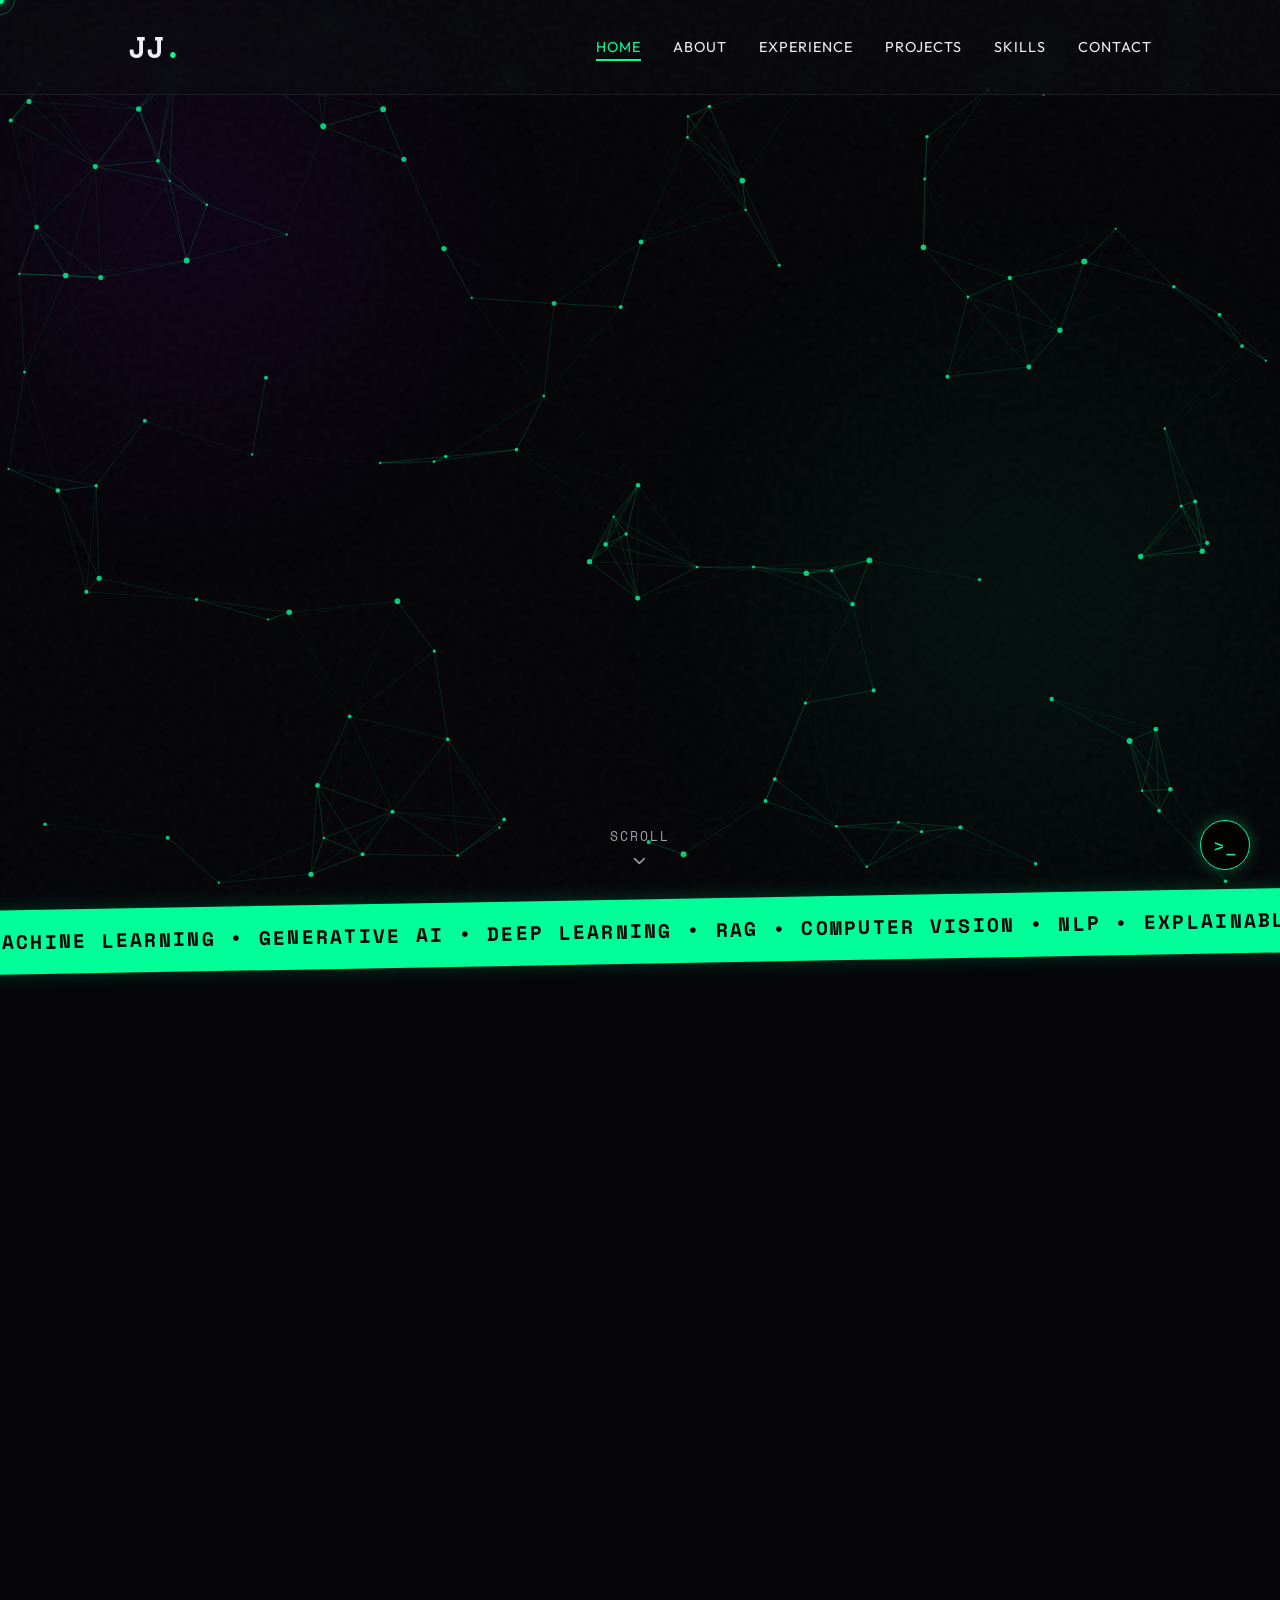
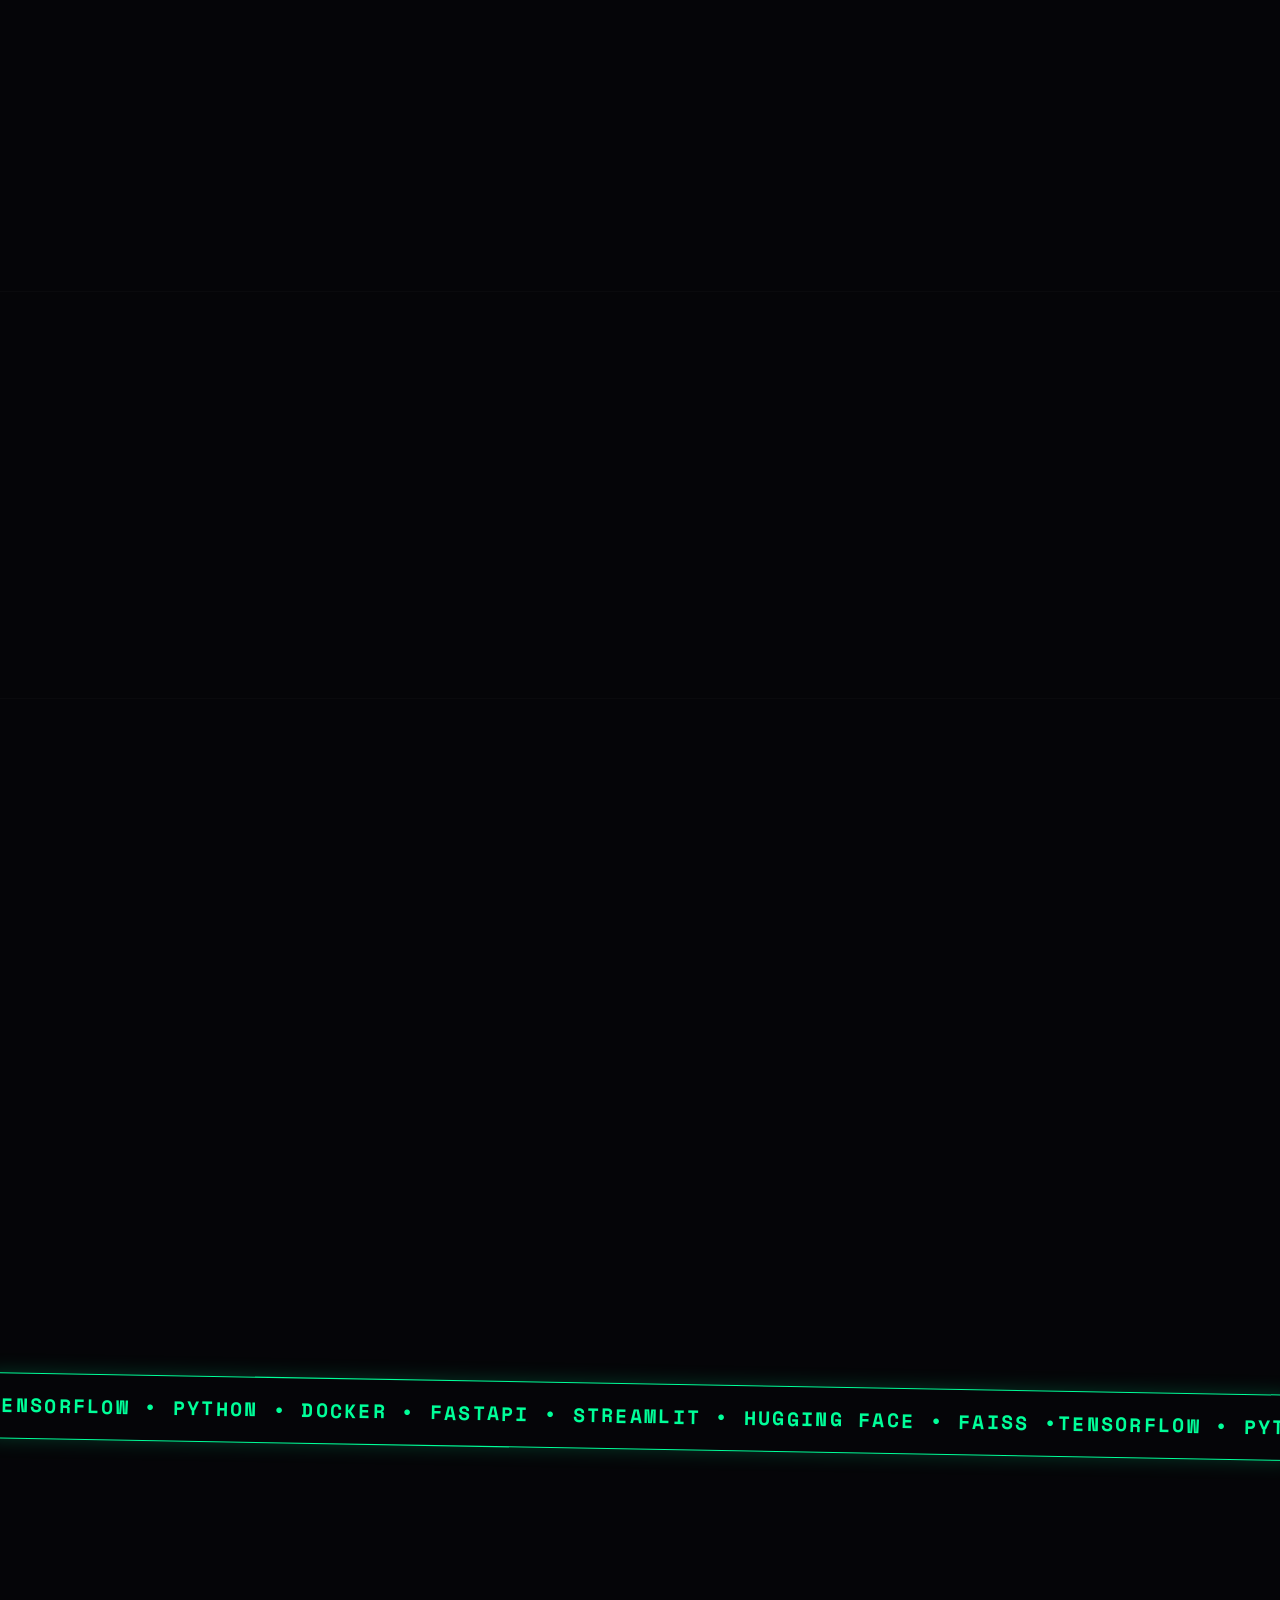
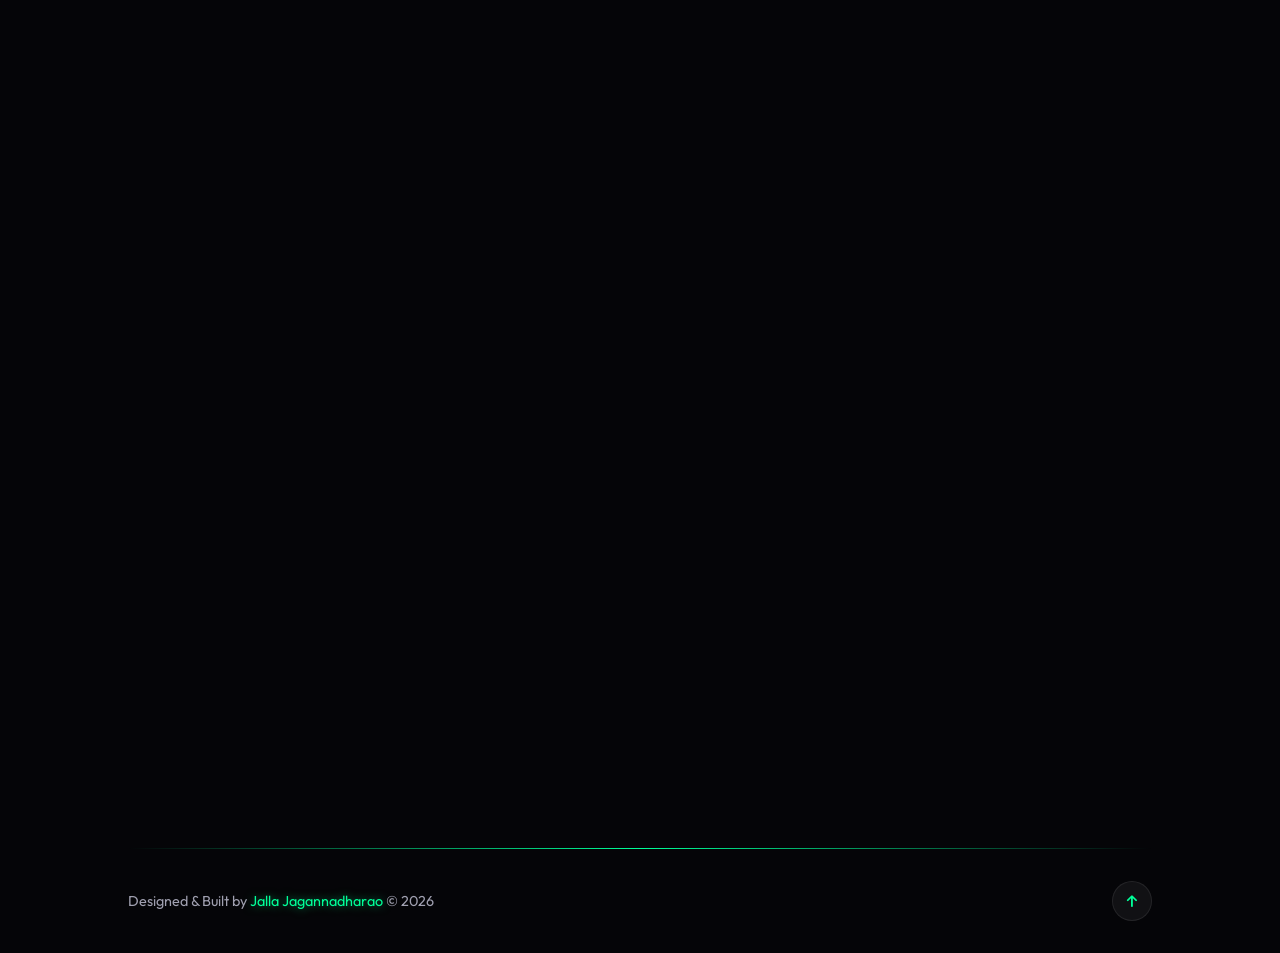
==== index.html @ 06ca3972 "Content: Removed Java, updated CGPA, added live demo buttons to portfolio and resume" ====
<!DOCTYPE html>
<html lang="en" class="dark-theme">
<head>
    <meta charset="UTF-8">
    <meta name="viewport" content="width=device-width, initial-scale=1.0">
    <meta name="description" content="Jalla Jagannadharao - AI & ML Engineer specializing in Generative AI, Computer Vision, and Deep Learning.">
    <meta name="keywords" content="AI, Machine Learning, Python, Generative AI, RAG, Computer Vision, Jalla Jagannadharao">
    
    <!-- Open Graph / Social -->
    <meta property="og:type" content="website">
    <meta property="og:url" content="https://jagannadharao8.github.io/">
    <meta property="og:title" content="Jalla Jagannadharao | AI & ML Engineer">
    <meta property="og:description" content="AI & ML Engineer specializing in Generative AI, Computer Vision, and Deep Learning.">
    <!-- Twitter -->
    <meta property="twitter:card" content="summary_large_image">
    <meta property="twitter:url" content="https://jagannadharao8.github.io/">
    <meta property="twitter:title" content="Jalla Jagannadharao | AI & ML Engineer">
    <meta property="twitter:description" content="AI & ML Engineer specializing in Generative AI, Computer Vision, and Deep Learning.">
    <meta property="og:image" content="https://jagannadharao8.github.io/og-image.jpg">
    <meta property="twitter:image" content="https://jagannadharao8.github.io/og-image.jpg">
    
    <title>Jalla Jagannadharao | AI & ML Engineer</title>
    <link rel="icon" href="data:image/svg+xml,<svg xmlns=%22http://www.w3.org/2000/svg%22 viewBox=%220 0 100 100%22><text y=%22.9em%22 font-size=%2290%22>🧠</text></svg>">
    
    <!-- Fonts -->
    <link rel="preconnect" href="https://fonts.googleapis.com">
    <link rel="preconnect" href="https://fonts.gstatic.com" crossorigin>
    <link href="https://fonts.googleapis.com/css2?family=Outfit:wght@300;400;600;800&family=Space+Mono:ital,wght@0,400;0,700;1,400&display=swap" rel="stylesheet">
    
    <!-- FontAwesome for Icons -->
    <link rel="stylesheet" href="https://cdnjs.cloudflare.com/ajax/libs/font-awesome/6.4.0/css/all.min.css">
    
    <!-- Styles -->
    <link rel="stylesheet" href="css/styles.css">
</head>
<body>

    <!-- Cinematic Preloader -->
    <div id="preloader" class="preloader">
        <div class="loader-content">
            <i class="fa-solid fa-network-wired glowing-brain"></i>
            <h2 class="neon-text">Initializing Portfolio...</h2>
            <div class="progress-bar-container">
                <div class="progress-bar" id="loader-progress"></div>
            </div>
        </div>
    </div>

    <!-- Custom Cursor -->
    <div class="custom-cursor" id="custom-cursor"></div>
    <div class="cursor-trail" id="cursor-trail"></div>

    <!-- Scroll Progress Bar -->
    <div class="scroll-progress" id="scroll-progress"></div>

    <!-- Film Grain Overlay -->
    <div class="film-grain"></div>

    <!-- Background Animated Gradient Mesh -->
    <div class="gradient-mesh">
        <div class="blob blob-1"></div>
        <div class="blob blob-2"></div>
    </div>

    <!-- Navigation Bar -->
    <nav class="glass-nav" id="navbar">
        <div class="nav-container">
            <a href="#home" class="logo">JJ<span class="neon-dot">.</span></a>
            <div class="hamburger" id="hamburger">
                <span></span><span></span><span></span>
            </div>
            <ul class="nav-links" id="nav-links">
                <li><a href="#home" class="nav-link active">Home</a></li>
                <li><a href="#about" class="nav-link">About</a></li>
                <li><a href="#experience" class="nav-link">Experience</a></li>
                <li><a href="#projects" class="nav-link">Projects</a></li>
                <li><a href="#skills" class="nav-link">Skills</a></li>
                <li><a href="#contact" class="nav-link">Contact</a></li>
            </ul>
        </div>
    </nav>

    <!-- Hero Section -->
    <section id="home" class="hero-section">
        <!-- 3D Particle Canvas -->
        <canvas id="particle-canvas"></canvas>
        
        <!-- Spotlight -->
        <div class="spotlight" id="spotlight"></div>

        <div class="hero-content reveal-on-scroll">
            <p class="greeting">Hello, I am</p>
            <h1 class="animated-gradient-text main-title">Jalla Jagannadharao</h1>
            
            <div class="terminal-container">
                <span class="prompt">>_ </span>
                <span id="typewriter-text" class="typewriter"></span><span class="cursor">|</span>
            </div>
            
            <div class="hero-cta">
                <a href="#projects" class="btn btn-primary magnetic-btn ripple">View My Work</a>
                <a href="https://github.com/jagannadharao8" target="_blank" class="btn btn-outline magnetic-btn ripple"><i class="fa-brands fa-github"></i> GitHub</a>
                <a href="resume.html" target="_blank" class="btn btn-outline magnetic-btn ripple"><i class="fa-solid fa-download"></i> Resume</a>
            </div>
        </div>
        
        <a href="#about" class="scroll-indicator">
            <span>Scroll</span>
            <i class="fa-solid fa-chevron-down"></i>
        </a>
    </section>

    <!-- Marquee Text Band 1 -->
    <div class="marquee-container">
        <div class="marquee-content">
            <span>MACHINE LEARNING • GENERATIVE AI • DEEP LEARNING • RAG • COMPUTER VISION • NLP • EXPLAINABLE AI • </span>
            <span>MACHINE LEARNING • GENERATIVE AI • DEEP LEARNING • RAG • COMPUTER VISION • NLP • EXPLAINABLE AI • </span>
        </div>
    </div>

    <!-- About Section (Bento Grid) -->
    <section id="about" class="about-section padding-section">
        <h2 class="section-title reveal-on-scroll">About <span class="neon-text">Me</span></h2>
        
        <div class="bento-container reveal-on-scroll">
            <div class="bento-item bento-bio glass-card">
                <h3>Bio</h3>
                <p>I am a passionate <span class="neon-highlight">AI & ML Engineer</span> based in Visakhapatnam, India. My core focus lies in architecting end-to-end Machine Learning pipelines, integrating <span class="neon-highlight">Retrieval-Augmented Generation (RAG)</span>, and developing intelligent systems powered by state-of-the-art Generative AI. I believe in writing scalable code and solving real-world problems through data.</p>
            </div>
            <div class="bento-item bento-profile glass-card tilt-card">
                <div class="profile-img-container">
                    <img src="https://avatars.githubusercontent.com/u/164717947?v=4" alt="Jalla Jagannadharao" class="profile-img" loading="lazy">
                    <div class="neon-ring"></div>
                </div>
            </div>
            <div class="bento-item bento-edu glass-card">
                <i class="fa-solid fa-graduation-cap bento-icon"></i>
                <h4>Education</h4>
                <p>B.Tech Computer Science (AI & ML)<br>@ Raghu Engineering College</p>
            </div>
            <div class="bento-item bento-loc glass-card">
                <i class="fa-solid fa-location-dot bento-icon"></i>
                <h4>Location</h4>
                <p>Visakhapatnam, India</p>
            </div>
            <div class="bento-item bento-focus glass-card">
                <i class="fa-solid fa-microscope bento-icon"></i>
                <h4>Focus</h4>
                <p>Multimodal AI & Scalable Deployments</p>
            </div>
        </div>

        <!-- Animated Stats -->
        <div class="stats-container reveal-on-scroll">
            <div class="stat-box">
                <h3 class="counter" data-target="3">0</h3><span>+</span>
                <p>Projects Built</p>
            </div>
            <div class="stat-box">
                <h3 class="counter" data-target="3">0</h3>
                <p>Industry Internships</p>
            </div>
            <div class="stat-box">
                <h3 class="counter" data-target="87">0</h3><span>%</span>
                <p>Model Accuracy</p>
            </div>
            <div class="stat-box">
                <h3 class="counter" data-target="4">0</h3>
                <p>Certifications</p>
            </div>
        </div>
    </section>

    <!-- Cinematic Title -->
    <div class="cinematic-title-container parallax-bg">
        <h2 class="cinematic-title reveal-on-scroll">EXPERIENCE</h2>
    </div>

    <!-- Experience Section (Timeline) -->
    <section id="experience" class="experience-section padding-section">
        <div class="timeline">
            <!-- Experience 1 -->
            <div class="timeline-item left reveal-on-scroll">
                <div class="timeline-dot"></div>
                <div class="timeline-content glass-card">
                    <h3>AI-ML Virtual Internship</h3>
                    <h4>Edunet Foundation (AICTE & IBM SkillsBuild) <span style="font-size: 0.8rem; opacity: 0.7; display: block;">Jun 2025 – Jul 2025</span></h4>
                    <p>Engineered end-to-end predictive models using Python, Scikit-learn, and IBM Watson. Delivered a high-performance classification model achieving 87%+ predictive accuracy by optimizing architecture and hyperparameters.</p>
                    <div class="tech-badges">
                        <span>Python</span><span>Scikit-learn</span><span>IBM Watson</span>
                    </div>
                </div>
            </div>
            
            <!-- Experience 2 -->
            <div class="timeline-item right reveal-on-scroll">
                <div class="timeline-dot"></div>
                <div class="timeline-content glass-card">
                    <h3>Machine Learning Internship</h3>
                    <h4>Talent Lad <span style="font-size: 0.8rem; opacity: 0.7; display: block;">Feb 2025 – May 2025</span></h4>
                    <p>Architected robust predictive models using Scikit-Learn, Pandas, and NumPy. Boosted model reliability by executing rigorous cross-validation and hyperparameter tuning, yielding significant improvements in AUC and F1-score metrics.</p>
                    <div class="tech-badges">
                        <span>Machine Learning</span><span>Hyperparameter Tuning</span>
                    </div>
                </div>
            </div>
            
            <!-- Experience 3 -->
            <div class="timeline-item left reveal-on-scroll">
                <div class="timeline-dot"></div>
                <div class="timeline-content glass-card">
                    <h3>AI-ML Virtual Internship</h3>
                    <h4>Google Developers (Eduskills) <span style="font-size: 0.8rem; opacity: 0.7; display: block;">Apr 2024 – Jun 2024</span></h4>
                    <p>Designed and optimized advanced deep learning neural networks using TensorFlow. Achieved a 15% improvement in baseline accuracy by systematically tuning model architectures and optimizing loss functions.</p>
                    <div class="tech-badges">
                        <span>TensorFlow</span><span>Deep Learning</span>
                    </div>
                </div>
            </div>
        </div>
    </section>

    <!-- Cinematic Title -->
    <div class="cinematic-title-container parallax-bg">
        <h2 class="cinematic-title reveal-on-scroll">PROJECTS</h2>
    </div>

    <!-- Projects Section -->
    <section id="projects" class="projects-section padding-section">
        <div class="projects-grid">
            <!-- Project 1 -->
            <div class="project-card glass-card tilt-card reveal-on-scroll">
                <div class="card-gradient-border"></div>
                <h3>Multimodal Fake News Detection System with RAG & XAI</h3>
                <p>Architected a Hybrid Cloud AI system utilizing local NLP (RoBERTa, TextBlob) and Cloud APIs (Gemini, Groq) with a RAG pipeline for live fact-checking. Integrated Explainable AI (XGBoost) and deployed the backend via FastAPI and Docker on Hugging Face Spaces.</p>
                <div class="tech-badges">
                    <span>Python</span><span>RoBERTa</span><span>Gemini</span><span>Groq</span><span>FastAPI</span>
                </div>
                <div class="card-actions">
                    <a href="https://github.com/jagannadharao8/Fake-news-detection-using-GENAI-ML-DL-XAI" target="_blank" class="btn btn-sm btn-outline magnetic-btn"><i class="fa-brands fa-github"></i> Repository</a>
                    <a href="https://jagannadharao8-fake-news-detection.hf.space/" target="_blank" class="btn btn-sm btn-primary magnetic-btn ripple"><i class="fa-solid fa-arrow-up-right-from-square"></i> Live Demo</a>
                </div>
            </div>
            
            <!-- Project 2 -->
            <div class="project-card glass-card tilt-card reveal-on-scroll" style="transition-delay: 100ms;">
                <div class="card-gradient-border"></div>
                <h3>Autonomous AI Research Agent (GenAI + RAG System)</h3>
                <p>Developed a high-speed AI Research Agent leveraging Groq (Llama 3), FAISS, and Sentence Transformers for semantic search and automated PDF report synthesis. Deployed interactive interface on Streamlit Cloud.</p>
                <div class="tech-badges">
                    <span>Python</span><span>Groq LLM</span><span>FAISS</span><span>Streamlit</span>
                </div>
                <div class="card-actions">
                    <a href="https://github.com/jagannadharao8/ai-research-agent" target="_blank" class="btn btn-sm btn-outline magnetic-btn"><i class="fa-brands fa-github"></i> Repository</a>
                    <a href="https://jagannadharao-ai-research-agent.streamlit.app" target="_blank" class="btn btn-sm btn-primary magnetic-btn ripple"><i class="fa-solid fa-arrow-up-right-from-square"></i> Live Demo</a>
                </div>
            </div>
            
            <!-- Project 3 -->
            <div class="project-card glass-card tilt-card reveal-on-scroll" style="transition-delay: 200ms;">
                <div class="card-gradient-border"></div>
                <h3>Employee Salary Prediction using XGBoost & SHAP</h3>
                <p>Built an end-to-end ML pipeline and Interactive Dashboard using XGBoost and SMOTE balancing to predict income demographics. Integrated SHAP Explainable AI (XAI) to interpret model decisions and deployed via Streamlit.</p>
                <div class="tech-badges">
                    <span>Python</span><span>XGBoost</span><span>SHAP</span><span>SMOTE</span><span>Streamlit</span>
                </div>
                <div class="card-actions">
                    <a href="https://github.com/jagannadharao8/Employee-Salary-Prediction" target="_blank" class="btn btn-sm btn-outline magnetic-btn"><i class="fa-brands fa-github"></i> Repository</a>
                </div>
            </div>
        </div>
    </section>

    <!-- Cinematic Title -->
    <div class="cinematic-title-container parallax-bg">
        <h2 class="cinematic-title reveal-on-scroll">SKILLS</h2>
    </div>

    <!-- Skills Section (Hexagonal Bento Grid) -->
    <section id="skills" class="skills-section padding-section">
        <div class="skills-bento-grid reveal-on-scroll">
            
            <div class="skill-category glass-card reveal-on-scroll">
                <h3>Languages</h3>
                <div class="hex-grid">
                    <div class="skill-wrapper">
                        <div class="hex-item"><i class="fa-brands fa-python"></i></div>
                        <span class="skill-name">Python</span>
                    </div>
                    <div class="skill-wrapper">
                        <div class="hex-item"><i class="fa-brands fa-java"></i></div>
                        <span class="skill-name">Java</span>
                    </div>
                    <div class="skill-wrapper">
                        <div class="hex-item"><span class="txt-icon">C</span></div>
                        <span class="skill-name">C</span>
                    </div>
                    <div class="skill-wrapper">
                        <div class="hex-item"><i class="fa-solid fa-database"></i></div>
                        <span class="skill-name">SQL</span>
                    </div>
                </div>
            </div>
            
            <div class="skill-category glass-card reveal-on-scroll" style="transition-delay: 100ms;">
                <h3>Machine Learning</h3>
                <div class="hex-grid">
                    <div class="skill-wrapper">
                        <div class="hex-item"><span class="txt-icon">TF</span></div>
                        <span class="skill-name">TensorFlow</span>
                    </div>
                    <div class="skill-wrapper">
                        <div class="hex-item"><span class="txt-icon">SKL</span></div>
                        <span class="skill-name">Scikit-Learn</span>
                    </div>
                    <div class="skill-wrapper">
                        <div class="hex-item"><span class="txt-icon">PD</span></div>
                        <span class="skill-name">Pandas</span>
                    </div>
                    <div class="skill-wrapper">
                        <div class="hex-item"><span class="txt-icon">NP</span></div>
                        <span class="skill-name">NumPy</span>
                    </div>
                </div>
            </div>

            <div class="skill-category glass-card reveal-on-scroll" style="transition-delay: 200ms;">
                <h3>AI Domains</h3>
                <div class="hex-grid">
                    <div class="skill-wrapper">
                        <div class="hex-item"><i class="fa-solid fa-brain"></i></div>
                        <span class="skill-name">GenAI</span>
                    </div>
                    <div class="skill-wrapper">
                        <div class="hex-item"><i class="fa-solid fa-language"></i></div>
                        <span class="skill-name">NLP</span>
                    </div>
                    <div class="skill-wrapper">
                        <div class="hex-item"><i class="fa-solid fa-eye"></i></div>
                        <span class="skill-name">Computer Vision</span>
                    </div>
                    <div class="skill-wrapper">
                        <div class="hex-item"><i class="fa-solid fa-network-wired"></i></div>
                        <span class="skill-name">RAG</span>
                    </div>
                </div>
            </div>

            <div class="skill-category glass-card reveal-on-scroll" style="transition-delay: 300ms;">
                <h3>Tools & MLOps</h3>
                <div class="hex-grid">
                    <div class="skill-wrapper">
                        <div class="hex-item"><i class="fa-brands fa-docker"></i></div>
                        <span class="skill-name">Docker</span>
                    </div>
                    <div class="skill-wrapper">
                        <div class="hex-item"><i class="fa-brands fa-git-alt"></i></div>
                        <span class="skill-name">Git</span>
                    </div>
                    <div class="skill-wrapper">
                        <div class="hex-item"><i class="fa-solid fa-bolt"></i></div>
                        <span class="skill-name">FastAPI</span>
                    </div>
                    <div class="skill-wrapper">
                        <div class="hex-item"><span class="txt-icon">HF</span></div>
                        <span class="skill-name">Hugging Face</span>
                    </div>
                </div>
            </div>

        </div>
    </section>

    <!-- Marquee Text Band 2 -->
    <div class="marquee-container reverse">
        <div class="marquee-content">
            <span>TENSORFLOW • PYTHON • DOCKER • FASTAPI • STREAMLIT • HUGGING FACE • FAISS • </span>
            <span>TENSORFLOW • PYTHON • DOCKER • FASTAPI • STREAMLIT • HUGGING FACE • FAISS • </span>
        </div>
    </div>

    <!-- Certifications (Auto Scroll Carousel) -->
    <section id="certifications" class="certs-section padding-section">
        <h2 class="section-title reveal-on-scroll">Certifications</h2>
        <div class="carousel-container reveal-on-scroll">
            <div class="carousel-track">
                <div class="cert-card glass-card"><i class="fa-solid fa-certificate"></i><p>Generative AI Mastermind<br><span>Outskill</span></p></div>
                <div class="cert-card glass-card"><i class="fa-solid fa-certificate"></i><p>Artificial Intelligence<br><span>IBM SkillsBuild</span></p></div>
                <div class="cert-card glass-card"><i class="fa-solid fa-certificate"></i><p>Machine Learning using Python<br><span>IBM / edX</span></p></div>
                <div class="cert-card glass-card"><i class="fa-solid fa-certificate"></i><p>Python Programming<br><span>HackerRank</span></p></div>
                <!-- Duplicates for infinite scroll -->
                <div class="cert-card glass-card" aria-hidden="true"><i class="fa-solid fa-certificate"></i><p>Generative AI Mastermind<br><span>Outskill</span></p></div>
                <div class="cert-card glass-card" aria-hidden="true"><i class="fa-solid fa-certificate"></i><p>Artificial Intelligence<br><span>IBM SkillsBuild</span></p></div>
            </div>
        </div>
    </section>

    <!-- Contact Section -->
    <section id="contact" class="contact-section padding-section parallax-bg">
        <h2 class="animated-gradient-text reveal-on-scroll">Let's Build Something Amazing Together</h2>
        <div class="social-links reveal-on-scroll">
            <a href="https://linkedin.com/in/jallajagannadharao" target="_blank" class="social-btn magnetic-btn ripple"><i class="fa-brands fa-linkedin-in"></i></a>
            <a href="https://github.com/jagannadharao8" target="_blank" class="social-btn magnetic-btn ripple"><i class="fa-brands fa-github"></i></a>
            <a href="mailto:jallajagannadharao@gmail.com" class="social-btn magnetic-btn ripple"><i class="fa-solid fa-envelope"></i></a>
        </div>
    </section>

    <!-- Footer -->
    <footer>
        <div class="footer-top-line"></div>
        <div class="footer-content">
            <p>Designed & Built by <span class="neon-text">Jalla Jagannadharao</span> &copy; 2026</p>
            <button id="back-to-top" class="back-to-top magnetic-btn"><i class="fa-solid fa-arrow-up"></i></button>
        </div>
    </footer>

    <!-- Interactive Terminal Easter Egg -->
    <button id="terminal-toggle" class="terminal-toggle magnetic-btn">>_</button>
    <div id="terminal-overlay" class="terminal-overlay hidden">
        <div class="terminal-window">
            <div class="terminal-header">
                <div class="terminal-buttons">
                    <span class="close" id="term-close"></span>
                    <span class="minimize"></span>
                    <span class="maximize"></span>
                </div>
                <div class="terminal-title">guest@jagannadharao:~</div>
            </div>
            <div class="terminal-body" id="terminal-body">
                <div>Welcome to JOS (Jagannadharao OS) v1.0</div>
                <div>Type <span class="neon-text">'help'</span> to see available commands.</div>
                <div class="terminal-input-line">
                    <span class="prompt">guest@jagannadharao:~$ </span>
                    <input type="text" id="terminal-input" autocomplete="off" autofocus>
                </div>
            </div>
        </div>
    </div>

    <!-- Scripts -->
    <script src="js/main.js"></script>
</body>
</html>
---- css/styles.css ----
/* ==========================================================================
   CSS VARIABLES & RESET
   ========================================================================== */
   :root {
    --bg-color: #050508;
    --text-primary: #f0f0f5;
    --text-secondary: #a0a0b0;
    --accent-primary: #00ff99;
    --accent-secondary: #00e5ff;
    --accent-tertiary: #b000ff;
    --glass-bg: rgba(20, 20, 30, 0.4);
    --glass-border: rgba(255, 255, 255, 0.08);
    --glass-glow: rgba(0, 255, 153, 0.1);
    
    --font-main: 'Outfit', sans-serif;
    --font-mono: 'Space Mono', monospace;
    
    --transition: all 0.3s cubic-bezier(0.25, 0.8, 0.25, 1);
}

* {
    margin: 0;
    padding: 0;
    box-sizing: border-box;
    cursor: none; /* Custom cursor replaces default */
}
.carousel-container, .carousel-container * {
    cursor: grab !important;
}
.carousel-container:active, .carousel-container:active * {
    cursor: grabbing !important;
}

@media (prefers-reduced-motion: reduce) {
    * {
        animation: none !important;
        transition: none !important;
        scroll-behavior: auto !important;
    }
    .custom-cursor, .cursor-trail {
        display: none !important;
    }
    * { cursor: auto !important; }
}

html {
    scroll-behavior: smooth;
    font-size: 16px;
    background-color: var(--bg-color);
}

body {
    font-family: var(--font-main);
    color: var(--text-primary);
    background-color: var(--bg-color);
    line-height: 1.6;
    overflow-x: hidden;
}

a {
    text-decoration: none;
    color: inherit;
}

ul {
    list-style: none;
}

/* ==========================================================================
   GLOBAL EFFECTS & COMPONENTS
   ========================================================================== */
.neon-text { color: var(--accent-primary); text-shadow: 0 0 10px rgba(0, 255, 153, 0.5); }
.neon-highlight { color: var(--accent-secondary); font-weight: 600; }
.neon-dot { color: var(--accent-primary); }

.animated-gradient-text {
    background: linear-gradient(90deg, var(--accent-primary), var(--accent-secondary), var(--accent-tertiary), var(--accent-primary));
    background-size: 300% 300%;
    -webkit-background-clip: text;
    background-clip: text;
    -webkit-text-fill-color: transparent;
    animation: gradientText 6s ease infinite;
}

@keyframes gradientText {
    0% { background-position: 0% 50%; }
    50% { background-position: 100% 50%; }
    100% { background-position: 0% 50%; }
}

/* Custom Cursor */
.custom-cursor {
    position: fixed;
    top: 0; left: 0;
    width: 8px; height: 8px;
    background-color: var(--accent-primary);
    border-radius: 50%;
    pointer-events: none;
    z-index: 10000;
    transform: translate(-50%, -50%);
    box-shadow: 0 0 10px var(--accent-primary);
    transition: width 0.2s, height 0.2s, background-color 0.2s;
}
.custom-cursor.hover {
    width: 20px; height: 20px;
    background-color: transparent;
    border: 2px solid var(--accent-primary);
}
.cursor-trail {
    position: fixed;
    top: 0; left: 0;
    width: 30px; height: 30px;
    border: 1px solid rgba(0, 255, 153, 0.3);
    border-radius: 50%;
    pointer-events: none;
    z-index: 9999;
    transform: translate(-50%, -50%);
    transition: transform 0.1s ease-out;
}

/* Film Grain Overlay */
.film-grain {
    position: fixed;
    top: 0; left: 0;
    width: 100vw; height: 100vh;
    pointer-events: none;
    z-index: 9998;
    opacity: 0.03;
    background-image: url('data:image/svg+xml;utf8,%3Csvg viewBox="0 0 200 200" xmlns="http://www.w3.org/2000/svg"%3E%3Cfilter id="noiseFilter"%3E%3CfeTurbulence type="fractalNoise" baseFrequency="0.65" numOctaves="3" stitchTiles="stitch"/%3E%3C/filter%3E%3Crect width="100%25" height="100%25" filter="url(%23noiseFilter)"/%3E%3C/svg%3E');
}

/* Scroll Progress */
.scroll-progress {
    position: fixed;
    top: 0; left: 0;
    width: 0%; height: 3px;
    background: linear-gradient(90deg, var(--accent-primary), var(--accent-secondary));
    z-index: 2000;
    box-shadow: 0 0 10px var(--accent-primary);
}

/* Gradient Mesh Blobs */
.gradient-mesh {
    position: fixed;
    top: 0; left: 0;
    width: 100vw; height: 100vh;
    overflow: hidden;
    z-index: 0;
    pointer-events: none;
    opacity: 0.6;
}
.blob {
    position: absolute;
    filter: blur(80px);
    border-radius: 50%;
    animation: floatBlob 20s infinite alternate ease-in-out;
}
.blob-1 {
    top: -10%; left: -10%;
    width: 50vw; height: 50vw;
    background: radial-gradient(circle, rgba(176, 0, 255, 0.15) 0%, transparent 70%);
}
.blob-2 {
    bottom: -10%; right: -10%;
    width: 60vw; height: 60vw;
    background: radial-gradient(circle, rgba(0, 255, 153, 0.1) 0%, transparent 70%);
    animation-delay: -10s;
}
@keyframes floatBlob {
    0% { transform: translate(0, 0) scale(1); }
    100% { transform: translate(10%, 10%) scale(1.2); }
}

@keyframes shake {
    0% { transform: translate(1px, 1px) rotate(0deg); }
    10% { transform: translate(-1px, -2px) rotate(-1deg); }
    20% { transform: translate(-3px, 0px) rotate(1deg); }
    30% { transform: translate(3px, 2px) rotate(0deg); }
    40% { transform: translate(1px, -1px) rotate(1deg); }
    50% { transform: translate(-1px, 2px) rotate(-1deg); }
    60% { transform: translate(-3px, 1px) rotate(0deg); }
    70% { transform: translate(3px, 1px) rotate(-1deg); }
    80% { transform: translate(-1px, -1px) rotate(1deg); }
    90% { transform: translate(1px, 2px) rotate(0deg); }
    100% { transform: translate(1px, -2px) rotate(-1deg); }
}

/* Glass Card Base */
.glass-card {
    background: var(--glass-bg);
    backdrop-filter: blur(12px);
    -webkit-backdrop-filter: blur(12px);
    border: 1px solid var(--glass-border);
    border-radius: 16px;
    padding: 2rem;
    box-shadow: 0 8px 32px rgba(0, 0, 0, 0.3);
    position: relative;
    overflow: hidden;
    transition: var(--transition);
}
.glass-card::before {
    content: '';
    position: absolute;
    top: 0; left: -100%;
    width: 50%; height: 100%;
    background: linear-gradient(90deg, transparent, rgba(255,255,255,0.05), transparent);
    transform: skewX(-20deg);
    transition: 0.5s;
}
.glass-card:hover::before { left: 150%; }
.glass-card:hover { border-color: rgba(0, 255, 153, 0.3); box-shadow: 0 8px 32px var(--glass-glow); }

/* Buttons */
.btn {
    display: inline-flex;
    align-items: center;
    justify-content: center;
    gap: 0.5rem;
    padding: 0.8rem 1.5rem;
    border-radius: 8px;
    font-weight: 600;
    font-family: var(--font-mono);
    text-transform: uppercase;
    letter-spacing: 1px;
    transition: var(--transition);
    position: relative;
    overflow: hidden;
}
.btn-primary {
    background-color: var(--accent-primary);
    color: var(--bg-color);
    box-shadow: 0 0 15px rgba(0, 255, 153, 0.4);
}
.btn-primary:hover {
    box-shadow: 0 0 30px rgba(0, 255, 153, 0.8);
    transform: translateY(-2px);
}
.btn-outline {
    background: transparent;
    color: var(--text-primary);
    border: 1px solid var(--glass-border);
}
.btn-outline:hover {
    border-color: var(--accent-primary);
    color: var(--accent-primary);
}
.btn-sm { padding: 0.5rem 1rem; font-size: 0.85rem; }

/* Reveal Animation */
.reveal-on-scroll {
    opacity: 0;
    transform: translateY(30px);
    transition: opacity 0.8s ease-out, transform 0.8s ease-out;
}
.reveal-on-scroll.visible {
    opacity: 1;
    transform: translateY(0);
}

.padding-section {
    padding: 6rem 10%;
    position: relative;
}
.section-title {
    font-size: 2.5rem;
    margin-bottom: 3rem;
    text-transform: uppercase;
    letter-spacing: 2px;
}

/* ==========================================================================
   PRELOADER
   ========================================================================== */
.preloader {
    position: fixed;
    top: 0; left: 0;
    width: 100vw; height: 100vh;
    background-color: var(--bg-color);
    z-index: 100000;
    display: flex;
    justify-content: center;
    align-items: center;
    transition: opacity 0.5s ease;
}
.loader-content { text-align: center; }
.glowing-brain {
    font-size: 4rem;
    color: var(--accent-primary);
    margin-bottom: 1rem;
    animation: pulseBrain 1.5s infinite alternate;
}
@keyframes pulseBrain {
    0% { transform: scale(1); filter: drop-shadow(0 0 10px var(--accent-primary)); }
    100% { transform: scale(1.1); filter: drop-shadow(0 0 30px var(--accent-primary)); }
}
.progress-bar-container {
    width: 200px; height: 4px;
    background: rgba(255,255,255,0.1);
    border-radius: 2px;
    margin-top: 1rem;
    overflow: hidden;
}
.progress-bar {
    width: 0%; height: 100%;
    background: var(--accent-primary);
    transition: width 0.2s ease;
}

/* ==========================================================================
   NAVIGATION
   ========================================================================== */
.glass-nav {
    position: fixed;
    top: 0; left: 0;
    width: 100%;
    padding: 1.5rem 10%;
    background: rgba(10, 10, 15, 0.7);
    backdrop-filter: blur(10px);
    border-bottom: 1px solid var(--glass-border);
    z-index: 1000;
    transition: var(--transition);
}
.glass-nav.scrolled { padding: 1rem 10%; box-shadow: 0 4px 30px rgba(0,0,0,0.5); }
.nav-container { display: flex; justify-content: space-between; align-items: center; }
.logo { font-size: 1.8rem; font-weight: 800; font-family: var(--font-mono); }
.nav-links { display: flex; gap: 2rem; }
.nav-link {
    font-size: 0.9rem;
    text-transform: uppercase;
    letter-spacing: 1px;
    position: relative;
    transition: var(--transition);
}
.nav-link::after {
    content: '';
    position: absolute;
    bottom: -5px; left: 0;
    width: 0; height: 2px;
    background: var(--accent-primary);
    transition: var(--transition);
}
.nav-link:hover::after, .nav-link.active::after { width: 100%; }
.nav-link:hover, .nav-link.active { color: var(--accent-primary); }

.hamburger { display: none; flex-direction: column; gap: 5px; cursor: pointer; z-index: 1001; }
.hamburger span { width: 25px; height: 3px; background: var(--text-primary); transition: var(--transition); border-radius: 3px; }
.hamburger.active span:nth-child(1) { transform: translateY(8px) rotate(45deg); }
.hamburger.active span:nth-child(2) { opacity: 0; }
.hamburger.active span:nth-child(3) { transform: translateY(-8px) rotate(-45deg); }

/* ==========================================================================
   HERO SECTION
   ========================================================================== */
.hero-section {
    height: 100vh;
    display: flex;
    align-items: center;
    padding: 0 10%;
    position: relative;
    overflow: hidden;
}
#particle-canvas { position: absolute; top: 0; left: 0; width: 100%; height: 100%; z-index: 1; }
.spotlight {
    position: absolute;
    width: 600px; height: 600px;
    background: radial-gradient(circle, rgba(0, 255, 153, 0.05) 0%, transparent 70%);
    border-radius: 50%;
    pointer-events: none;
    z-index: 2;
    transform: translate(-50%, -50%);
    opacity: 0;
    transition: opacity 0.5s;
}
.hero-content { position: relative; z-index: 10; max-width: 800px; }
.greeting { font-family: var(--font-mono); color: var(--accent-primary); margin-bottom: 1rem; font-size: 1.2rem; }
.main-title { font-size: 5rem; font-weight: 800; line-height: 1.1; margin-bottom: 1rem; letter-spacing: -2px; }

.terminal-container {
    background: rgba(0,0,0,0.5);
    border: 1px solid var(--glass-border);
    border-radius: 8px;
    padding: 1rem 1.5rem;
    font-family: var(--font-mono);
    font-size: 1.2rem;
    margin-bottom: 2.5rem;
    display: inline-block;
}
.terminal-container .prompt { color: var(--accent-primary); }
.terminal-container .cursor { animation: blink 1s infinite; }
@keyframes blink { 0%, 100% { opacity: 1; } 50% { opacity: 0; } }

.hero-cta { display: flex; gap: 1.5rem; }

.scroll-indicator {
    position: absolute;
    bottom: 2rem; left: 50%;
    transform: translateX(-50%);
    display: flex;
    flex-direction: column;
    align-items: center;
    gap: 0.5rem;
    font-size: 0.8rem;
    font-family: var(--font-mono);
    text-transform: uppercase;
    letter-spacing: 2px;
    color: var(--text-secondary);
    z-index: 10;
    animation: bounce 2s infinite;
}
@keyframes bounce { 0%, 20%, 50%, 80%, 100% { transform: translateY(0) translateX(-50%); } 40% { transform: translateY(-10px) translateX(-50%); } 60% { transform: translateY(-5px) translateX(-50%); } }

/* ==========================================================================
   MARQUEE BANDS
   ========================================================================== */
.marquee-container {
    width: 100%;
    background: var(--accent-primary);
    color: var(--bg-color);
    padding: 1rem 0;
    overflow: hidden;
    position: relative;
    display: flex;
    font-family: var(--font-mono);
    font-weight: 700;
    font-size: 1.2rem;
    letter-spacing: 2px;
    transform: rotate(-1deg) scale(1.02);
    z-index: 20;
    box-shadow: 0 0 20px rgba(0, 255, 153, 0.2);
}
.marquee-container.reverse {
    background: var(--bg-color);
    color: var(--accent-primary);
    border-top: 1px solid var(--accent-primary);
    border-bottom: 1px solid var(--accent-primary);
    transform: rotate(1deg) scale(1.02);
}
.marquee-content {
    white-space: nowrap;
    animation: marquee 20s linear infinite;
    display: flex;
}
.marquee-container.reverse .marquee-content { animation-direction: reverse; }
@keyframes marquee { 0% { transform: translateX(0); } 100% { transform: translateX(-50%); } }

/* ==========================================================================
   BENTO GRID ABOUT SECTION
   ========================================================================== */
.bento-container {
    display: grid;
    grid-template-columns: repeat(4, 1fr);
    grid-template-rows: auto auto;
    gap: 1.5rem;
    margin-bottom: 3rem;
}
.bento-item { padding: 1.5rem; display: flex; flex-direction: column; justify-content: center; }
.bento-bio { grid-column: span 3; grid-row: span 2; }
.bento-bio h3 { margin-bottom: 1rem; font-size: 1.5rem; color: var(--accent-secondary); }
.bento-bio p { font-size: 1.1rem; line-height: 1.8; color: var(--text-secondary); }
.bento-profile { grid-column: span 1; grid-row: span 1; align-items: center; padding: 1rem; }
.profile-img-container { position: relative; width: 120px; height: 120px; }
.profile-img { width: 100%; height: 100%; object-fit: cover; border-radius: 50%; position: relative; z-index: 2; }
.neon-ring {
    position: absolute;
    top: -5px; left: -5px; right: -5px; bottom: -5px;
    border-radius: 50%;
    border: 2px dashed var(--accent-primary);
    animation: spin 10s linear infinite;
    z-index: 1;
}
@keyframes spin { 100% { transform: rotate(360deg); } }

.bento-icon { font-size: 2rem; color: var(--accent-primary); margin-bottom: 0.5rem; }
.bento-edu { grid-column: span 1; }
.bento-loc { grid-column: span 1; }
.bento-focus { grid-column: span 2; }

/* Stats Row */
.stats-container { display: grid; grid-template-columns: repeat(4, 1fr); gap: 1.5rem; }
.stat-box {
    text-align: center;
    padding: 2rem;
    background: linear-gradient(180deg, rgba(20,20,30,0.8), transparent);
    border-top: 1px solid var(--glass-border);
    border-radius: 16px;
}
.stat-box h3, .stat-box span { font-size: 3.5rem; font-weight: 800; color: var(--accent-primary); display: inline-block; line-height: 1; margin-bottom: 0.5rem; font-family: var(--font-mono);}
.stat-box p { color: var(--text-secondary); font-size: 0.9rem; text-transform: uppercase; letter-spacing: 1px; }

/* ==========================================================================
   CINEMATIC TITLES
   ========================================================================== */
.cinematic-title-container {
    width: 100%;
    padding: 8rem 0;
    overflow: hidden;
    display: flex;
    justify-content: center;
    align-items: center;
    border-top: 1px solid rgba(255,255,255,0.02);
    border-bottom: 1px solid rgba(255,255,255,0.02);
}
.cinematic-title {
    font-size: clamp(4rem, 12vw, 150px);
    font-weight: 800;
    line-height: 1;
    color: rgba(255,255,255,0.03);
    -webkit-text-stroke: 1px rgba(255,255,255,0.1);
    letter-spacing: 5px;
    margin: 0;
    white-space: nowrap;
    transform: translateY(50px); /* for parallax */
}

/* ==========================================================================
   EXPERIENCE (TIMELINE)
   ========================================================================== */
.timeline { position: relative; max-width: 1000px; margin: 0 auto; }
.timeline-line {
    position: absolute;
    top: 0; left: 50%;
    width: 2px; height: 100%;
    background: var(--glass-border);
    transform: translateX(-50%);
}
.timeline-item { width: 100%; margin-bottom: 3rem; position: relative; display: flex; }
.timeline-item.left { justify-content: flex-start; }
.timeline-item.right { justify-content: flex-end; }
.timeline-dot {
    position: absolute;
    top: 20px; left: 50%;
    width: 16px; height: 16px;
    background: var(--glass-bg);
    border: 2px solid var(--accent-primary);
    border-radius: 50%;
    transform: translateX(-50%);
    z-index: 2;
    transition: var(--transition);
}
.timeline-item.visible .timeline-dot {
    background: var(--accent-primary);
    box-shadow: 0 0 15px var(--accent-primary);
}
.timeline-content { width: 45%; }
.timeline-content h3 { font-size: 1.4rem; color: var(--accent-secondary); margin-bottom: 0.3rem; }
.timeline-content h4 { font-size: 1rem; color: var(--text-secondary); margin-bottom: 1rem; font-weight: 400; }
.timeline-content p { font-size: 0.95rem; margin-bottom: 1.5rem; color: #d0d0d0; }
.tech-badges { display: flex; flex-wrap: wrap; gap: 0.5rem; }
.tech-badges span {
    background: rgba(255,255,255,0.05);
    border: 1px solid rgba(255,255,255,0.1);
    padding: 0.3rem 0.8rem;
    border-radius: 20px;
    font-size: 0.75rem;
    font-family: var(--font-mono);
    color: var(--accent-primary);
}

/* ==========================================================================
   PROJECTS
   ========================================================================== */
.projects-grid {
    display: grid;
    grid-template-columns: repeat(auto-fit, minmax(320px, 1fr));
    gap: 2rem;
}
.project-card {
    display: flex;
    flex-direction: column;
    padding: 2.5rem;
    transform-style: preserve-3d;
}
.card-gradient-border {
    position: absolute;
    top: 0; left: 0; right: 0;
    height: 3px;
    background: linear-gradient(90deg, var(--accent-primary), var(--accent-tertiary));
}
.project-card h3 { font-size: 1.5rem; margin-bottom: 1rem; transform: translateZ(30px); }
.project-card p { color: var(--text-secondary); margin-bottom: 1.5rem; flex-grow: 1; transform: translateZ(20px); }
.project-card .tech-badges { margin-bottom: 2rem; transform: translateZ(25px); }
.card-actions { transform: translateZ(35px); }

/* ==========================================================================
   SKILLS (HEX GRID BENTO)
   ========================================================================== */
.skills-bento-grid {
    display: grid;
    grid-template-columns: repeat(2, 1fr);
    gap: 1.5rem;
}
.skill-category { padding: 2rem; }
.skill-category h3 { margin-bottom: 1.5rem; color: var(--accent-secondary); text-align: center; }
.hex-grid {
    display: flex;
    justify-content: center;
    flex-wrap: wrap;
    gap: 1rem;
}
.hex-item {
    width: 70px; height: 80px;
    background: rgba(255,255,255,0.03);
    border: 1px solid rgba(255,255,255,0.1);
    clip-path: polygon(50% 0%, 100% 25%, 100% 75%, 50% 100%, 0% 75%, 0% 25%);
    display: flex;
    justify-content: center;
    align-items: center;
    font-size: 2rem;
    color: var(--text-secondary);
    transition: var(--transition);
}
.hex-item:hover {
    background: rgba(0,255,153,0.1);
    border-color: var(--accent-primary);
    color: var(--accent-primary);
    transform: translateY(-5px);
}
.txt-icon { font-size: 1.2rem; font-weight: 800; font-family: var(--font-mono); }

/* Skill Labels */
.skill-wrapper {
    display: flex;
    flex-direction: column;
    align-items: center;
    gap: 0.8rem;
    transition: var(--transition);
}
.skill-name {
    font-size: 0.85rem;
    color: var(--text-secondary);
    font-family: var(--font-mono);
    text-align: center;
    transition: var(--transition);
}
.skill-wrapper:hover .hex-item {
    background: rgba(0,255,153,0.1);
    border-color: var(--accent-primary);
    color: var(--accent-primary);
    transform: translateY(-5px);
}
.skill-wrapper:hover .skill-name {
    color: var(--accent-primary);
    text-shadow: 0 0 8px rgba(0,255,153,0.4);
}

/* ==========================================================================
   CERTIFICATIONS (CAROUSEL)
   ========================================================================== */
.carousel-container {
    width: 100%;
    overflow: hidden;
    padding: 1rem 0;
    cursor: grab;
}
.carousel-container:active { cursor: grabbing; }
.carousel-track {
    display: flex;
    gap: 1.5rem;
    animation: scroll-left 30s linear infinite;
    width: max-content;
}
.carousel-container:hover .carousel-track { animation-play-state: paused; }
@keyframes scroll-left { 0% { transform: translateX(0); } 100% { transform: translateX(calc(-50% - 0.75rem)); } }
.cert-card {
    width: 300px;
    display: flex;
    align-items: center;
    gap: 1.5rem;
    padding: 1.5rem;
}
.cert-card i { font-size: 2.5rem; color: var(--accent-tertiary); }
.cert-card p { font-weight: 600; line-height: 1.4; }
.cert-card span { font-size: 0.85rem; color: var(--text-secondary); font-weight: 400; }

/* ==========================================================================
   CONTACT
   ========================================================================== */
.contact-section { text-align: center; }
.contact-section h2 { font-size: clamp(2rem, 5vw, 4rem); margin-bottom: 3rem; }
.social-links { display: flex; justify-content: center; gap: 2rem; }
.social-btn {
    width: 70px; height: 70px;
    border-radius: 50%;
    background: rgba(255,255,255,0.03);
    border: 1px solid var(--glass-border);
    display: flex; justify-content: center; align-items: center;
    font-size: 1.8rem;
    color: var(--text-primary);
    transition: var(--transition);
}
.social-btn:hover {
    background: var(--accent-primary);
    color: var(--bg-color);
    box-shadow: 0 0 20px rgba(0, 255, 153, 0.6);
    transform: translateY(-5px);
}

/* ==========================================================================
   FOOTER
   ========================================================================== */
footer { padding: 2rem 10%; position: relative; }
.footer-top-line { width: 100%; height: 1px; background: linear-gradient(90deg, transparent, var(--accent-primary), transparent); margin-bottom: 2rem; }
.footer-content { display: flex; justify-content: space-between; align-items: center; color: var(--text-secondary); font-size: 0.9rem; }
.back-to-top {
    width: 40px; height: 40px;
    border-radius: 50%;
    background: rgba(255,255,255,0.05);
    border: 1px solid var(--glass-border);
    color: var(--accent-primary);
    display: flex; justify-content: center; align-items: center;
    transition: var(--transition);
    outline: none;
}
.back-to-top:hover { background: var(--accent-primary); color: var(--bg-color); box-shadow: 0 0 15px var(--accent-primary); }

/* ==========================================================================
   INTERACTIVE TERMINAL
   ========================================================================== */
.terminal-toggle {
    position: fixed;
    bottom: 30px; right: 30px;
    width: 50px; height: 50px;
    border-radius: 50%;
    background: rgba(0,0,0,0.8);
    border: 1px solid var(--accent-primary);
    color: var(--accent-primary);
    font-family: var(--font-mono);
    font-size: 1.2rem;
    display: flex; justify-content: center; align-items: center;
    z-index: 9999;
    box-shadow: 0 0 15px rgba(0,255,153,0.3);
    outline: none;
}
.terminal-toggle:hover { background: var(--accent-primary); color: #000; }
.terminal-overlay {
    position: fixed;
    bottom: 90px; right: 30px;
    width: 450px; max-width: calc(100vw - 60px);
    background: rgba(10,10,15,0.95);
    border: 1px solid #333;
    border-radius: 8px;
    z-index: 9999;
    box-shadow: 0 10px 40px rgba(0,0,0,0.8);
    backdrop-filter: blur(10px);
    transition: opacity 0.3s, transform 0.3s;
    transform-origin: bottom right;
}
.terminal-overlay.hidden { opacity: 0; transform: scale(0.9); pointer-events: none; }
.terminal-header {
    background: #1a1a24;
    padding: 10px 15px;
    border-radius: 8px 8px 0 0;
    display: flex; align-items: center;
    border-bottom: 1px solid #333;
}
.terminal-buttons { display: flex; gap: 8px; margin-right: 15px; }
.terminal-buttons span { width: 12px; height: 12px; border-radius: 50%; }
.terminal-buttons .close { background: #ff5f56; }
.terminal-buttons .minimize { background: #ffbd2e; }
.terminal-buttons .maximize { background: #27c93f; }
.terminal-title { color: #888; font-family: var(--font-mono); font-size: 0.85rem; }
.terminal-body {
    padding: 15px;
    font-family: var(--font-mono);
    font-size: 0.9rem;
    height: 300px;
    overflow-y: auto;
    color: #f0f0f5;
}
.terminal-input-line { display: flex; margin-top: 10px; }
.terminal-input-line input {
    background: transparent;
    border: none; outline: none;
    color: #f0f0f5;
    font-family: var(--font-mono);
    font-size: 0.9rem;
    width: 100%;
}

/* ==========================================================================
   RESPONSIVE DESIGN
   ========================================================================== */
@media (max-width: 1024px) {
    .main-title { font-size: 4rem; }
    .bento-container { grid-template-columns: repeat(2, 1fr); }
    .bento-bio { grid-column: span 2; grid-row: span 1; }
    .bento-profile { grid-column: span 1; grid-row: span 1; }
    .bento-edu { grid-column: span 1; }
    .bento-loc { grid-column: span 1; }
    .bento-focus { grid-column: span 1; }
    .stats-container { grid-template-columns: repeat(2, 1fr); }
    .timeline-line { left: 30px; }
    .timeline-item.left, .timeline-item.right { justify-content: flex-end; }
    .timeline-dot { left: 30px; }
    .timeline-content { width: calc(100% - 80px); }
}

@media (max-width: 768px) {
    .hamburger { display: flex; }
    .nav-links {
        position: fixed;
        top: 0; right: -100%;
        width: 100%; height: 100vh;
        background: rgba(10,10,15,0.98);
        flex-direction: column;
        justify-content: center;
        align-items: center;
        transition: right 0.4s ease;
    }
    .nav-links.active { right: 0; }
    .nav-links li { margin: 1.5rem 0; }
    .nav-links a { font-size: 1.5rem; }
    
    .main-title { font-size: 3rem; }
    .padding-section { padding: 4rem 5%; }
    .cinematic-title { font-size: 3rem; }
    
    .skills-bento-grid { grid-template-columns: 1fr; }
    
    .hero-cta { flex-direction: column; }
    .social-links { flex-wrap: wrap; }
    
    .custom-cursor, .cursor-trail { display: none; }
    * { cursor: auto; }
}
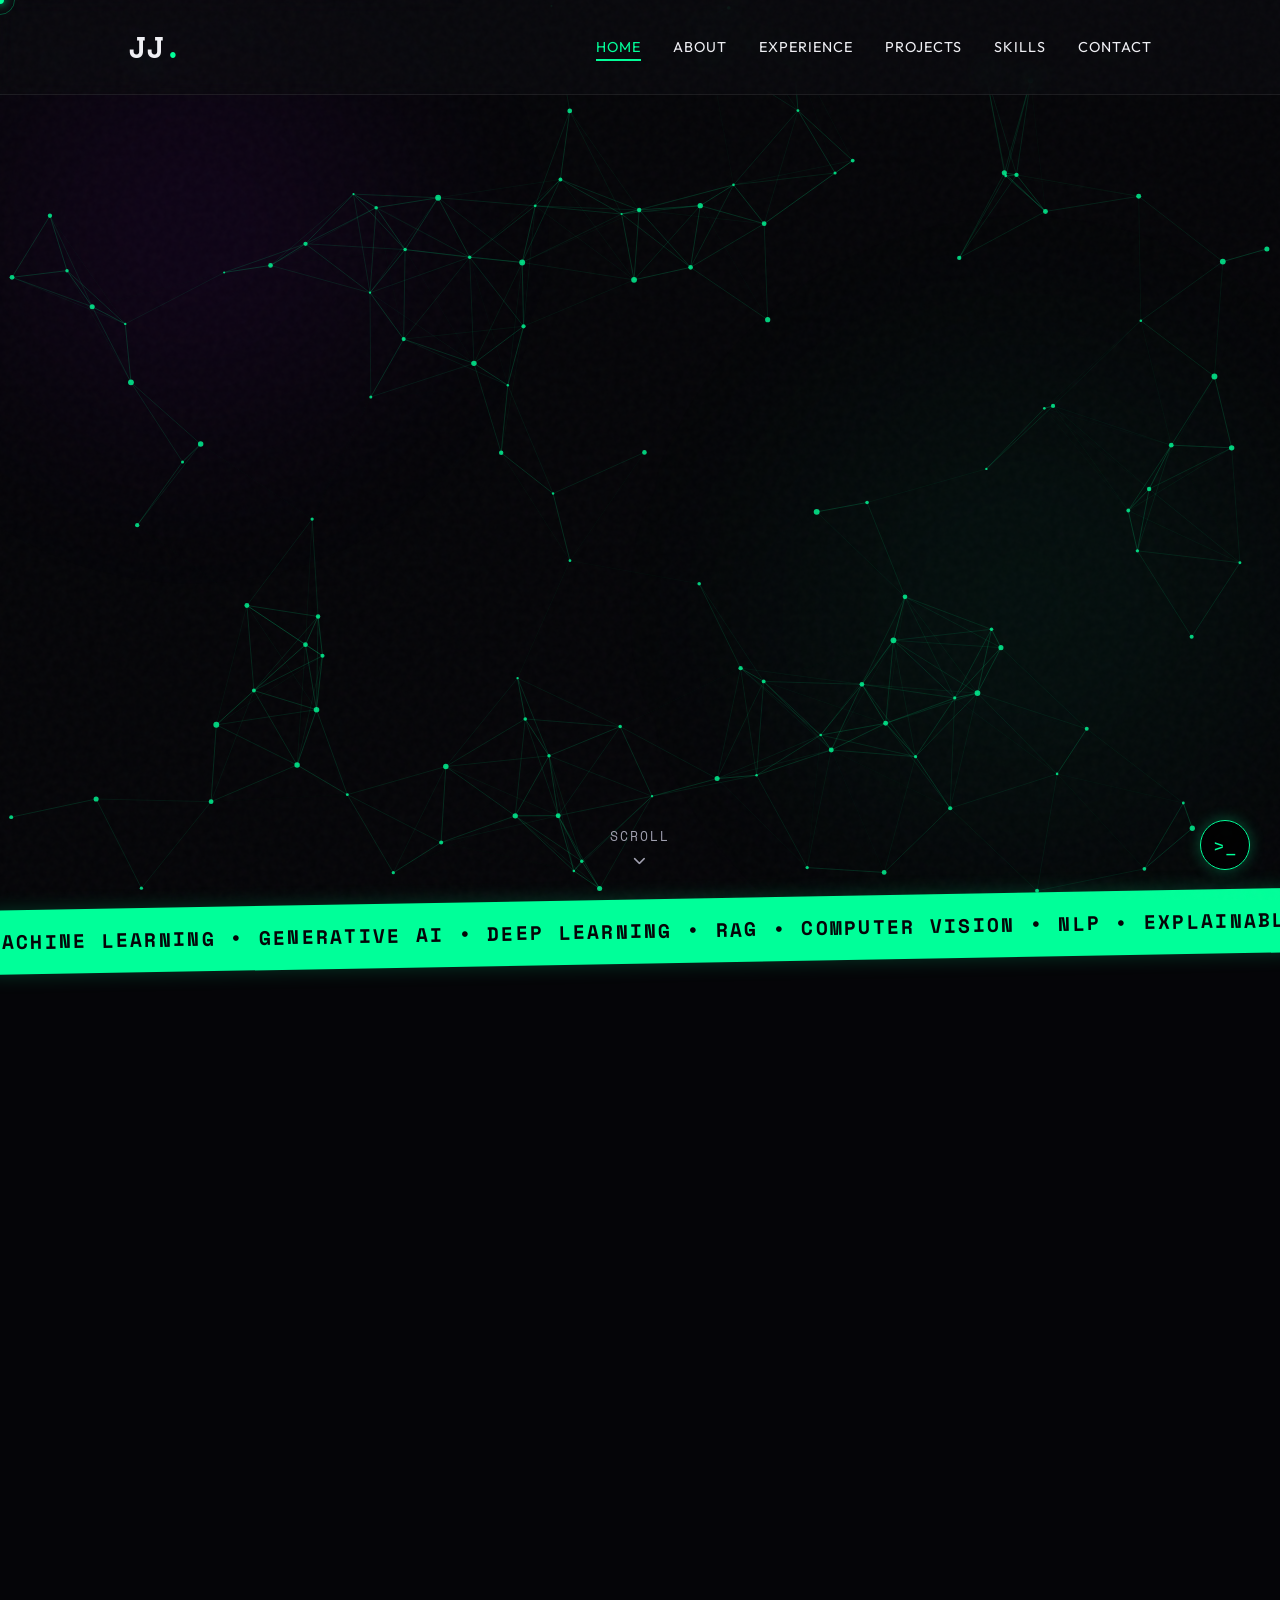
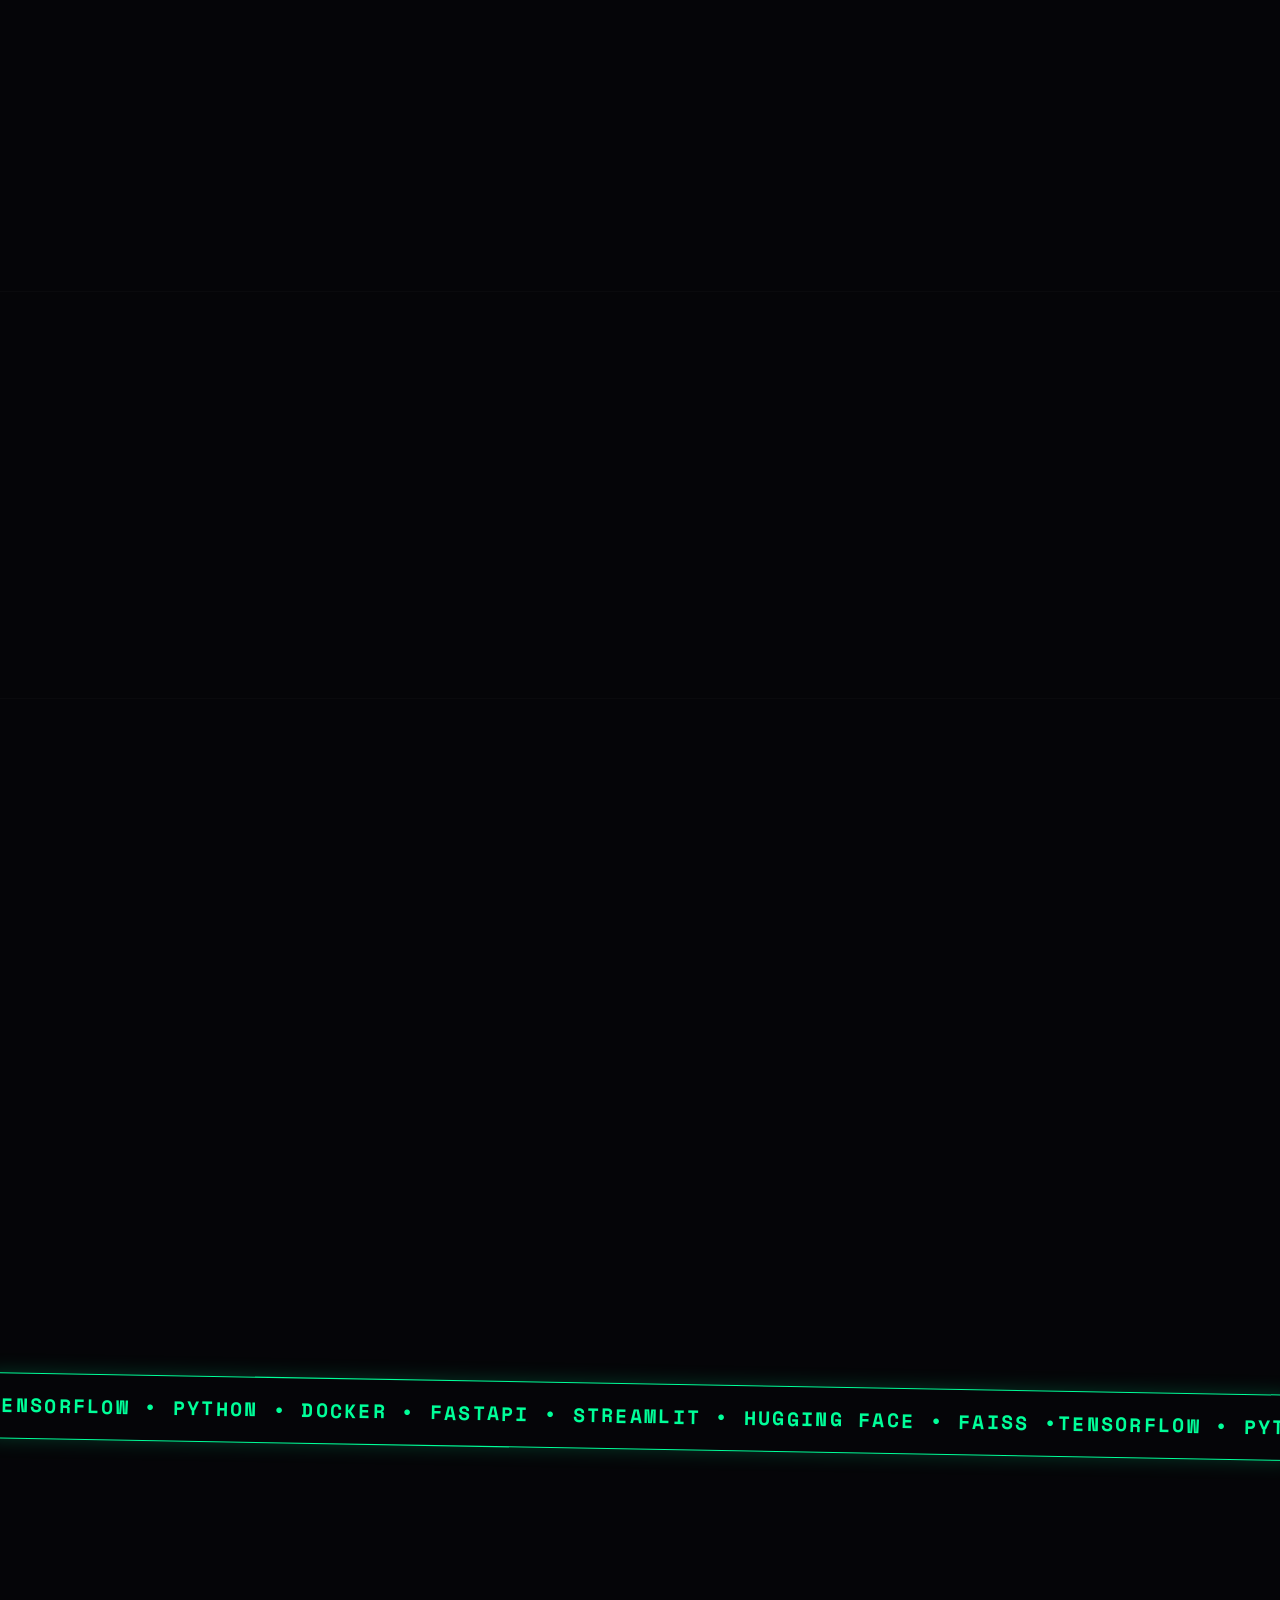
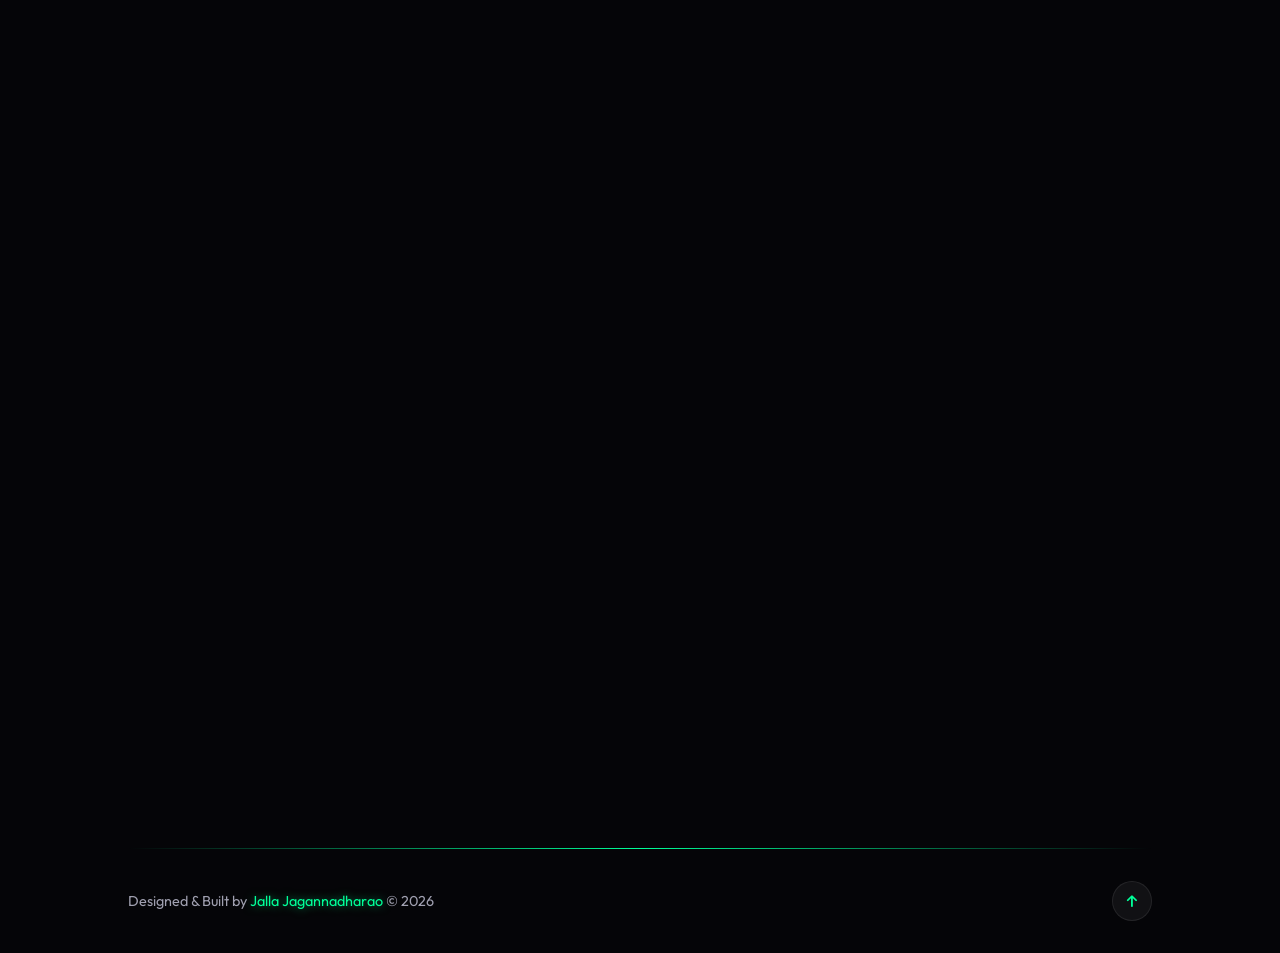
==== commit 7a66aebc: "Content: Replaced HTML resume with flawlessly rendered Playwright PDF" ====
--- a/index.html
+++ b/index.html
@@ -100,7 +100,7 @@
             <div class="hero-cta">
                 <a href="#projects" class="btn btn-primary magnetic-btn ripple">View My Work</a>
                 <a href="https://github.com/jagannadharao8" target="_blank" class="btn btn-outline magnetic-btn ripple"><i class="fa-brands fa-github"></i> GitHub</a>
-                <a href="resume.html" target="_blank" class="btn btn-outline magnetic-btn ripple"><i class="fa-solid fa-download"></i> Resume</a>
+                <a href="resume.pdf" target="_blank" class="btn btn-outline magnetic-btn ripple"><i class="fa-solid fa-download"></i> Resume</a>
             </div>
         </div>
         
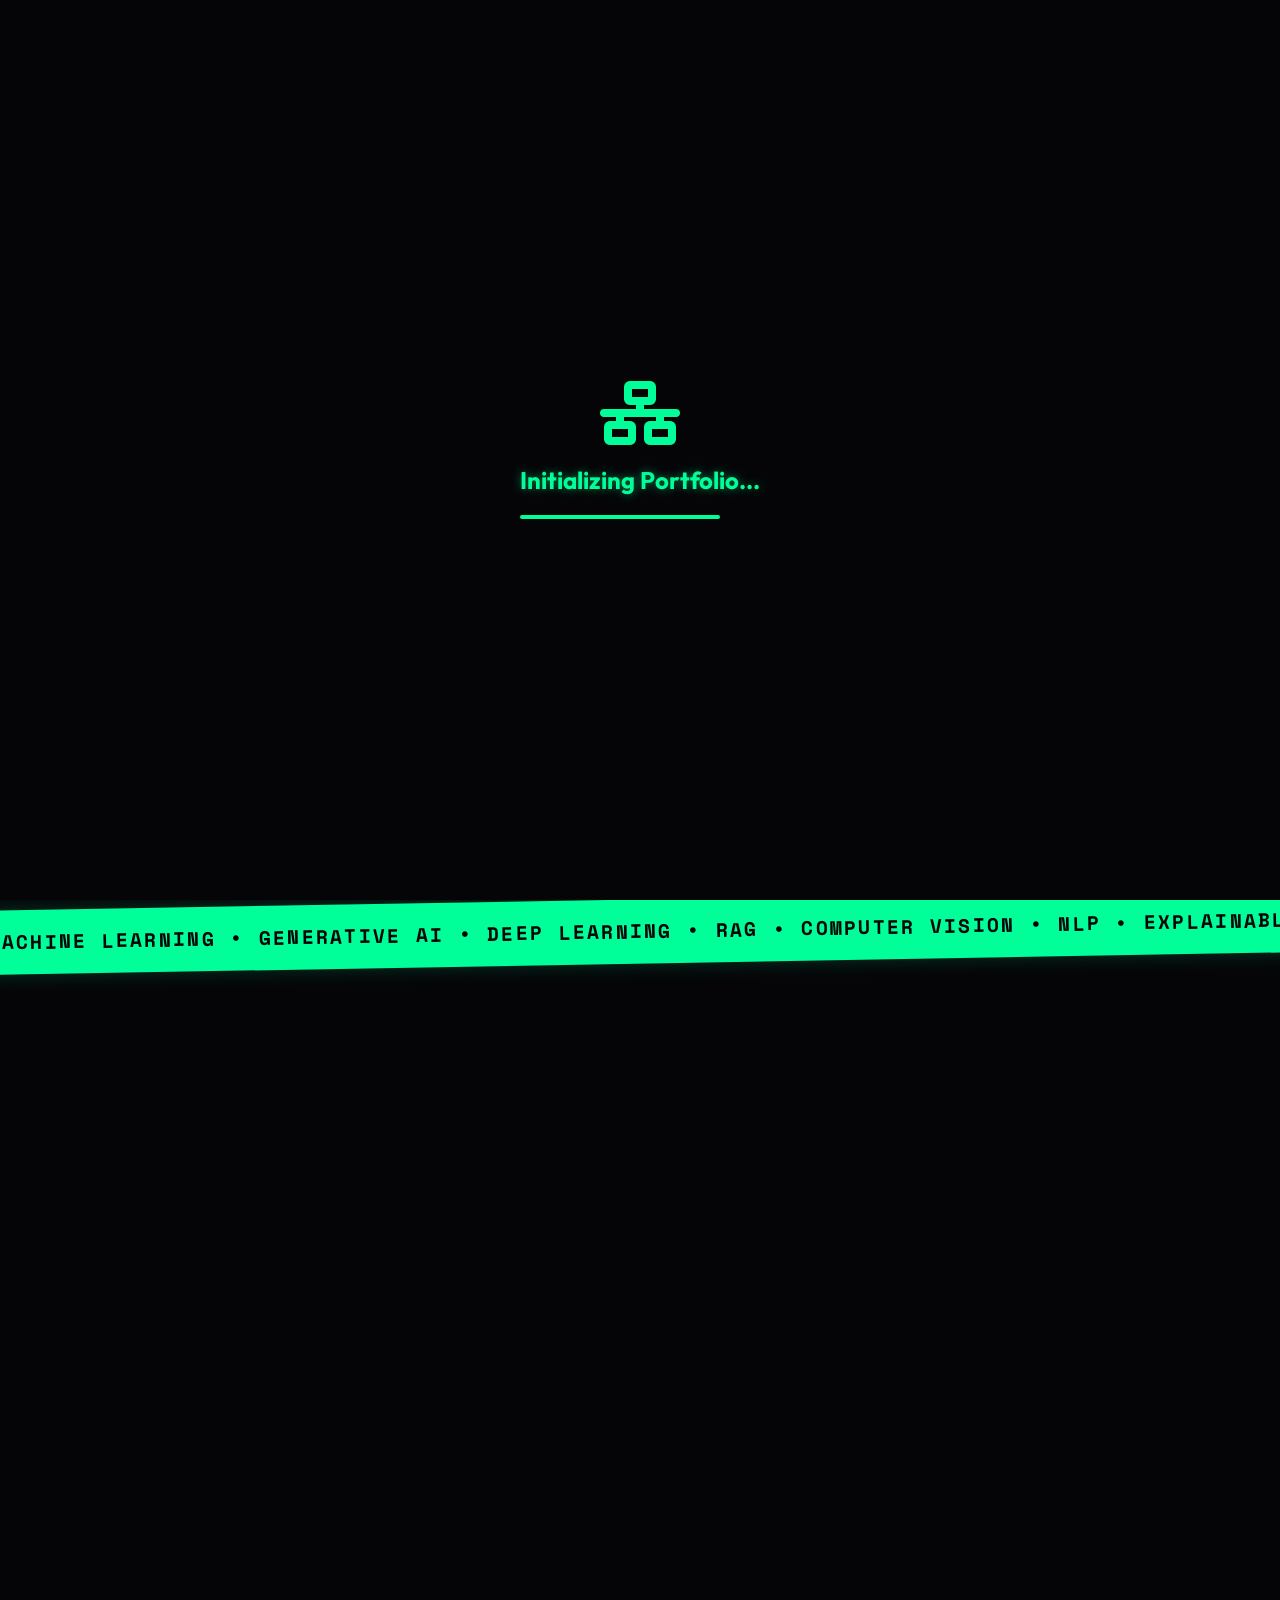
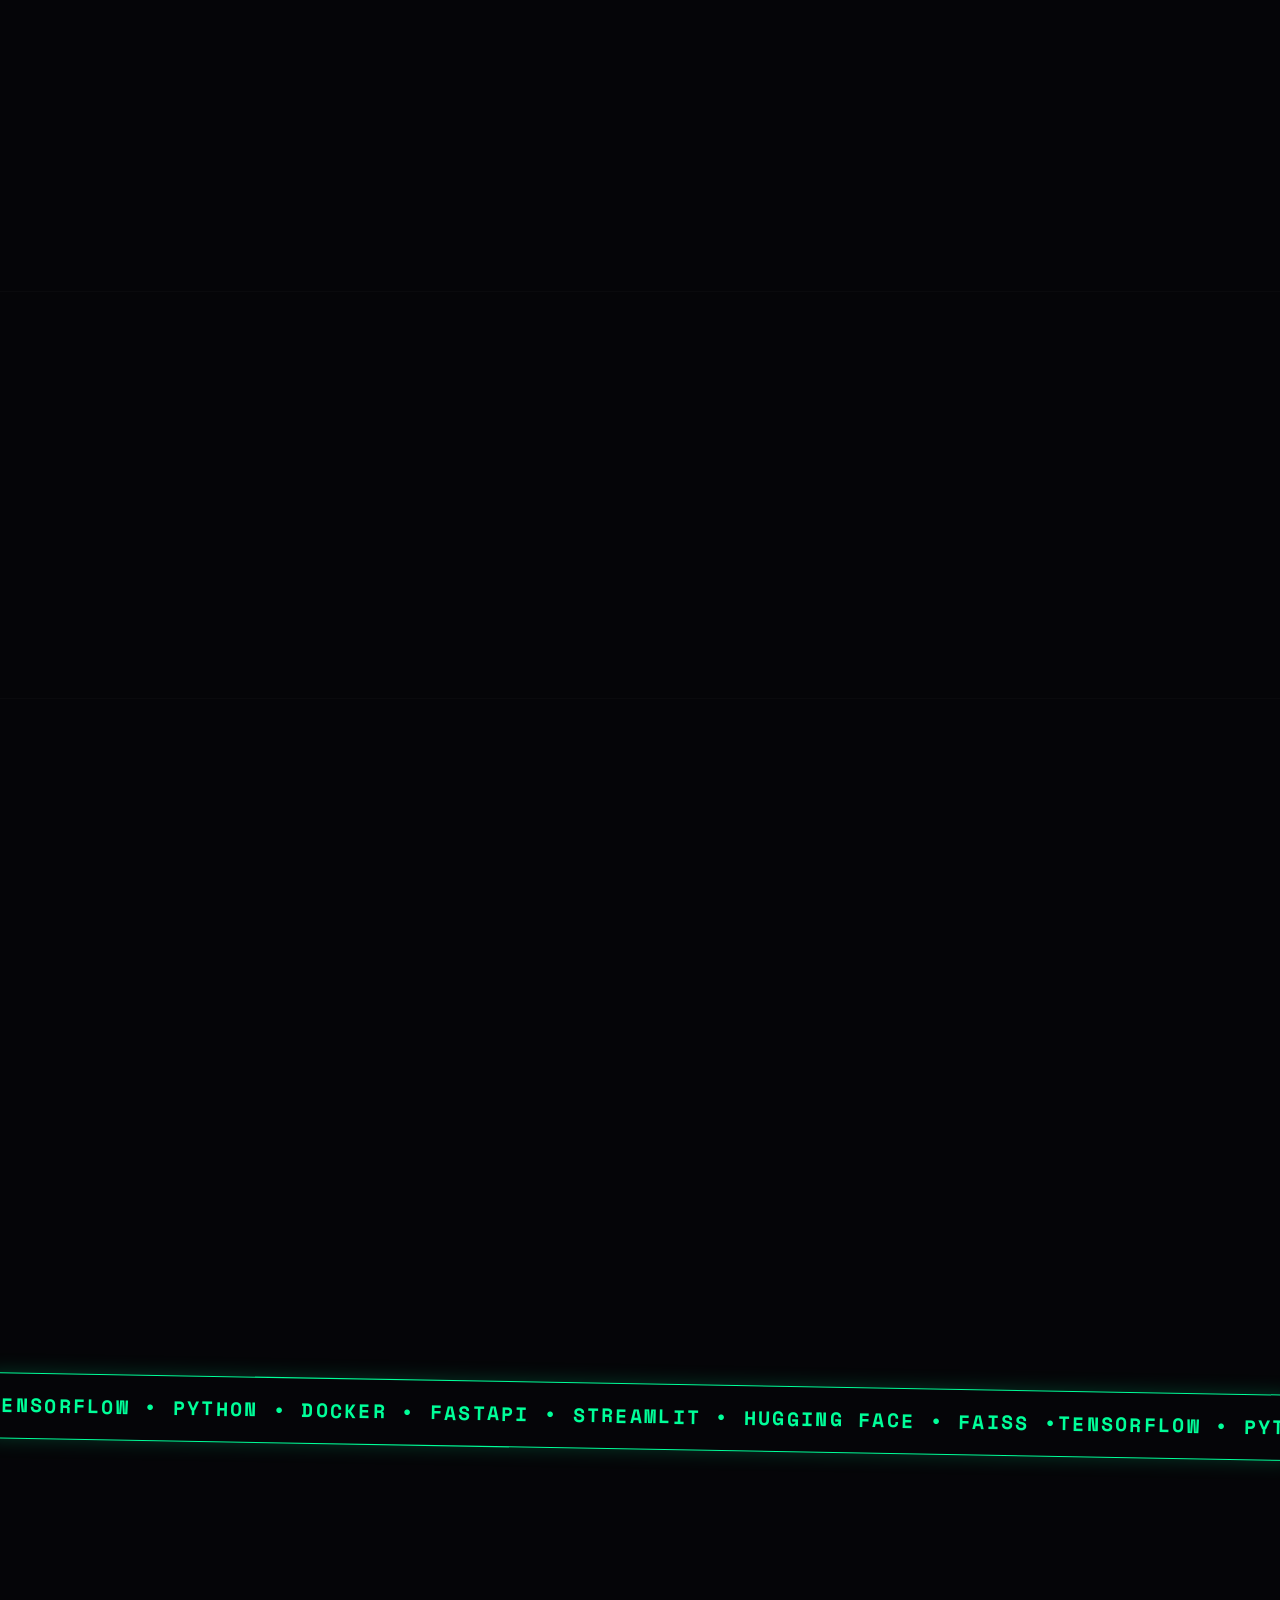
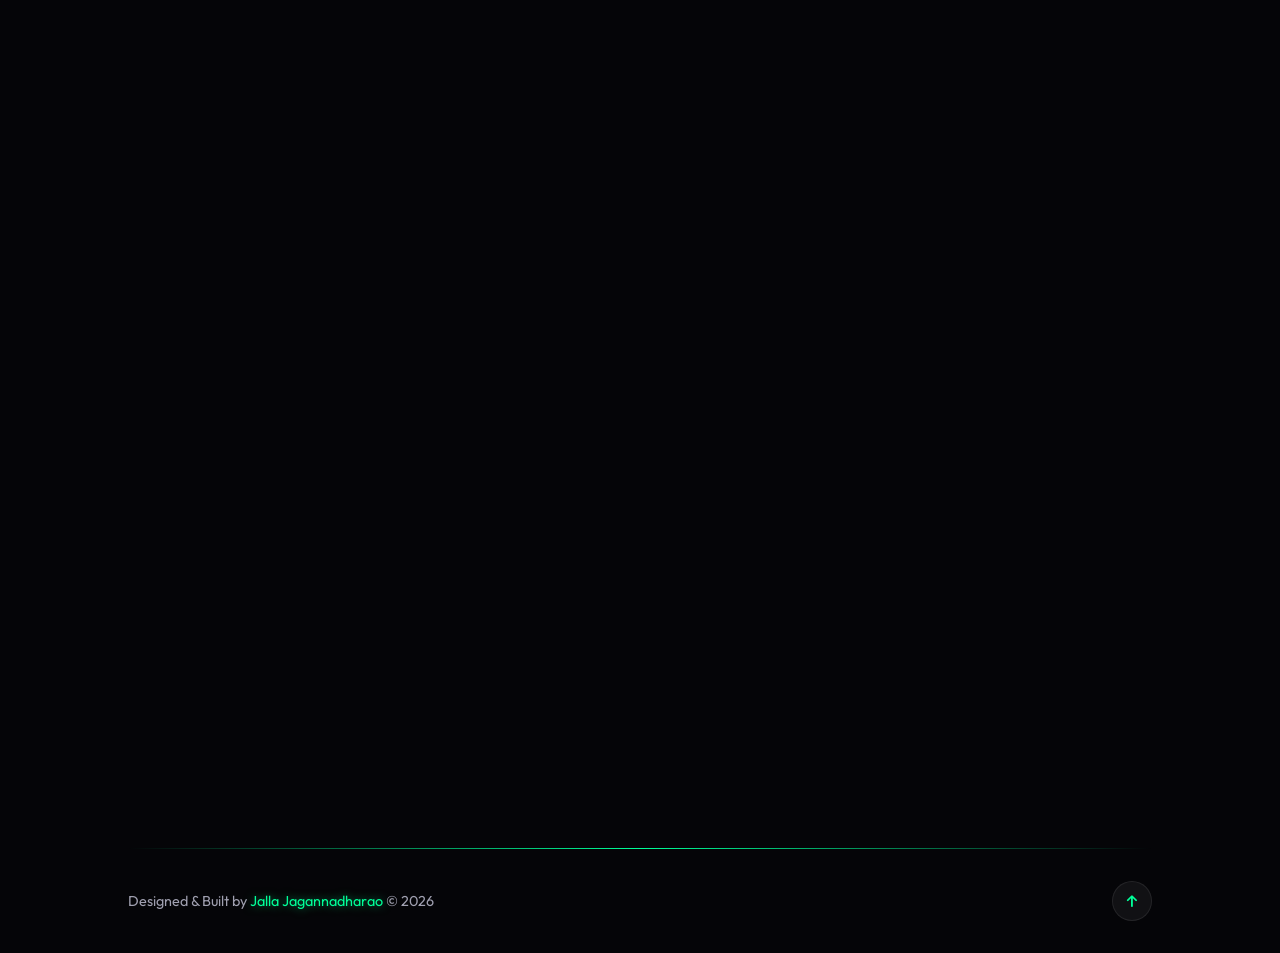
==== commit 0a85e1a4: "UI: Reverted link to the beautifully styled HTML resume" ====
--- a/index.html
+++ b/index.html
@@ -100,7 +100,7 @@
             <div class="hero-cta">
                 <a href="#projects" class="btn btn-primary magnetic-btn ripple">View My Work</a>
                 <a href="https://github.com/jagannadharao8" target="_blank" class="btn btn-outline magnetic-btn ripple"><i class="fa-brands fa-github"></i> GitHub</a>
-                <a href="resume.pdf" target="_blank" class="btn btn-outline magnetic-btn ripple"><i class="fa-solid fa-download"></i> Resume</a>
+                <a href="resume.html" target="_blank" class="btn btn-outline magnetic-btn ripple"><i class="fa-solid fa-download"></i> Resume</a>
             </div>
         </div>
         
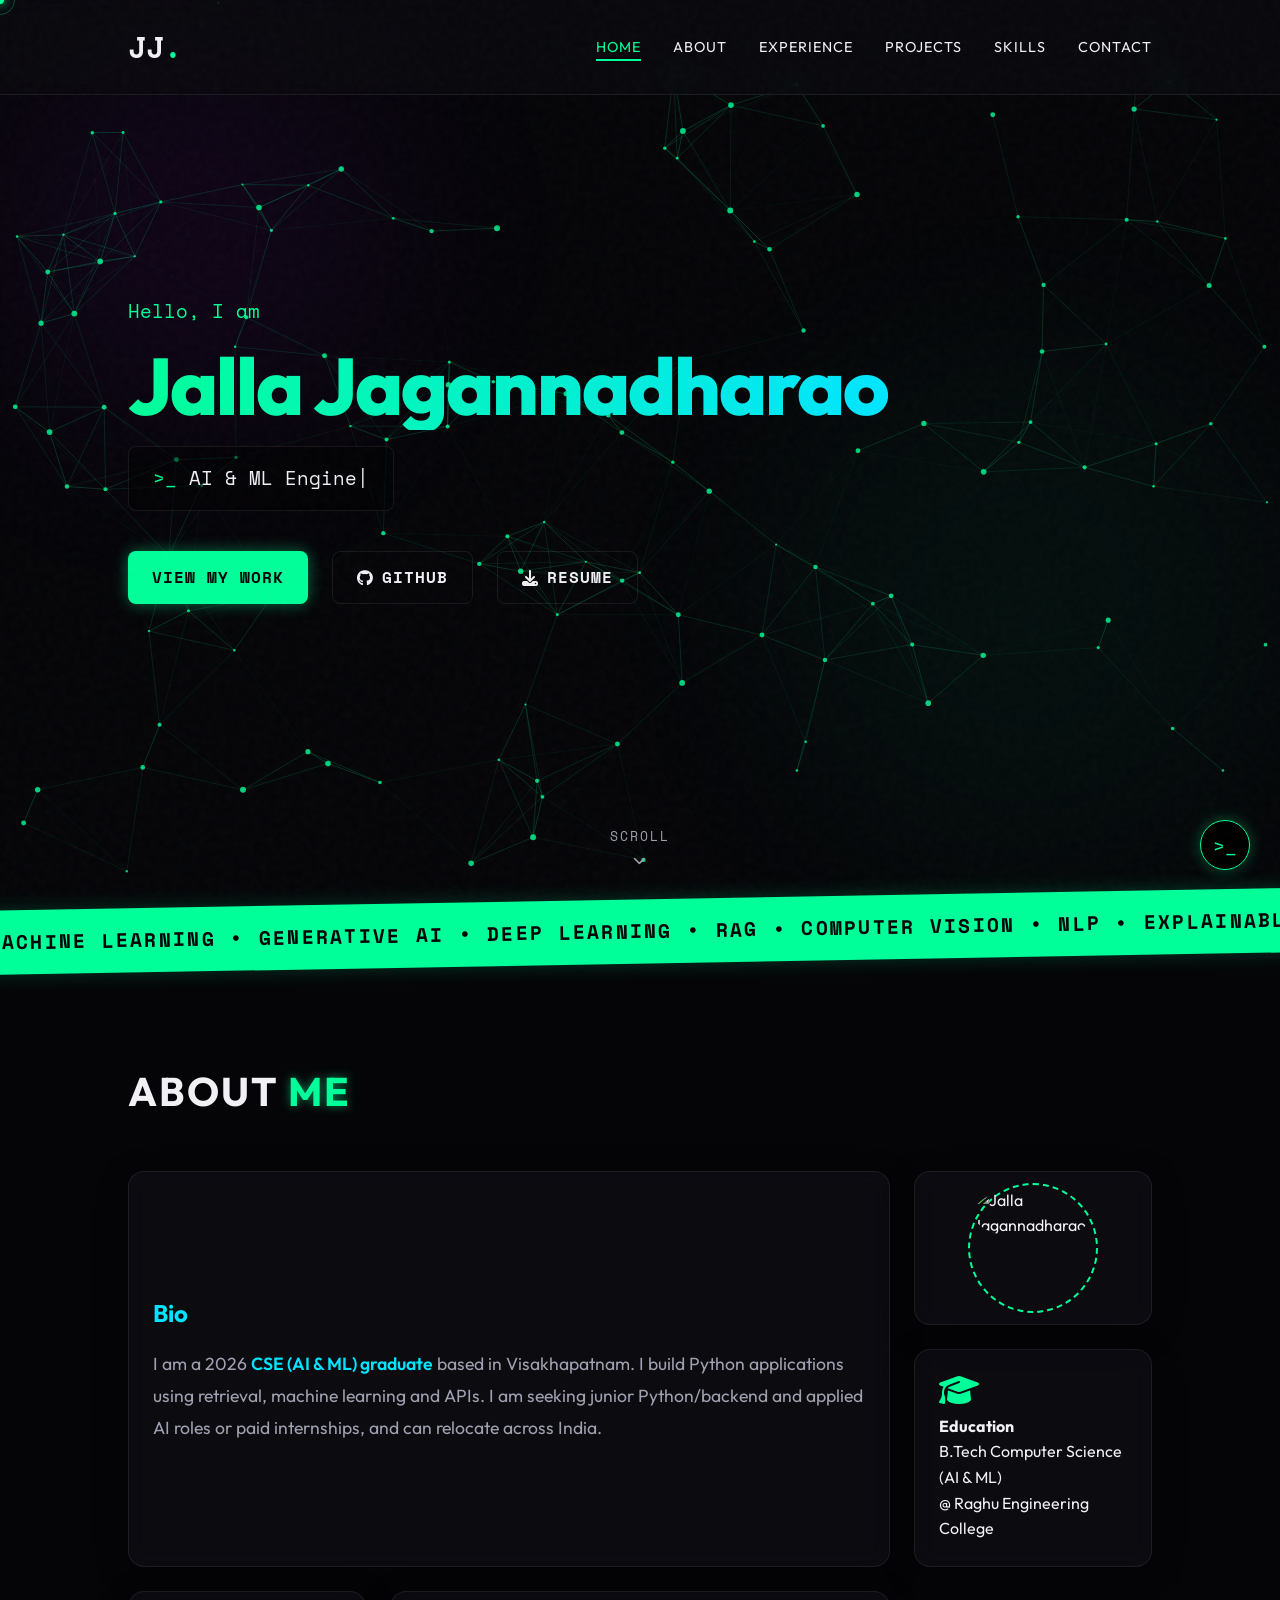
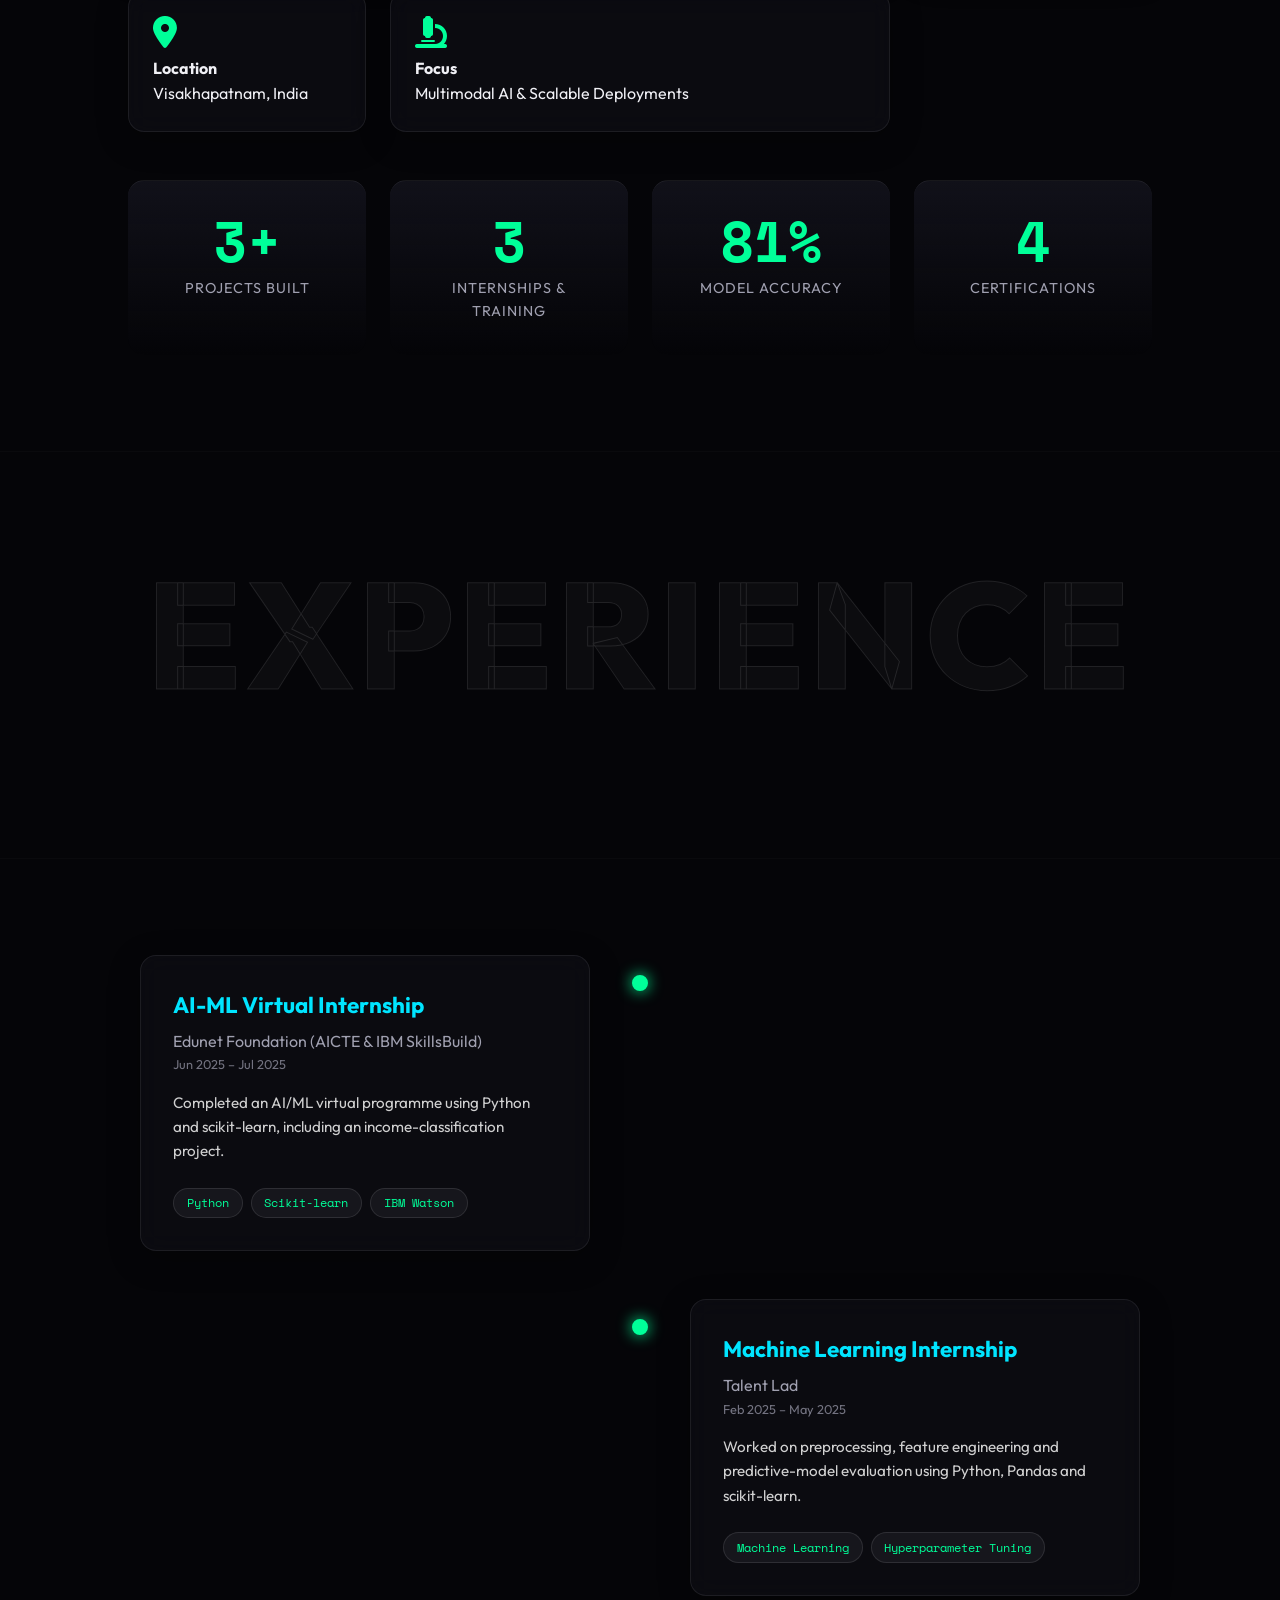
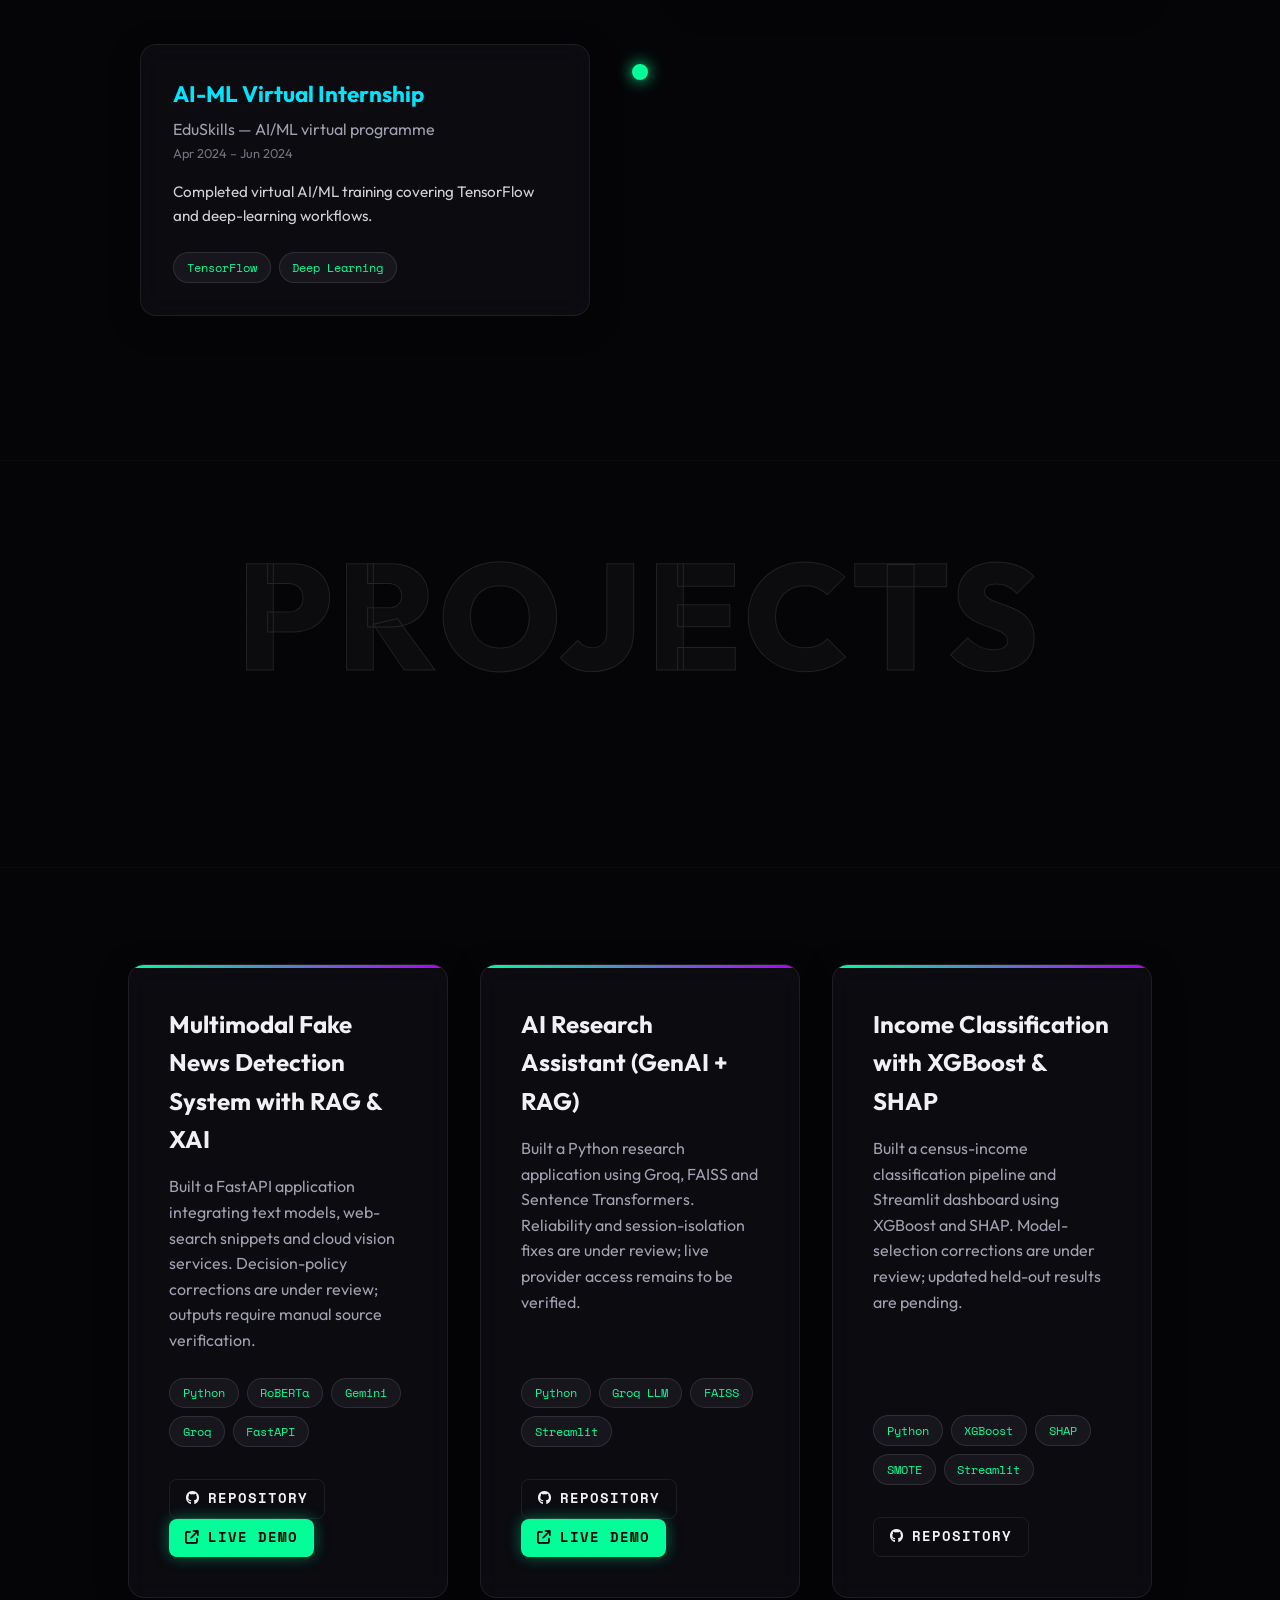
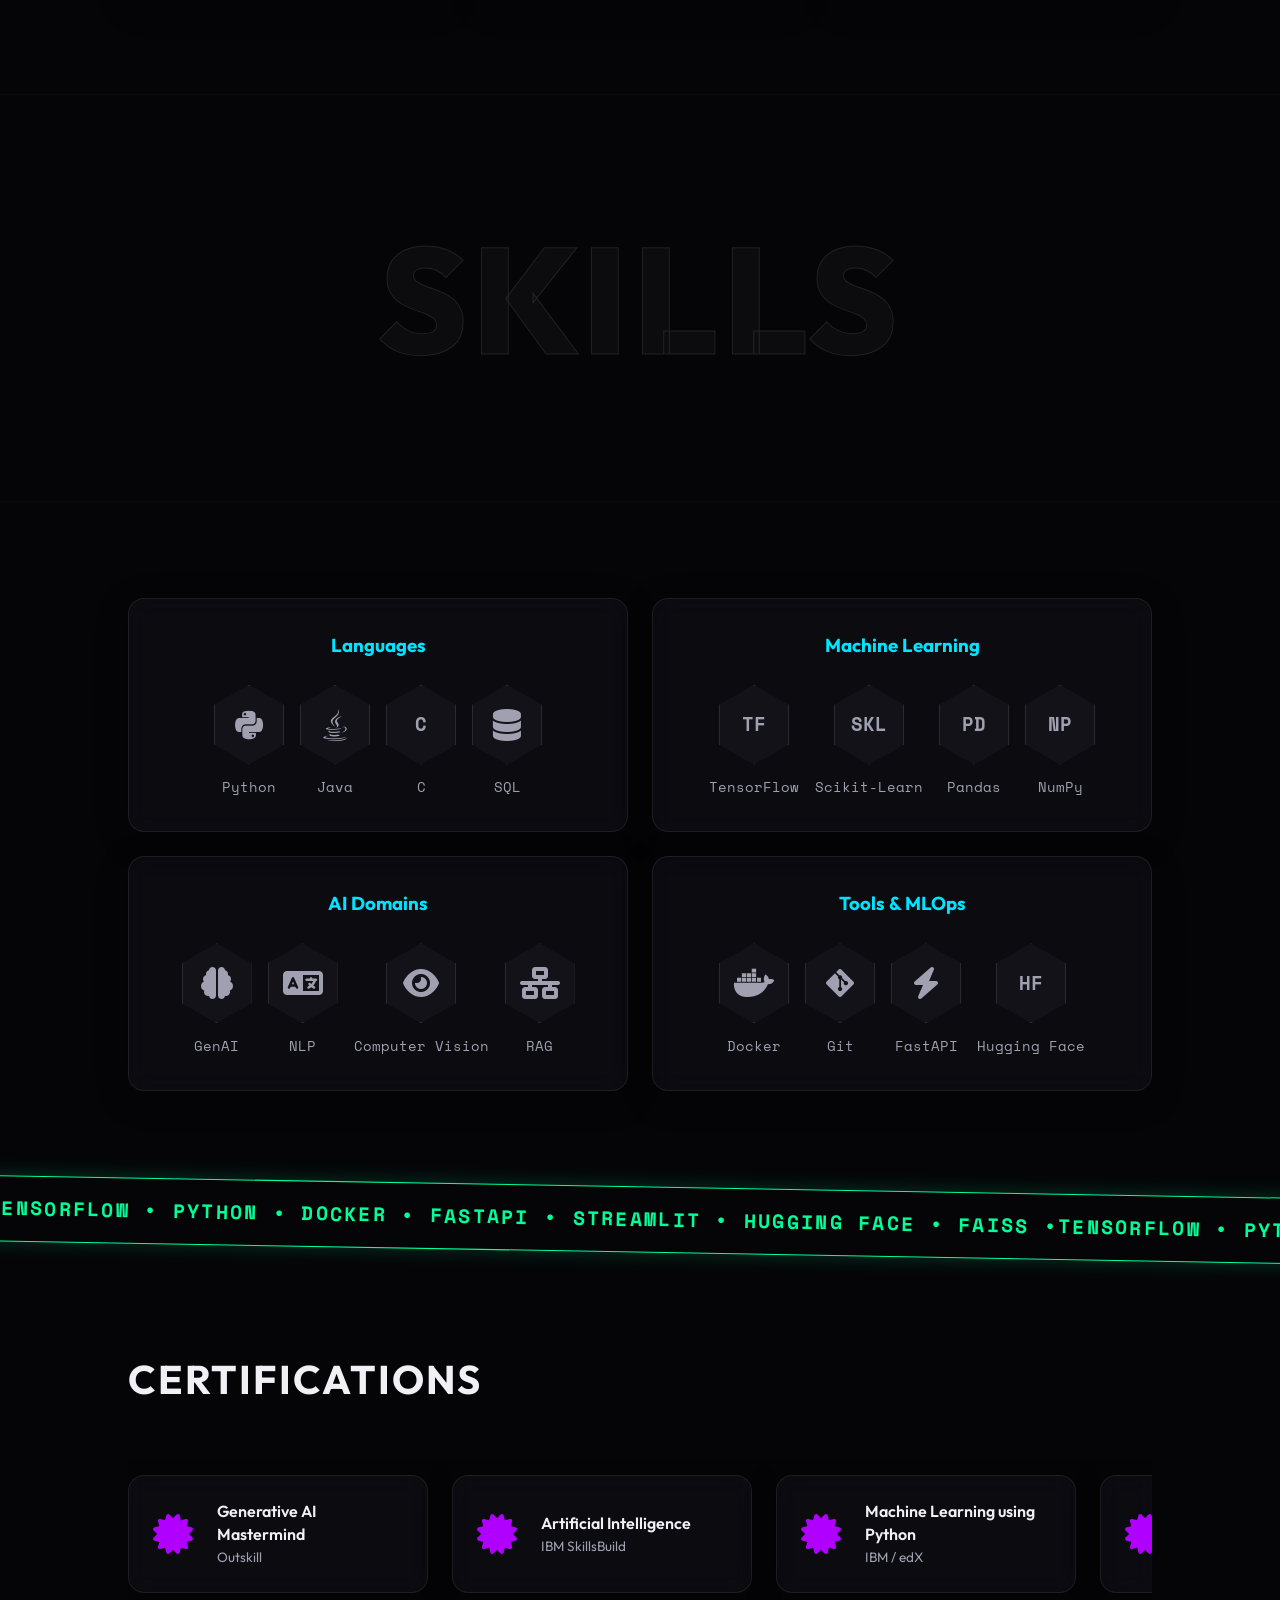
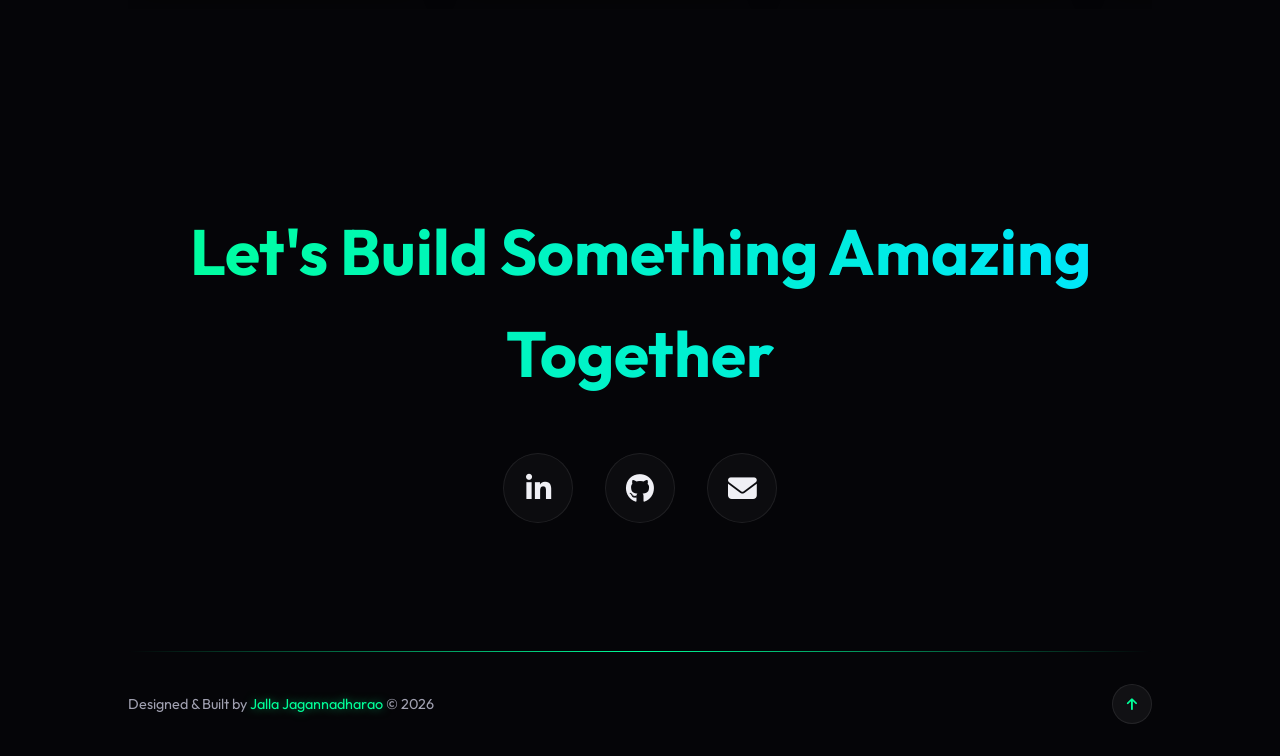
==== commit 7d463911: "Align portfolio and resume claims with verified project evidence" ====
--- a/index.html
+++ b/index.html
@@ -3,7 +3,7 @@
 <head>
     <meta charset="UTF-8">
     <meta name="viewport" content="width=device-width, initial-scale=1.0">
-    <meta name="description" content="Jalla Jagannadharao - AI & ML Engineer specializing in Generative AI, Computer Vision, and Deep Learning.">
+    <meta name="description" content="Jalla Jagannadharao - CSE (AI & ML) graduate building Python, retrieval and API applications. Open to relocation across India.">
     <meta name="keywords" content="AI, Machine Learning, Python, Generative AI, RAG, Computer Vision, Jalla Jagannadharao">
     
     <!-- Open Graph / Social -->
@@ -66,9 +66,9 @@
     <nav class="glass-nav" id="navbar">
         <div class="nav-container">
             <a href="#home" class="logo">JJ<span class="neon-dot">.</span></a>
-            <div class="hamburger" id="hamburger">
+            <button type="button" class="hamburger" id="hamburger" aria-label="Toggle navigation" aria-expanded="false" aria-controls="nav-links">
                 <span></span><span></span><span></span>
-            </div>
+            </button>
             <ul class="nav-links" id="nav-links">
                 <li><a href="#home" class="nav-link active">Home</a></li>
                 <li><a href="#about" class="nav-link">About</a></li>
@@ -125,7 +125,7 @@
         <div class="bento-container reveal-on-scroll">
             <div class="bento-item bento-bio glass-card">
                 <h3>Bio</h3>
-                <p>I am a passionate <span class="neon-highlight">AI & ML Engineer</span> based in Visakhapatnam, India. My core focus lies in architecting end-to-end Machine Learning pipelines, integrating <span class="neon-highlight">Retrieval-Augmented Generation (RAG)</span>, and developing intelligent systems powered by state-of-the-art Generative AI. I believe in writing scalable code and solving real-world problems through data.</p>
+                <p>I am a 2026 <span class="neon-highlight">CSE (AI &amp; ML) graduate</span> based in Visakhapatnam. I build Python applications using retrieval, machine learning and APIs. I am seeking junior Python/backend and applied AI roles or paid internships, and can relocate across India.</p>
             </div>
             <div class="bento-item bento-profile glass-card tilt-card">
                 <div class="profile-img-container">
@@ -158,7 +158,7 @@
             </div>
             <div class="stat-box">
                 <h3 class="counter" data-target="3">0</h3>
-                <p>Industry Internships</p>
+                <p>Internships &amp; Training</p>
             </div>
             <div class="stat-box">
                 <h3 class="counter" data-target="87">0</h3><span>%</span>
@@ -185,7 +185,7 @@
                 <div class="timeline-content glass-card">
                     <h3>AI-ML Virtual Internship</h3>
                     <h4>Edunet Foundation (AICTE & IBM SkillsBuild) <span style="font-size: 0.8rem; opacity: 0.7; display: block;">Jun 2025 – Jul 2025</span></h4>
-                    <p>Engineered end-to-end predictive models using Python, Scikit-learn, and IBM Watson. Delivered a high-performance classification model achieving 87%+ predictive accuracy by optimizing architecture and hyperparameters.</p>
+                    <p>Completed an AI/ML virtual programme using Python and scikit-learn, including an income-classification project.</p>
                     <div class="tech-badges">
                         <span>Python</span><span>Scikit-learn</span><span>IBM Watson</span>
                     </div>
@@ -198,7 +198,7 @@
                 <div class="timeline-content glass-card">
                     <h3>Machine Learning Internship</h3>
                     <h4>Talent Lad <span style="font-size: 0.8rem; opacity: 0.7; display: block;">Feb 2025 – May 2025</span></h4>
-                    <p>Architected robust predictive models using Scikit-Learn, Pandas, and NumPy. Boosted model reliability by executing rigorous cross-validation and hyperparameter tuning, yielding significant improvements in AUC and F1-score metrics.</p>
+                    <p>Worked on preprocessing, feature engineering and predictive-model evaluation using Python, Pandas and scikit-learn.</p>
                     <div class="tech-badges">
                         <span>Machine Learning</span><span>Hyperparameter Tuning</span>
                     </div>
@@ -210,8 +210,8 @@
                 <div class="timeline-dot"></div>
                 <div class="timeline-content glass-card">
                     <h3>AI-ML Virtual Internship</h3>
-                    <h4>Google Developers (Eduskills) <span style="font-size: 0.8rem; opacity: 0.7; display: block;">Apr 2024 – Jun 2024</span></h4>
-                    <p>Designed and optimized advanced deep learning neural networks using TensorFlow. Achieved a 15% improvement in baseline accuracy by systematically tuning model architectures and optimizing loss functions.</p>
+                    <h4>EduSkills — AI/ML virtual programme <span style="font-size: 0.8rem; opacity: 0.7; display: block;">Apr 2024 – Jun 2024</span></h4>
+                    <p>Completed virtual AI/ML training covering TensorFlow and deep-learning workflows.</p>
                     <div class="tech-badges">
                         <span>TensorFlow</span><span>Deep Learning</span>
                     </div>
@@ -232,7 +232,7 @@
             <div class="project-card glass-card tilt-card reveal-on-scroll">
                 <div class="card-gradient-border"></div>
                 <h3>Multimodal Fake News Detection System with RAG & XAI</h3>
-                <p>Architected a Hybrid Cloud AI system utilizing local NLP (RoBERTa, TextBlob) and Cloud APIs (Gemini, Groq) with a RAG pipeline for live fact-checking. Integrated Explainable AI (XGBoost) and deployed the backend via FastAPI and Docker on Hugging Face Spaces.</p>
+                <p>Built a FastAPI application integrating text models, web-search snippets and cloud vision services. Decision-policy corrections are under review; outputs require manual source verification.</p>
                 <div class="tech-badges">
                     <span>Python</span><span>RoBERTa</span><span>Gemini</span><span>Groq</span><span>FastAPI</span>
                 </div>
@@ -245,8 +245,8 @@
             <!-- Project 2 -->
             <div class="project-card glass-card tilt-card reveal-on-scroll" style="transition-delay: 100ms;">
                 <div class="card-gradient-border"></div>
-                <h3>Autonomous AI Research Agent (GenAI + RAG System)</h3>
-                <p>Developed a high-speed AI Research Agent leveraging Groq (Llama 3), FAISS, and Sentence Transformers for semantic search and automated PDF report synthesis. Deployed interactive interface on Streamlit Cloud.</p>
+                <h3>AI Research Assistant (GenAI + RAG)</h3>
+                <p>Built a Python research application using Groq, FAISS and Sentence Transformers. Reliability and session-isolation fixes are under review; live provider access remains to be verified.</p>
                 <div class="tech-badges">
                     <span>Python</span><span>Groq LLM</span><span>FAISS</span><span>Streamlit</span>
                 </div>
@@ -259,8 +259,8 @@
             <!-- Project 3 -->
             <div class="project-card glass-card tilt-card reveal-on-scroll" style="transition-delay: 200ms;">
                 <div class="card-gradient-border"></div>
-                <h3>Employee Salary Prediction using XGBoost & SHAP</h3>
-                <p>Built an end-to-end ML pipeline and Interactive Dashboard using XGBoost and SMOTE balancing to predict income demographics. Integrated SHAP Explainable AI (XAI) to interpret model decisions and deployed via Streamlit.</p>
+                <h3>Income Classification with XGBoost &amp; SHAP</h3>
+                <p>Built a census-income classification pipeline and Streamlit dashboard using XGBoost and SHAP. Model-selection corrections are under review; updated held-out results are pending.</p>
                 <div class="tech-badges">
                     <span>Python</span><span>XGBoost</span><span>SHAP</span><span>SMOTE</span><span>Streamlit</span>
                 </div>
@@ -399,9 +399,9 @@
     <section id="contact" class="contact-section padding-section parallax-bg">
         <h2 class="animated-gradient-text reveal-on-scroll">Let's Build Something Amazing Together</h2>
         <div class="social-links reveal-on-scroll">
-            <a href="https://linkedin.com/in/jallajagannadharao" target="_blank" class="social-btn magnetic-btn ripple"><i class="fa-brands fa-linkedin-in"></i></a>
-            <a href="https://github.com/jagannadharao8" target="_blank" class="social-btn magnetic-btn ripple"><i class="fa-brands fa-github"></i></a>
-            <a href="mailto:jallajagannadharao@gmail.com" class="social-btn magnetic-btn ripple"><i class="fa-solid fa-envelope"></i></a>
+            <a href="https://linkedin.com/in/jallajagannadharao" target="_blank" aria-label="LinkedIn" class="social-btn magnetic-btn ripple"><i class="fa-brands fa-linkedin-in"></i></a>
+            <a href="https://github.com/jagannadharao8" target="_blank" aria-label="GitHub" class="social-btn magnetic-btn ripple"><i class="fa-brands fa-github"></i></a>
+            <a href="mailto:jallajagannadharao@gmail.com" aria-label="Email" class="social-btn magnetic-btn ripple"><i class="fa-solid fa-envelope"></i></a>
         </div>
     </section>
 
@@ -410,12 +410,12 @@
         <div class="footer-top-line"></div>
         <div class="footer-content">
             <p>Designed & Built by <span class="neon-text">Jalla Jagannadharao</span> &copy; 2026</p>
-            <button id="back-to-top" class="back-to-top magnetic-btn"><i class="fa-solid fa-arrow-up"></i></button>
+            <button id="back-to-top" aria-label="Back to top" class="back-to-top magnetic-btn"><i class="fa-solid fa-arrow-up"></i></button>
         </div>
     </footer>
 
     <!-- Interactive Terminal Easter Egg -->
-    <button id="terminal-toggle" class="terminal-toggle magnetic-btn">>_</button>
+    <button id="terminal-toggle" aria-label="Open portfolio terminal" class="terminal-toggle magnetic-btn">>_</button>
     <div id="terminal-overlay" class="terminal-overlay hidden">
         <div class="terminal-window">
             <div class="terminal-header">
@@ -431,7 +431,7 @@
                 <div>Type <span class="neon-text">'help'</span> to see available commands.</div>
                 <div class="terminal-input-line">
                     <span class="prompt">guest@jagannadharao:~$ </span>
-                    <input type="text" id="terminal-input" autocomplete="off" autofocus>
+                    <input type="text" id="terminal-input" autocomplete="off" aria-label="Portfolio terminal command">
                 </div>
             </div>
         </div>
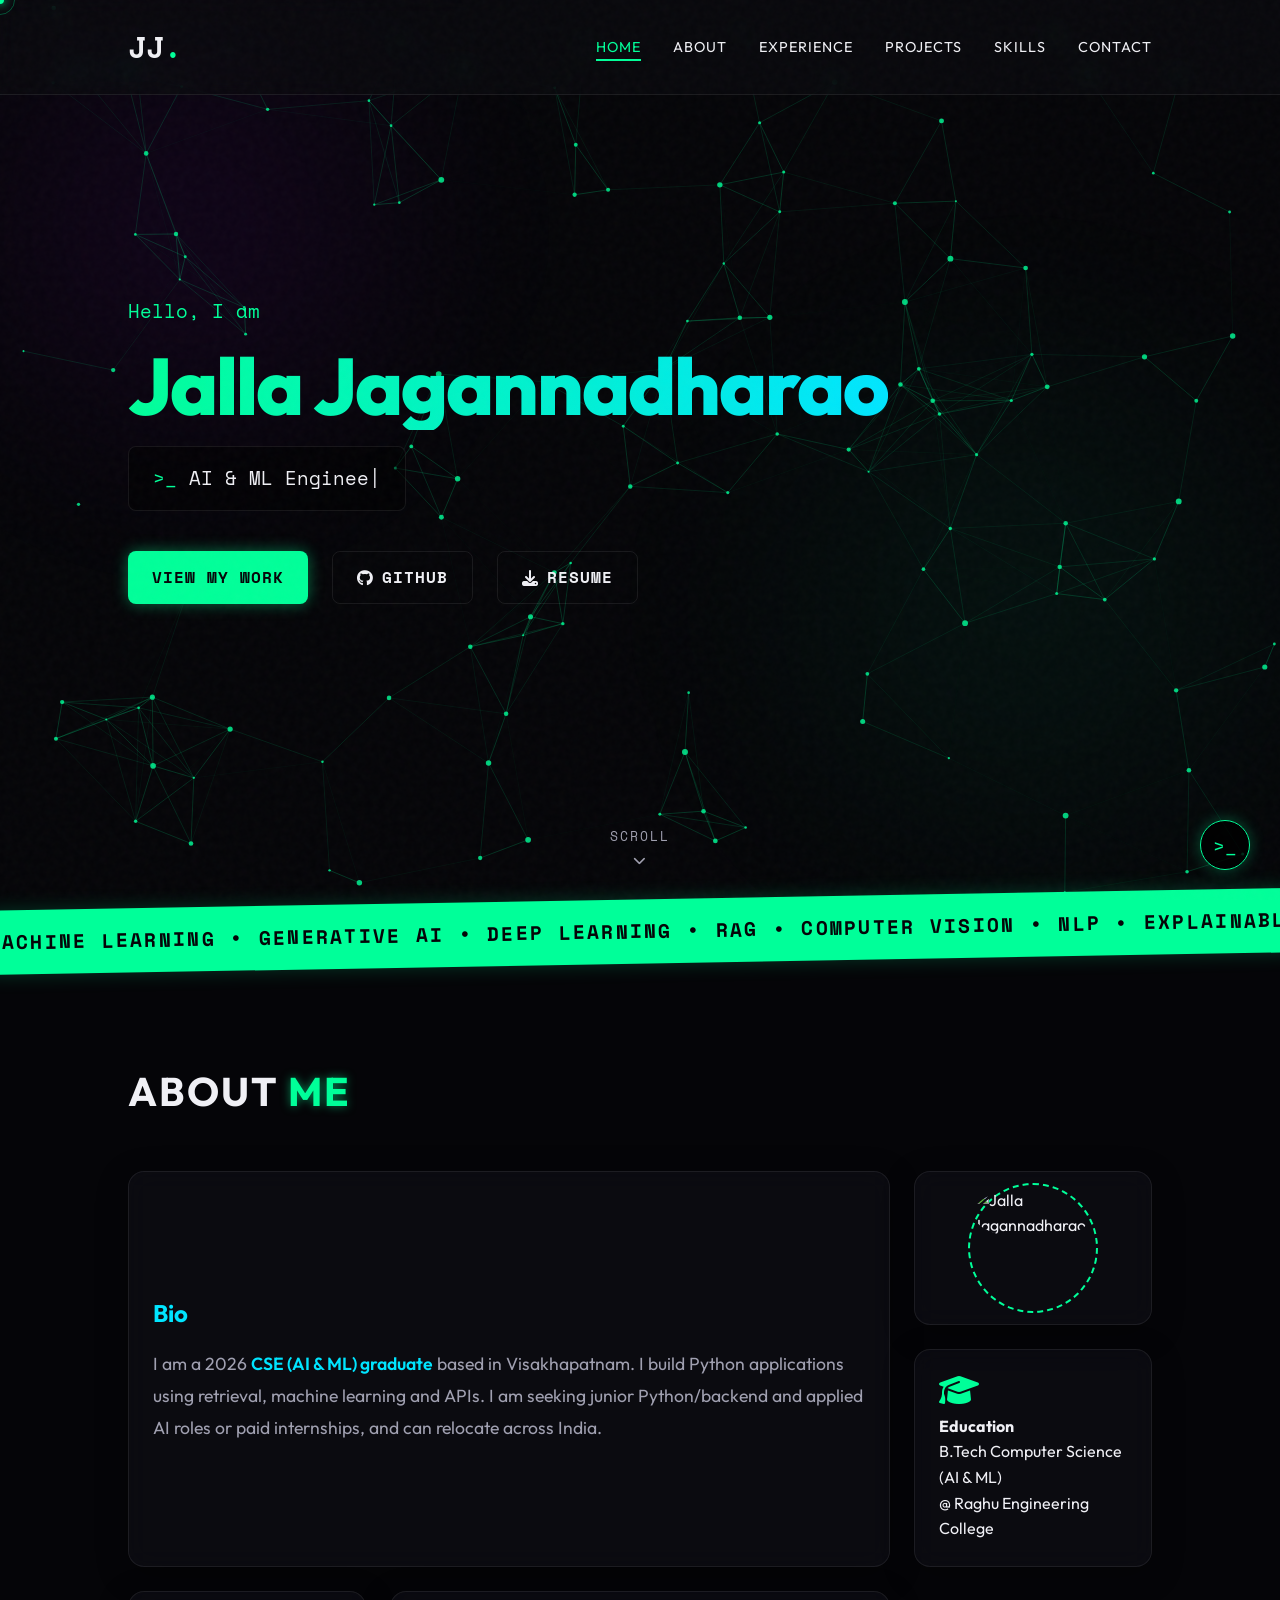
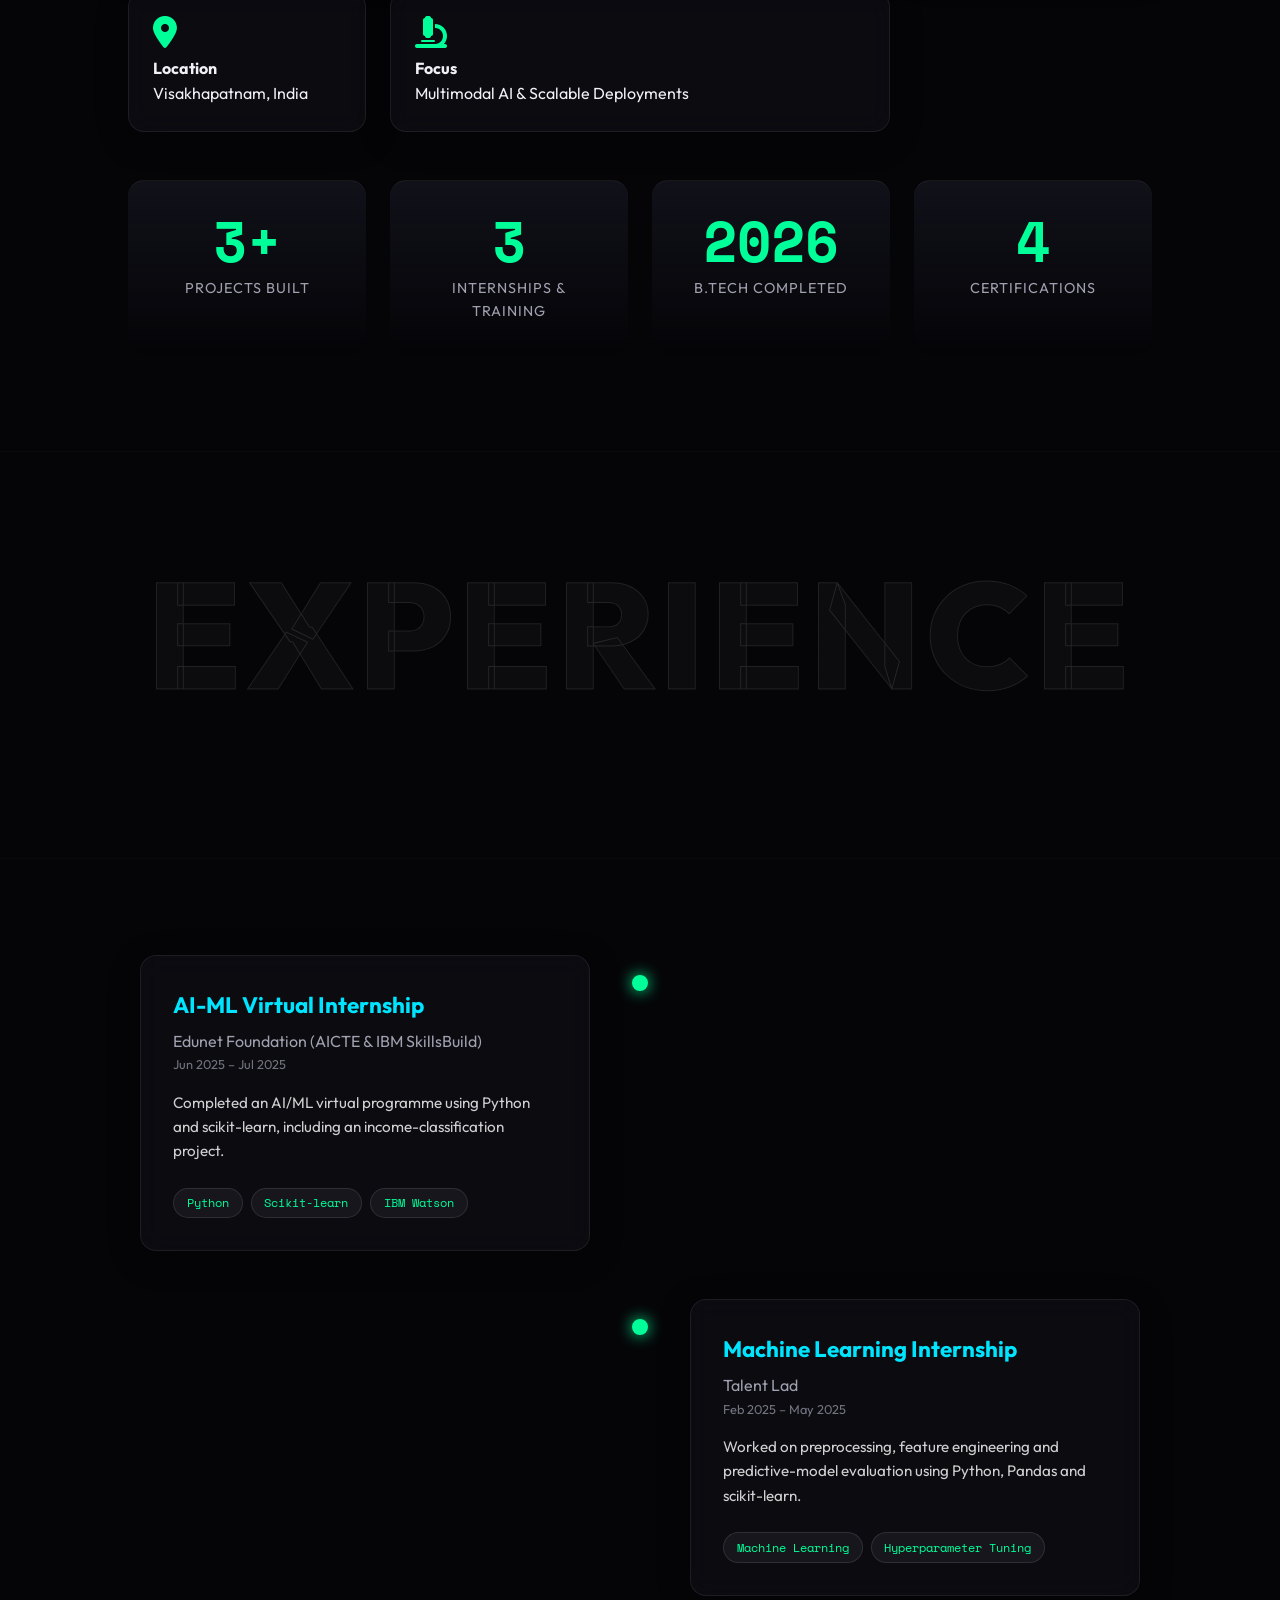
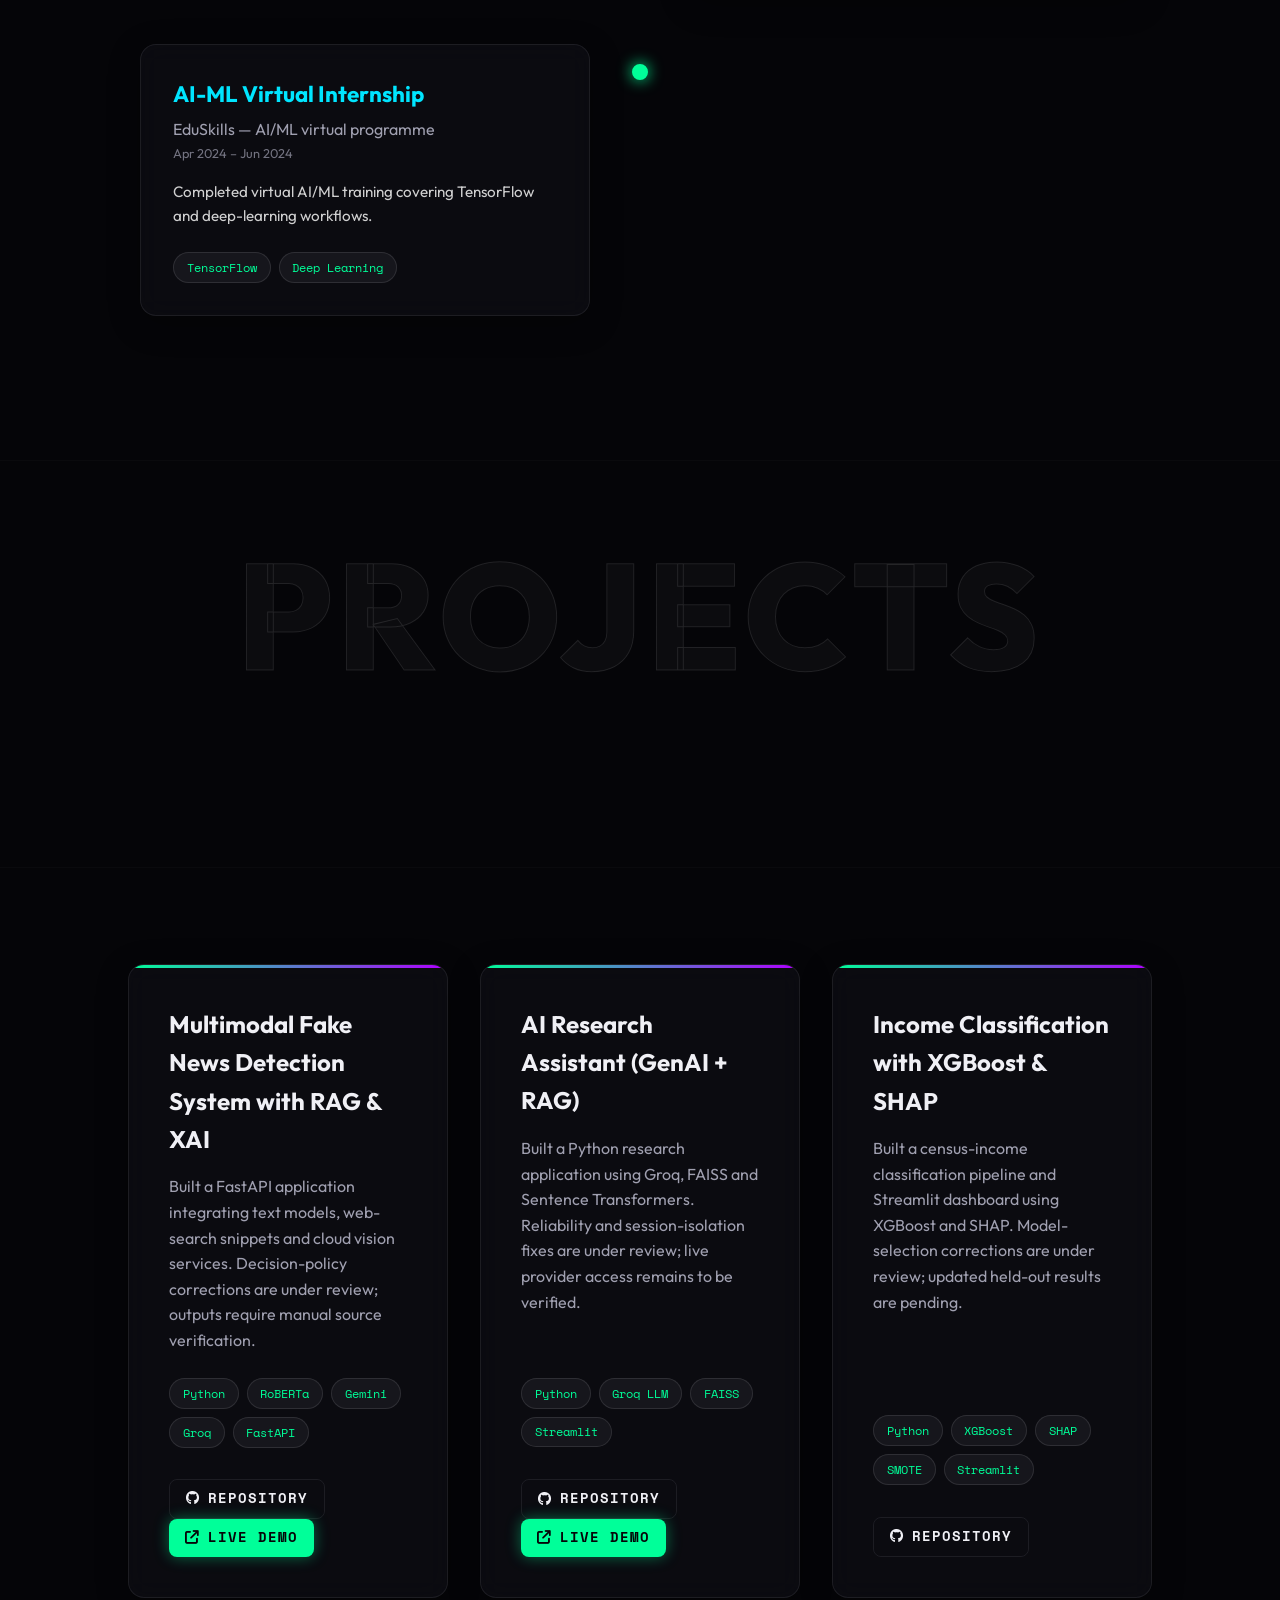
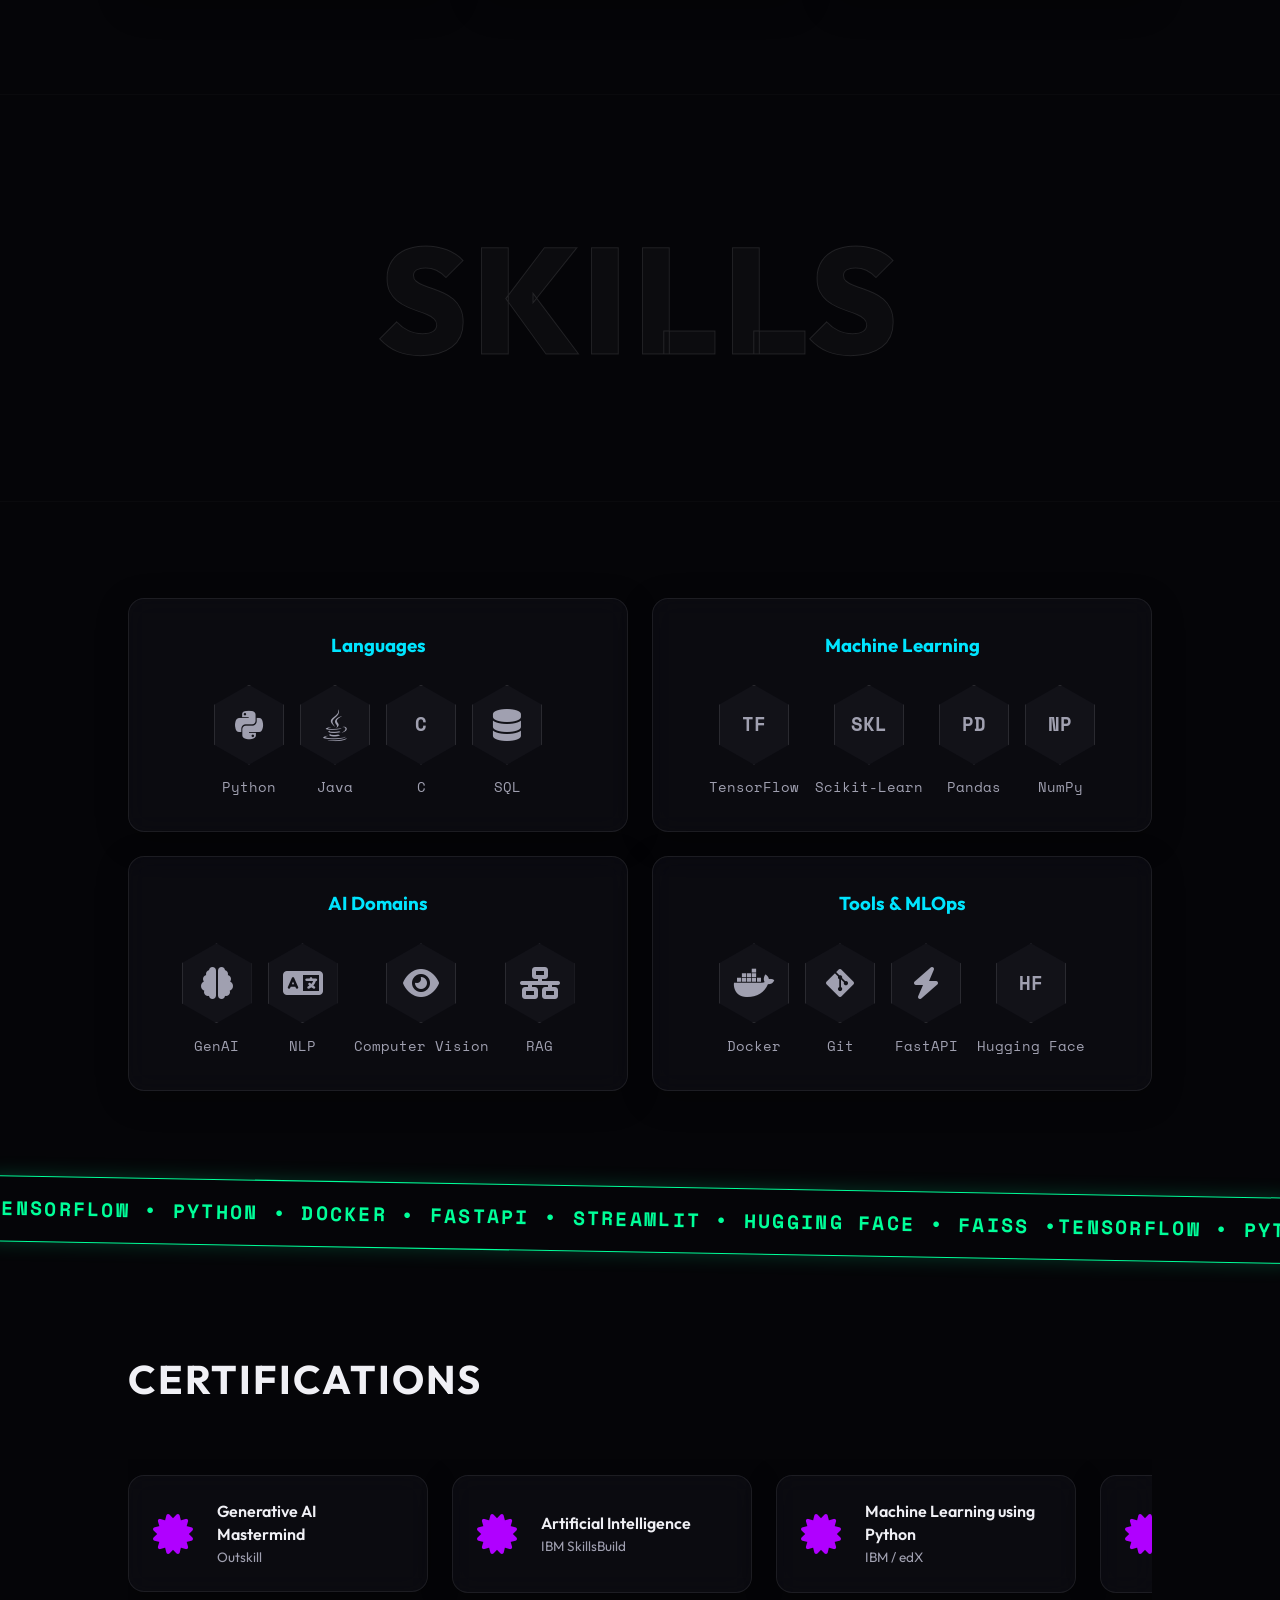
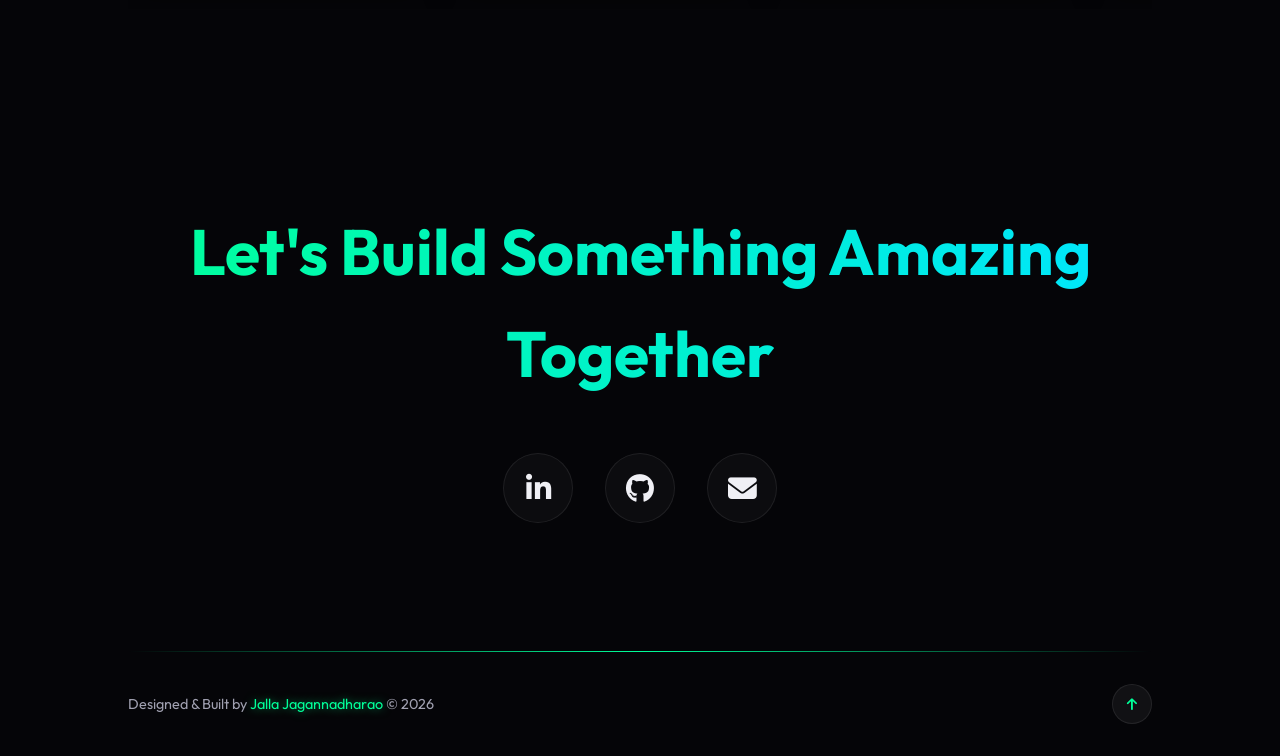
==== commit 2f84865b: "Replace context-free accuracy counter with graduation status" ====
--- a/index.html
+++ b/index.html
@@ -161,8 +161,7 @@
                 <p>Internships &amp; Training</p>
             </div>
             <div class="stat-box">
-                <h3 class="counter" data-target="87">0</h3><span>%</span>
-                <p>Model Accuracy</p>
+                <h3>2026</h3><p>B.Tech Completed</p>
             </div>
             <div class="stat-box">
                 <h3 class="counter" data-target="4">0</h3>
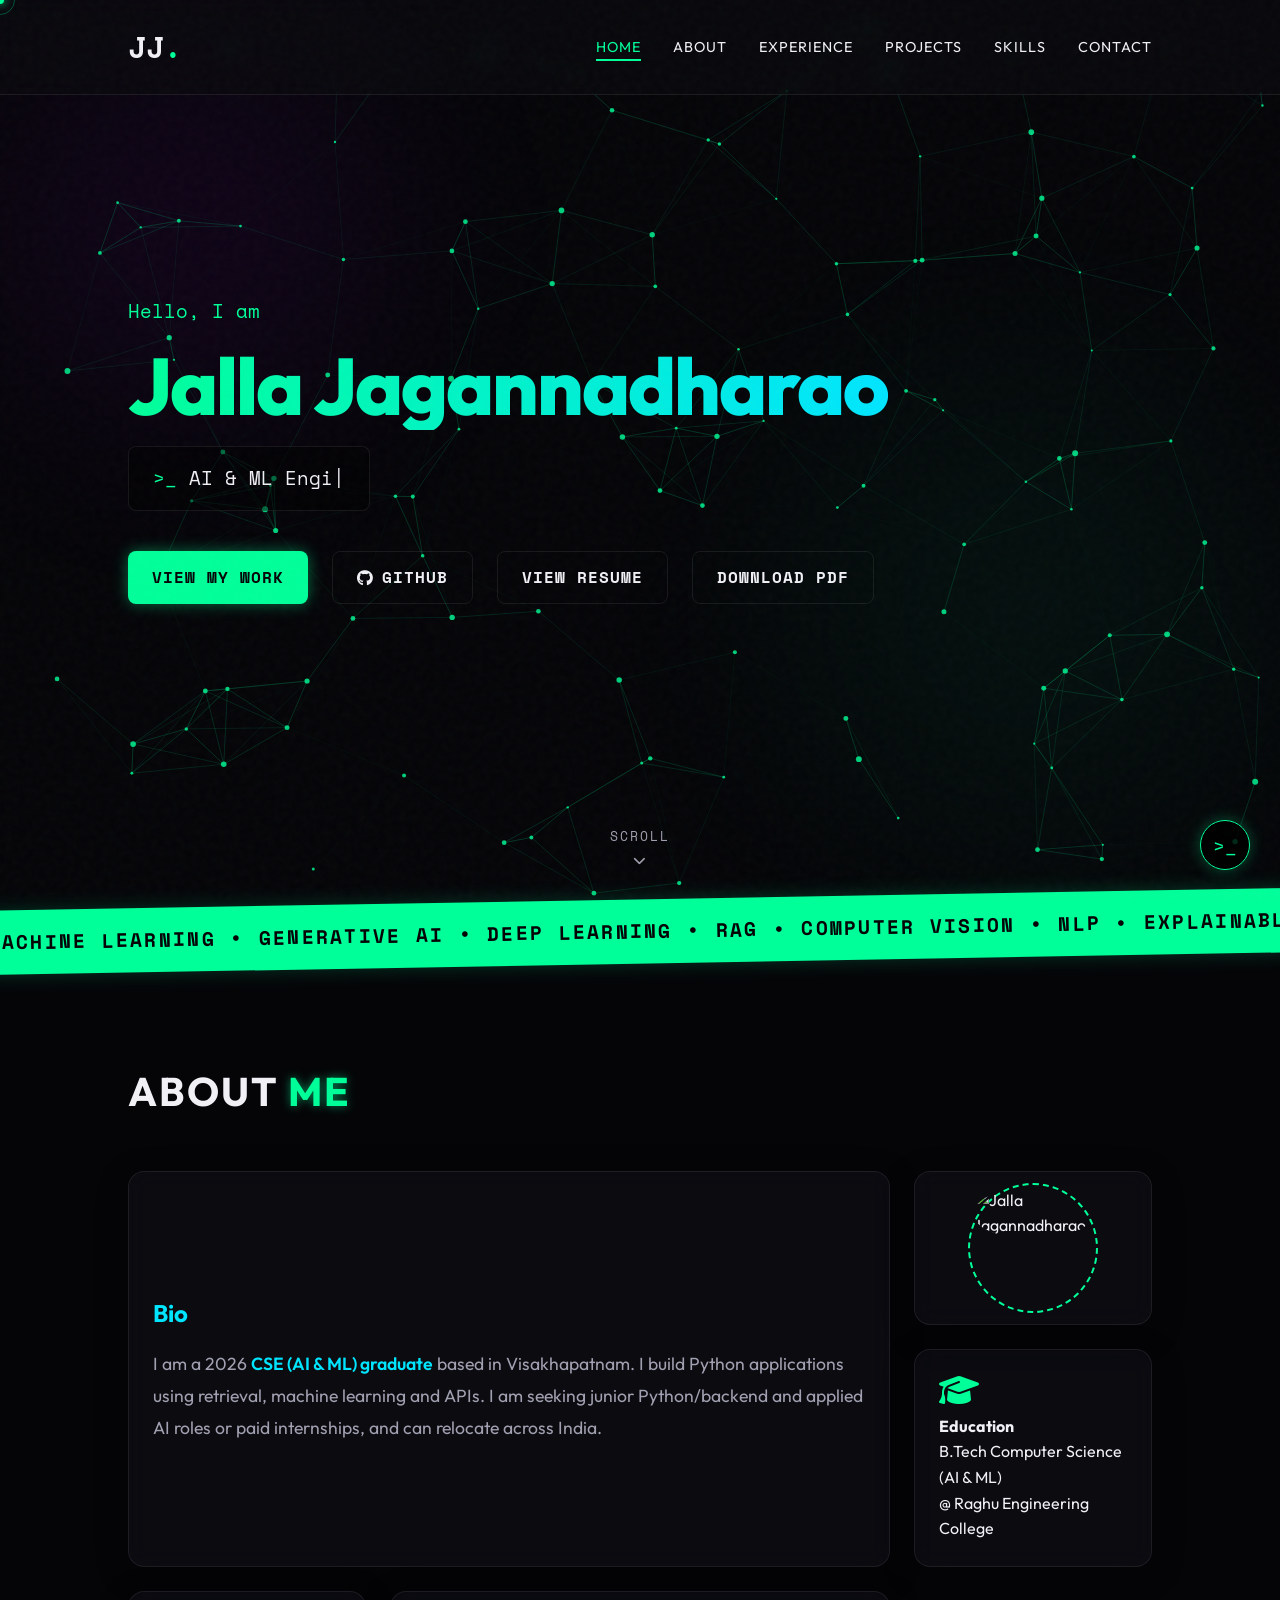
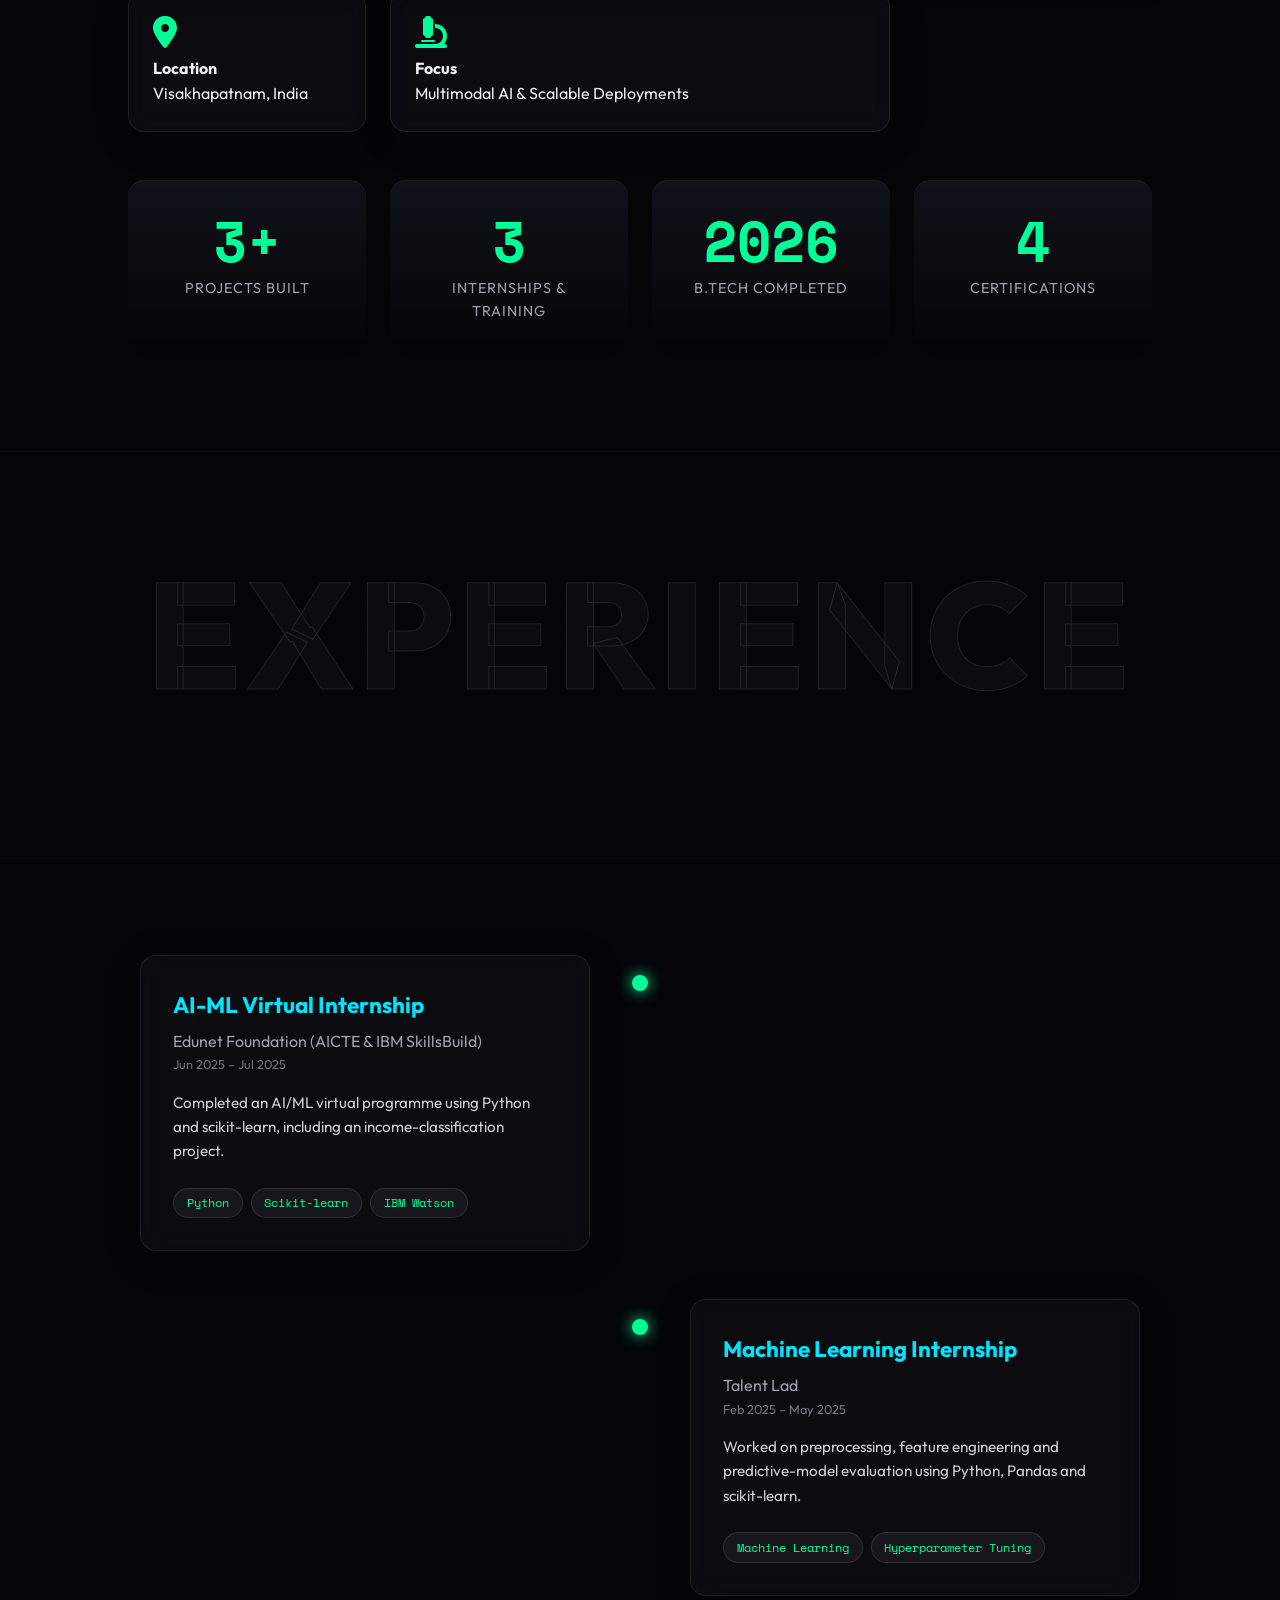
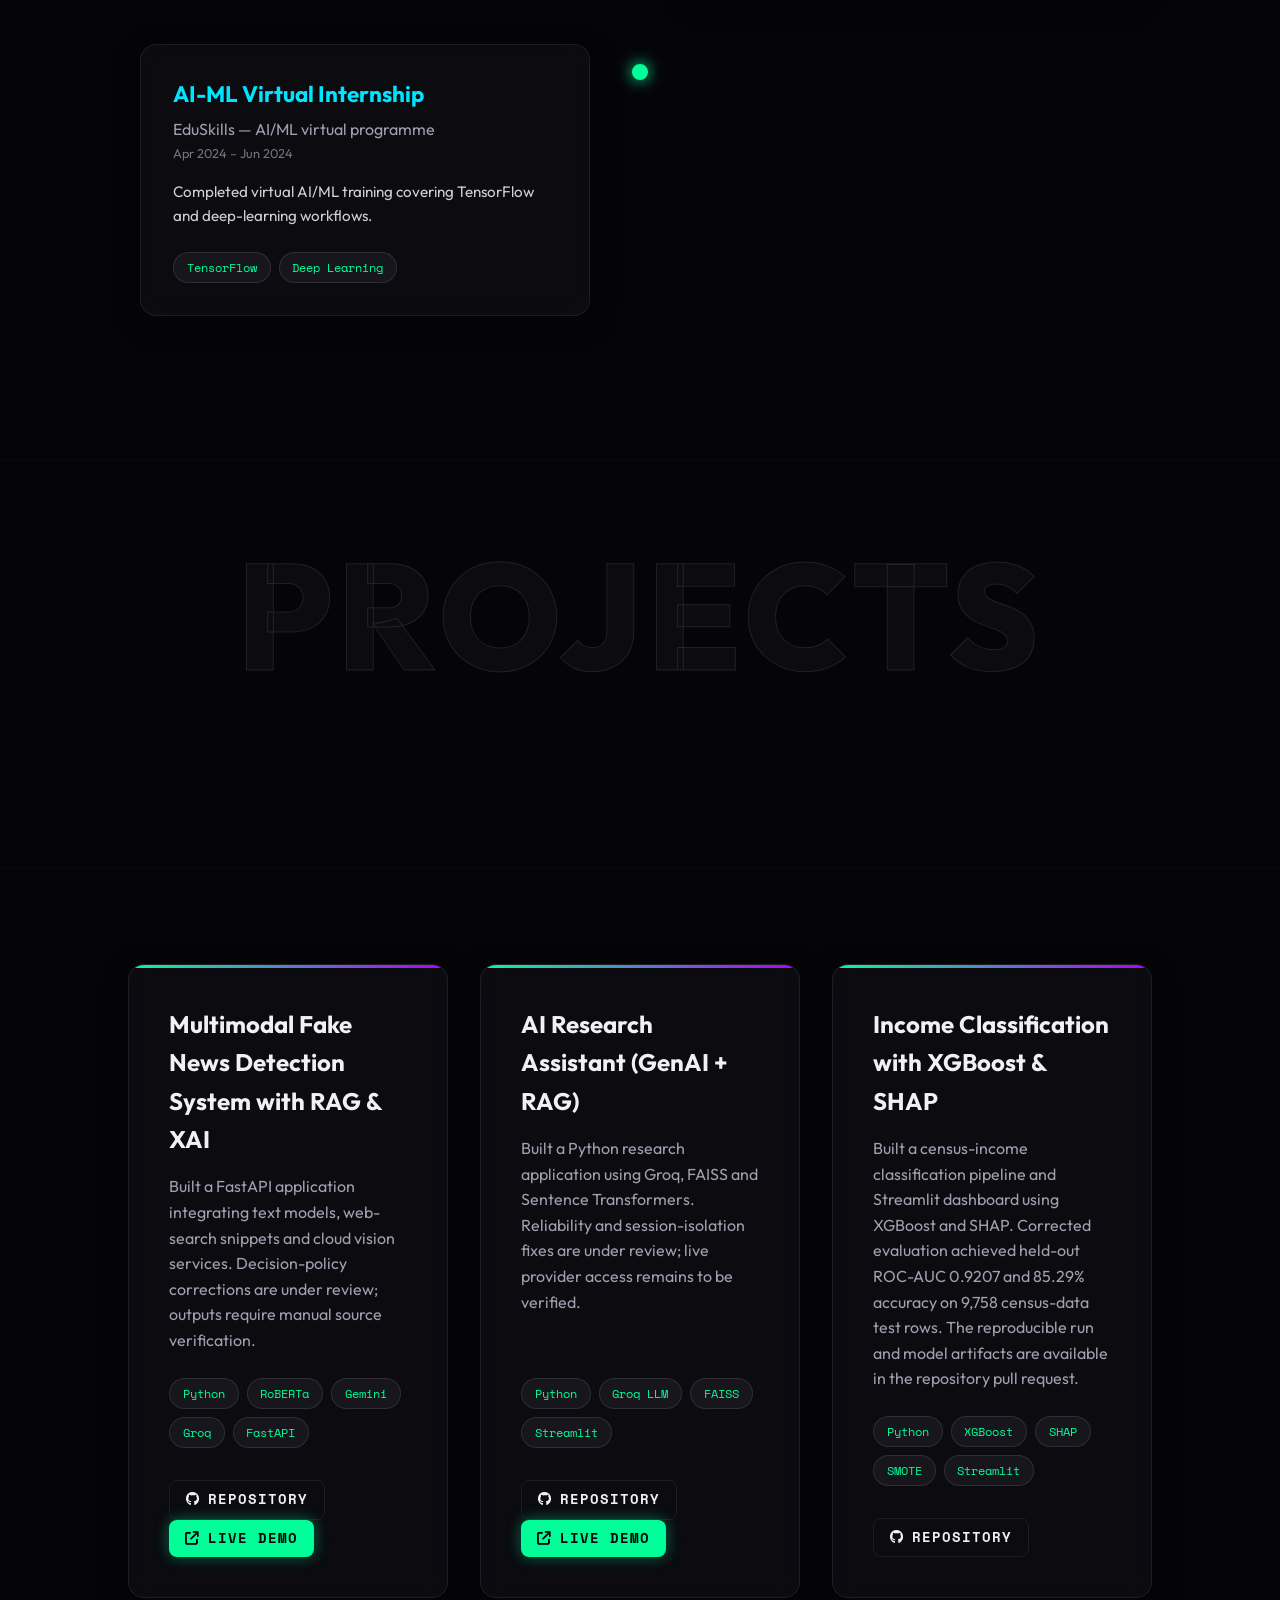
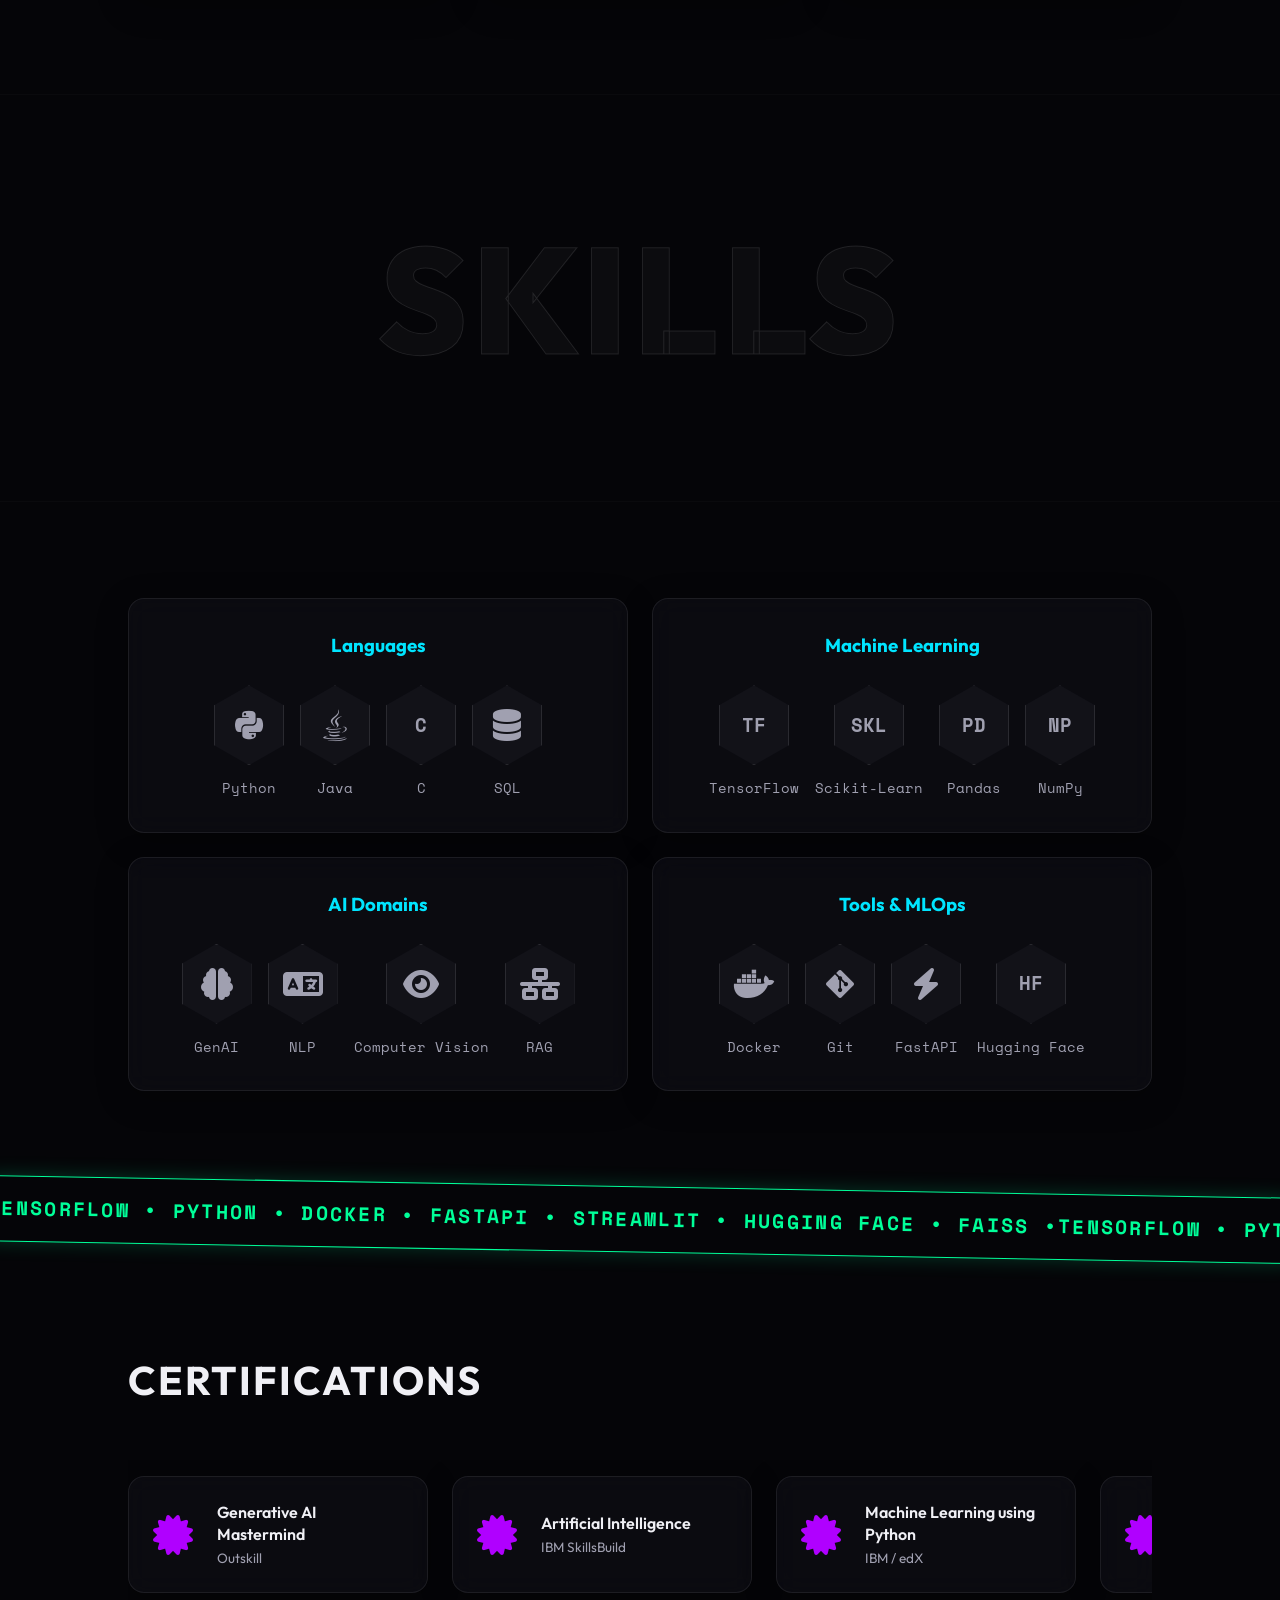
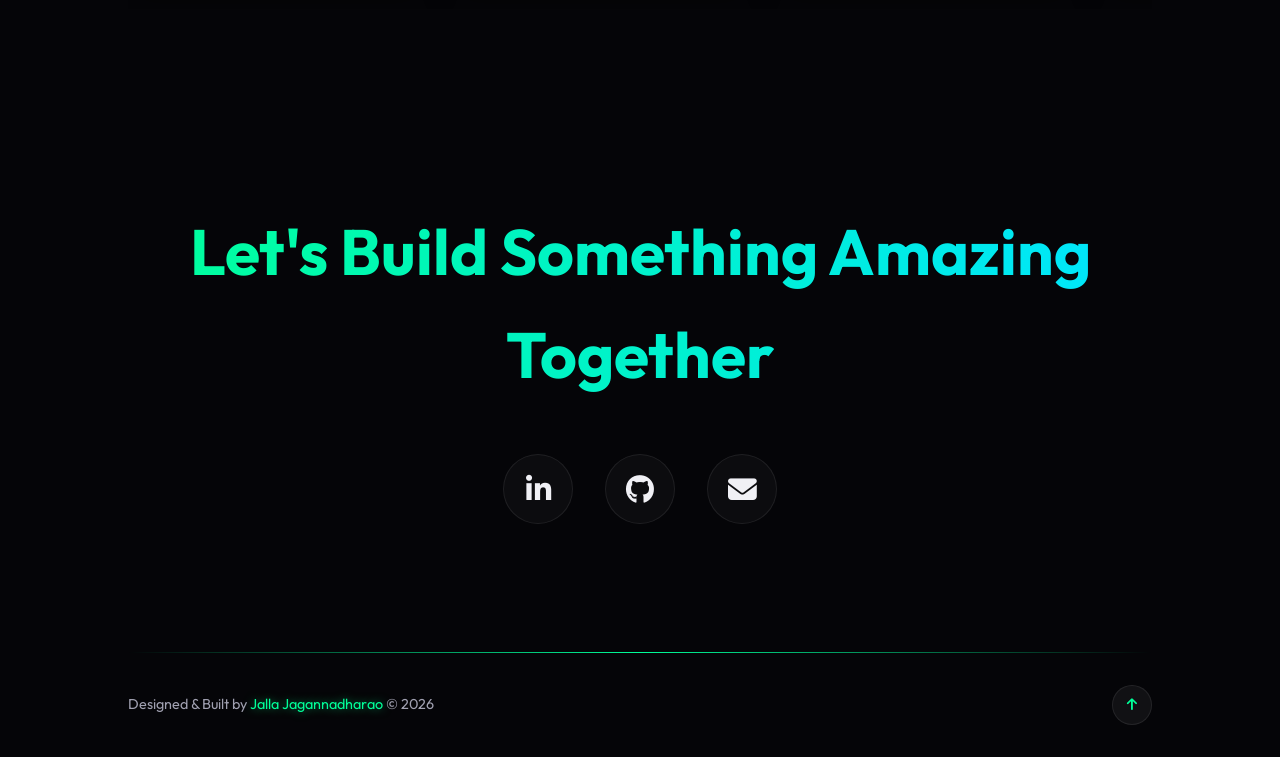
==== commit f7182ef4: "Link the PDF resume and reflect reproduced income evaluation" ====
--- a/index.html
+++ b/index.html
@@ -100,7 +100,8 @@
             <div class="hero-cta">
                 <a href="#projects" class="btn btn-primary magnetic-btn ripple">View My Work</a>
                 <a href="https://github.com/jagannadharao8" target="_blank" class="btn btn-outline magnetic-btn ripple"><i class="fa-brands fa-github"></i> GitHub</a>
-                <a href="resume.html" target="_blank" class="btn btn-outline magnetic-btn ripple"><i class="fa-solid fa-download"></i> Resume</a>
+                <a href="resume.html" target="_blank" class="btn btn-outline magnetic-btn ripple">View Resume</a>
+                <a href="resume.pdf" download class="btn btn-outline magnetic-btn ripple">Download PDF</a>
             </div>
         </div>
         
@@ -259,7 +260,7 @@
             <div class="project-card glass-card tilt-card reveal-on-scroll" style="transition-delay: 200ms;">
                 <div class="card-gradient-border"></div>
                 <h3>Income Classification with XGBoost &amp; SHAP</h3>
-                <p>Built a census-income classification pipeline and Streamlit dashboard using XGBoost and SHAP. Model-selection corrections are under review; updated held-out results are pending.</p>
+                <p>Built a census-income classification pipeline and Streamlit dashboard using XGBoost and SHAP. Corrected evaluation achieved held-out ROC-AUC 0.9207 and 85.29% accuracy on 9,758 census-data test rows. The reproducible run and model artifacts are available in the repository pull request.</p>
                 <div class="tech-badges">
                     <span>Python</span><span>XGBoost</span><span>SHAP</span><span>SMOTE</span><span>Streamlit</span>
                 </div>
--- a/css/styles.css
+++ b/css/styles.css
@@ -823,3 +823,29 @@
     .custom-cursor, .cursor-trail { display: none; }
     * { cursor: auto; }
 }
+
+/* Fit content to narrow screens and keep closed navigation out of focus order. */
+.hamburger { background: transparent; border: 0; padding: 0; }
+:focus-visible { outline: 2px solid var(--accent-secondary); outline-offset: 4px; }
+@media (max-width: 768px) {
+    .nav-links { right: 0; visibility: hidden; opacity: 0; pointer-events: none; }
+    .nav-links.active { visibility: visible; opacity: 1; pointer-events: auto; }
+    .projects-grid { grid-template-columns: minmax(0, 1fr); }
+    .bento-container { grid-template-columns: minmax(0, 1fr); }
+    .bento-container > * { grid-column: auto; min-width: 0; }
+    .main-title { font-size: clamp(2rem, 9vw, 3rem); overflow-wrap: anywhere; }
+    .project-card { padding: 1.5rem; min-width: 0; }
+    .card-actions { display: flex; flex-wrap: wrap; gap: .5rem; }
+    .timeline-content { width: calc(100% - 45px); min-width: 0; }
+    .timeline-dot { left: 10px; }
+    .footer-content { flex-wrap: wrap; gap: 1rem; }
+}
+
+html { overflow-x: clip; }
+@media (max-width: 768px) {
+    .stats-container { grid-template-columns: repeat(2, minmax(0, 1fr)); }
+    .stat-box { min-width: 0; padding: 1rem; overflow-wrap: anywhere; }
+    .stat-box h3, .stat-box span { font-size: 2.2rem; }
+    .stat-box p { font-size: .75rem; }
+    .spotlight { display: none; }
+}
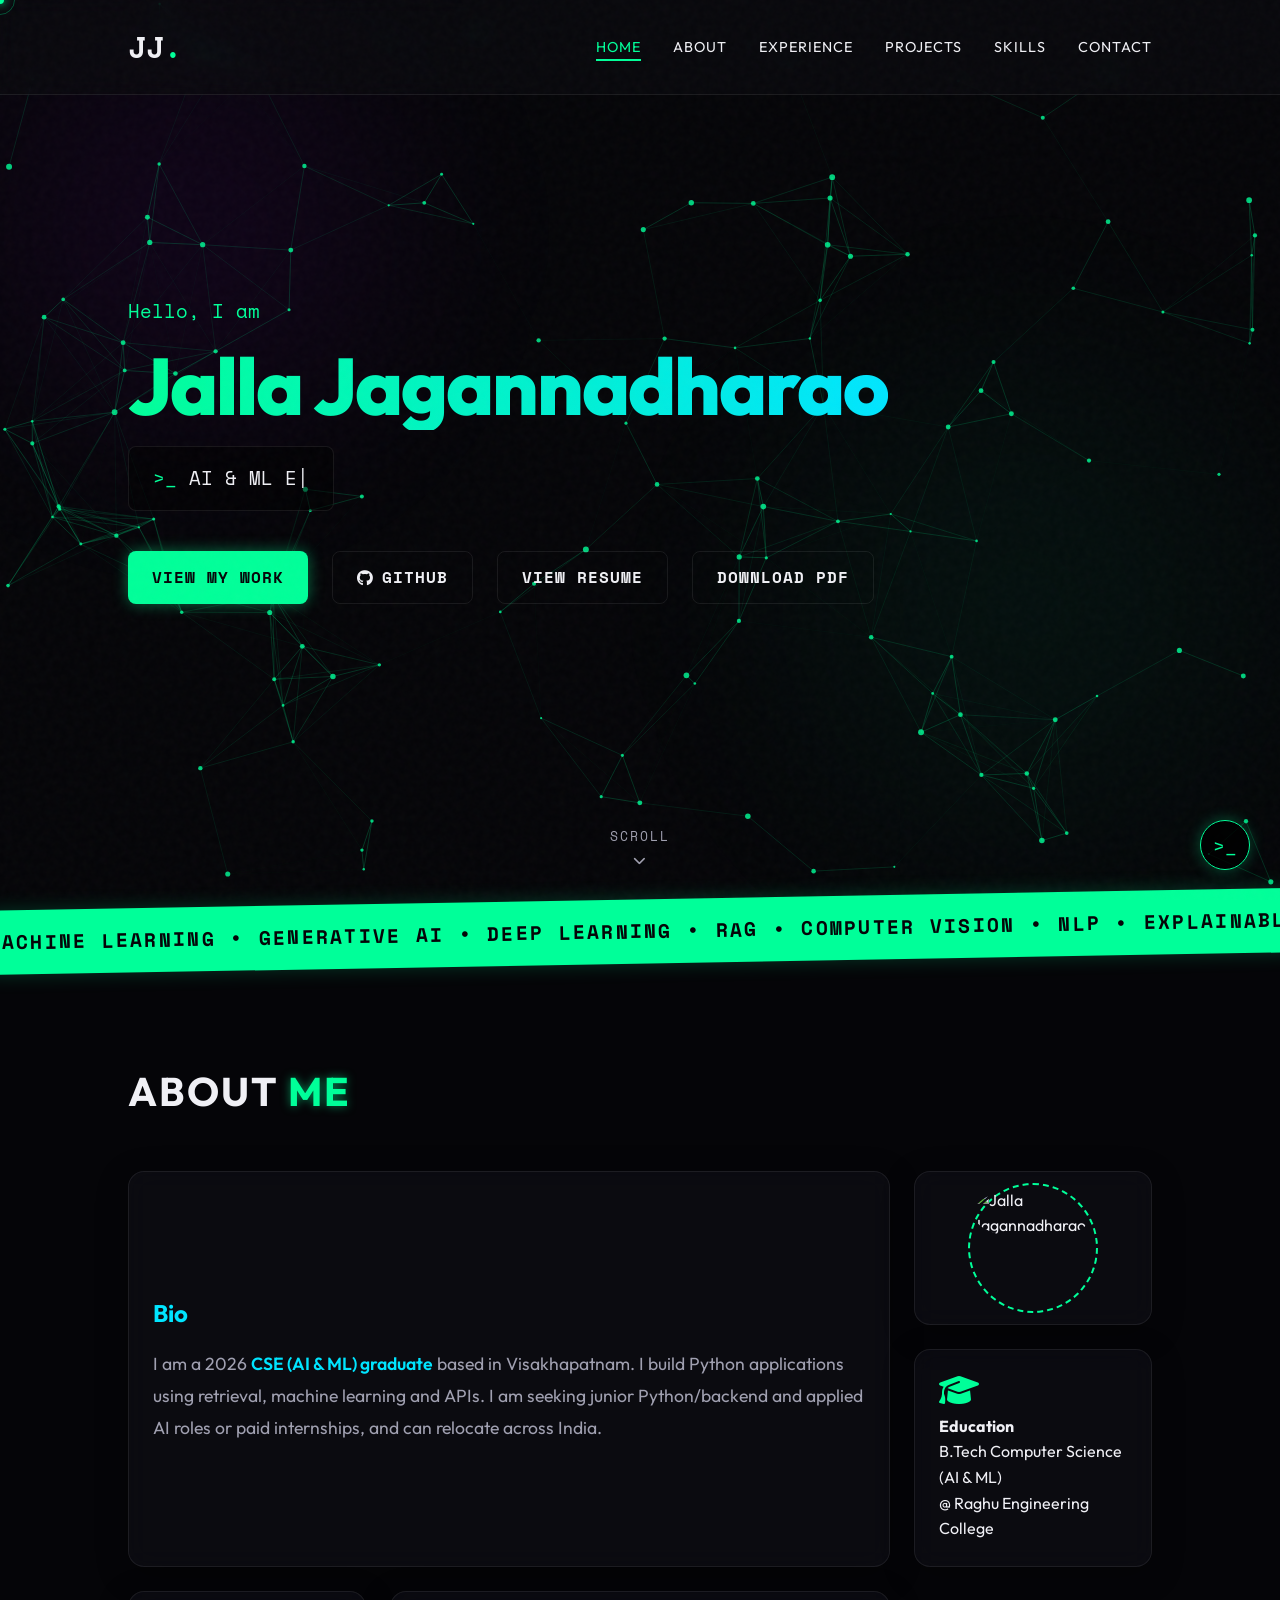
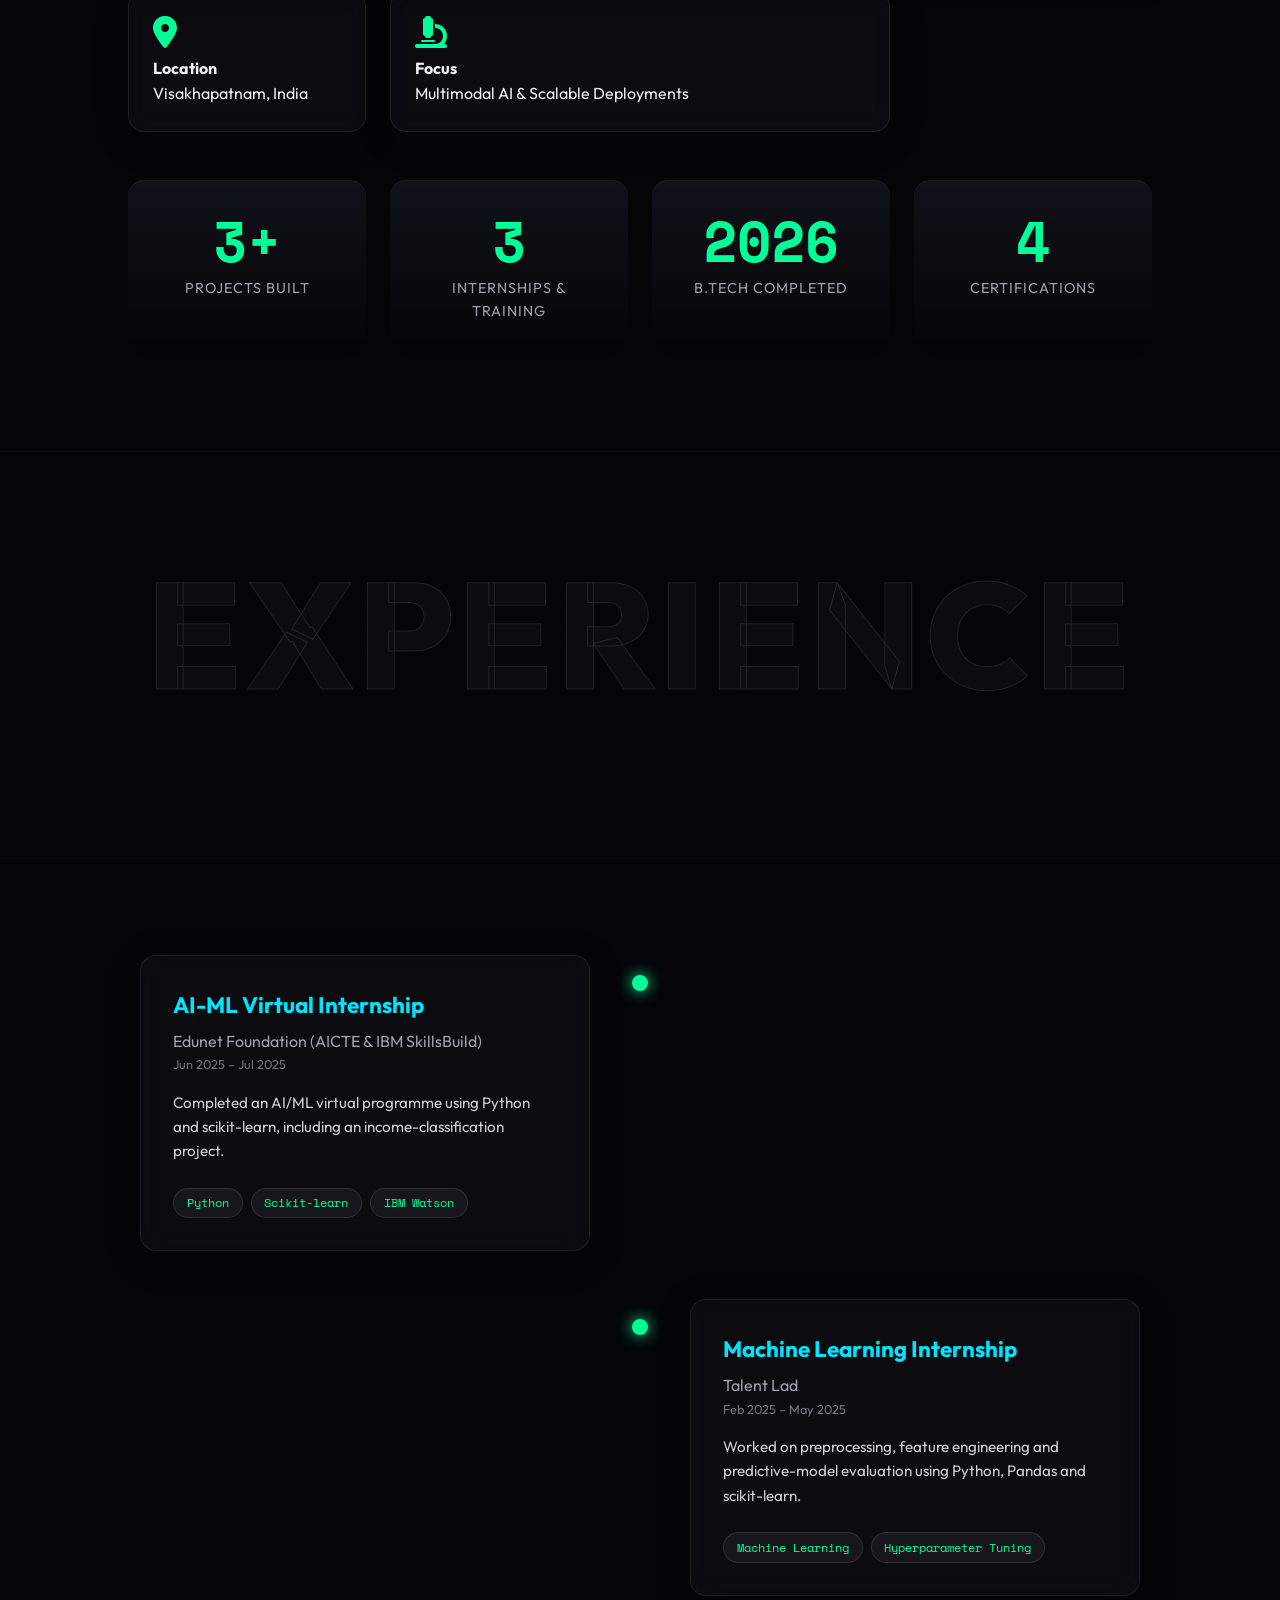
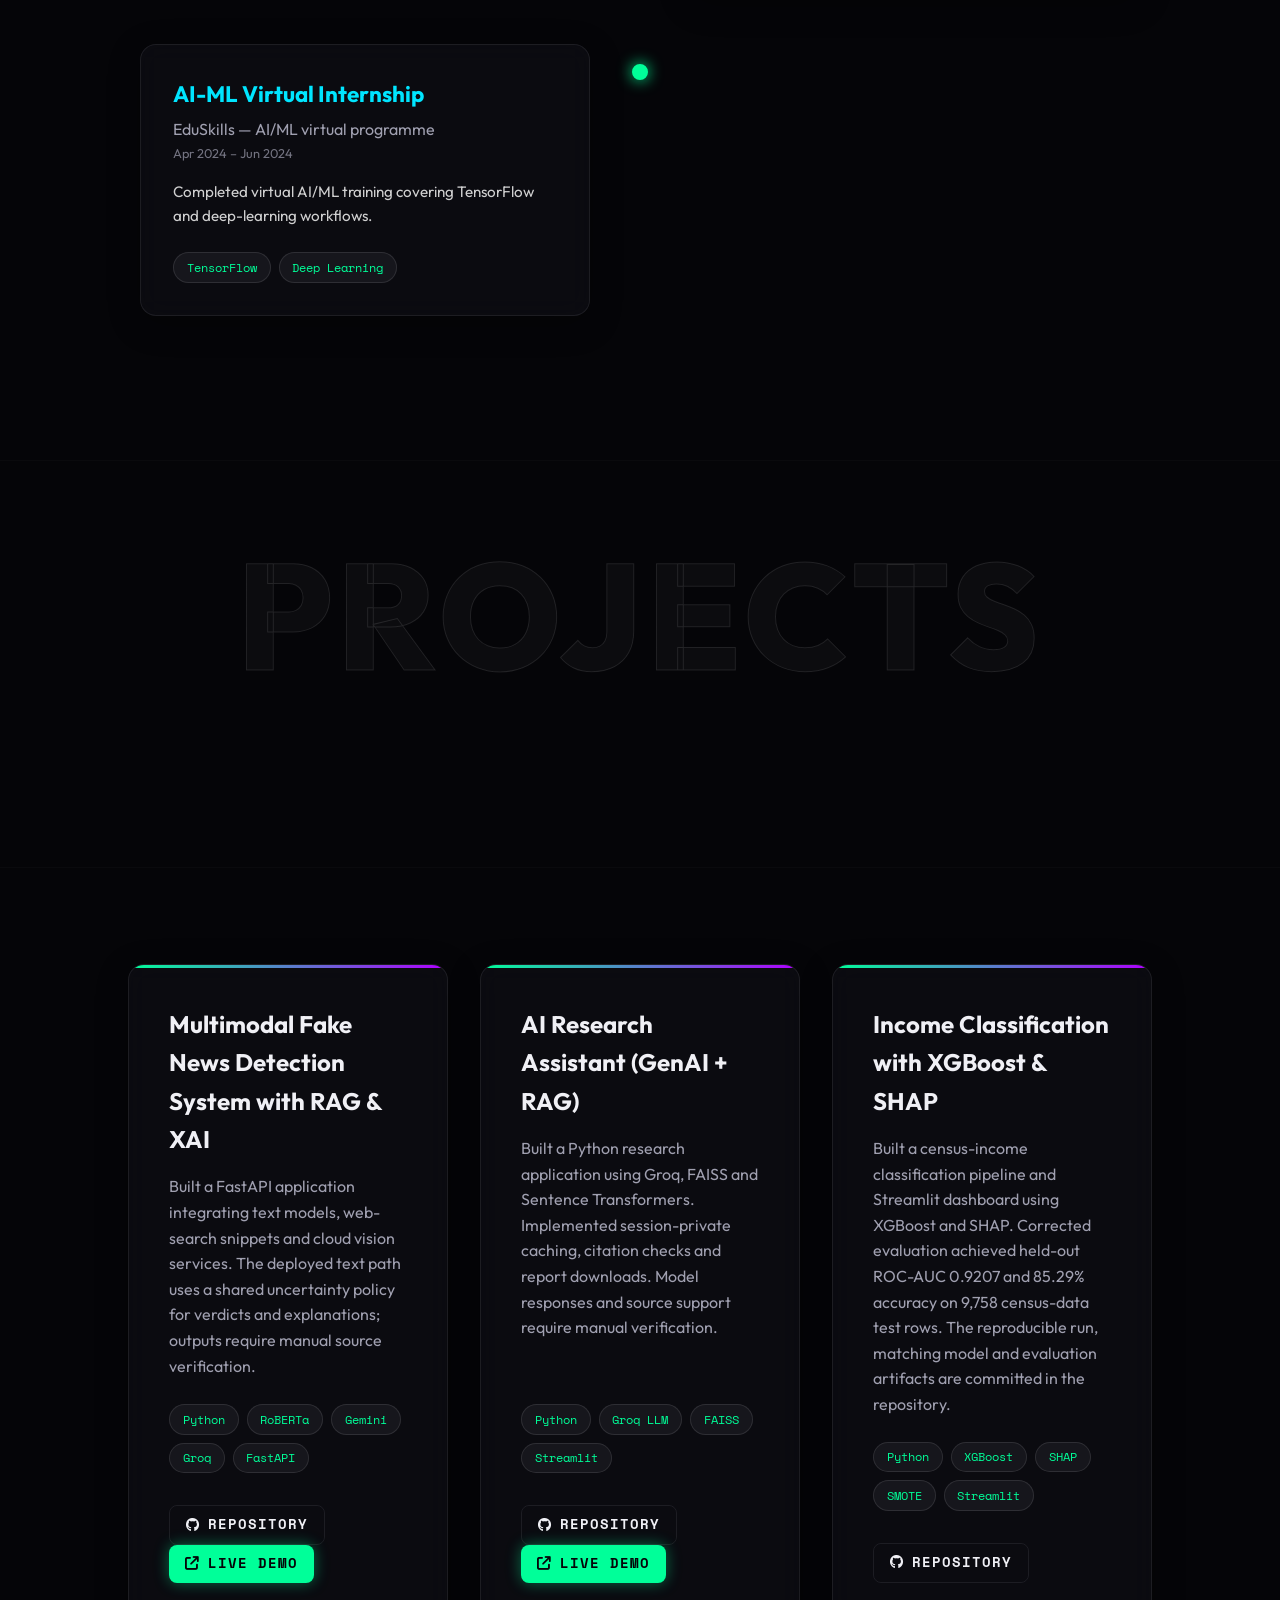
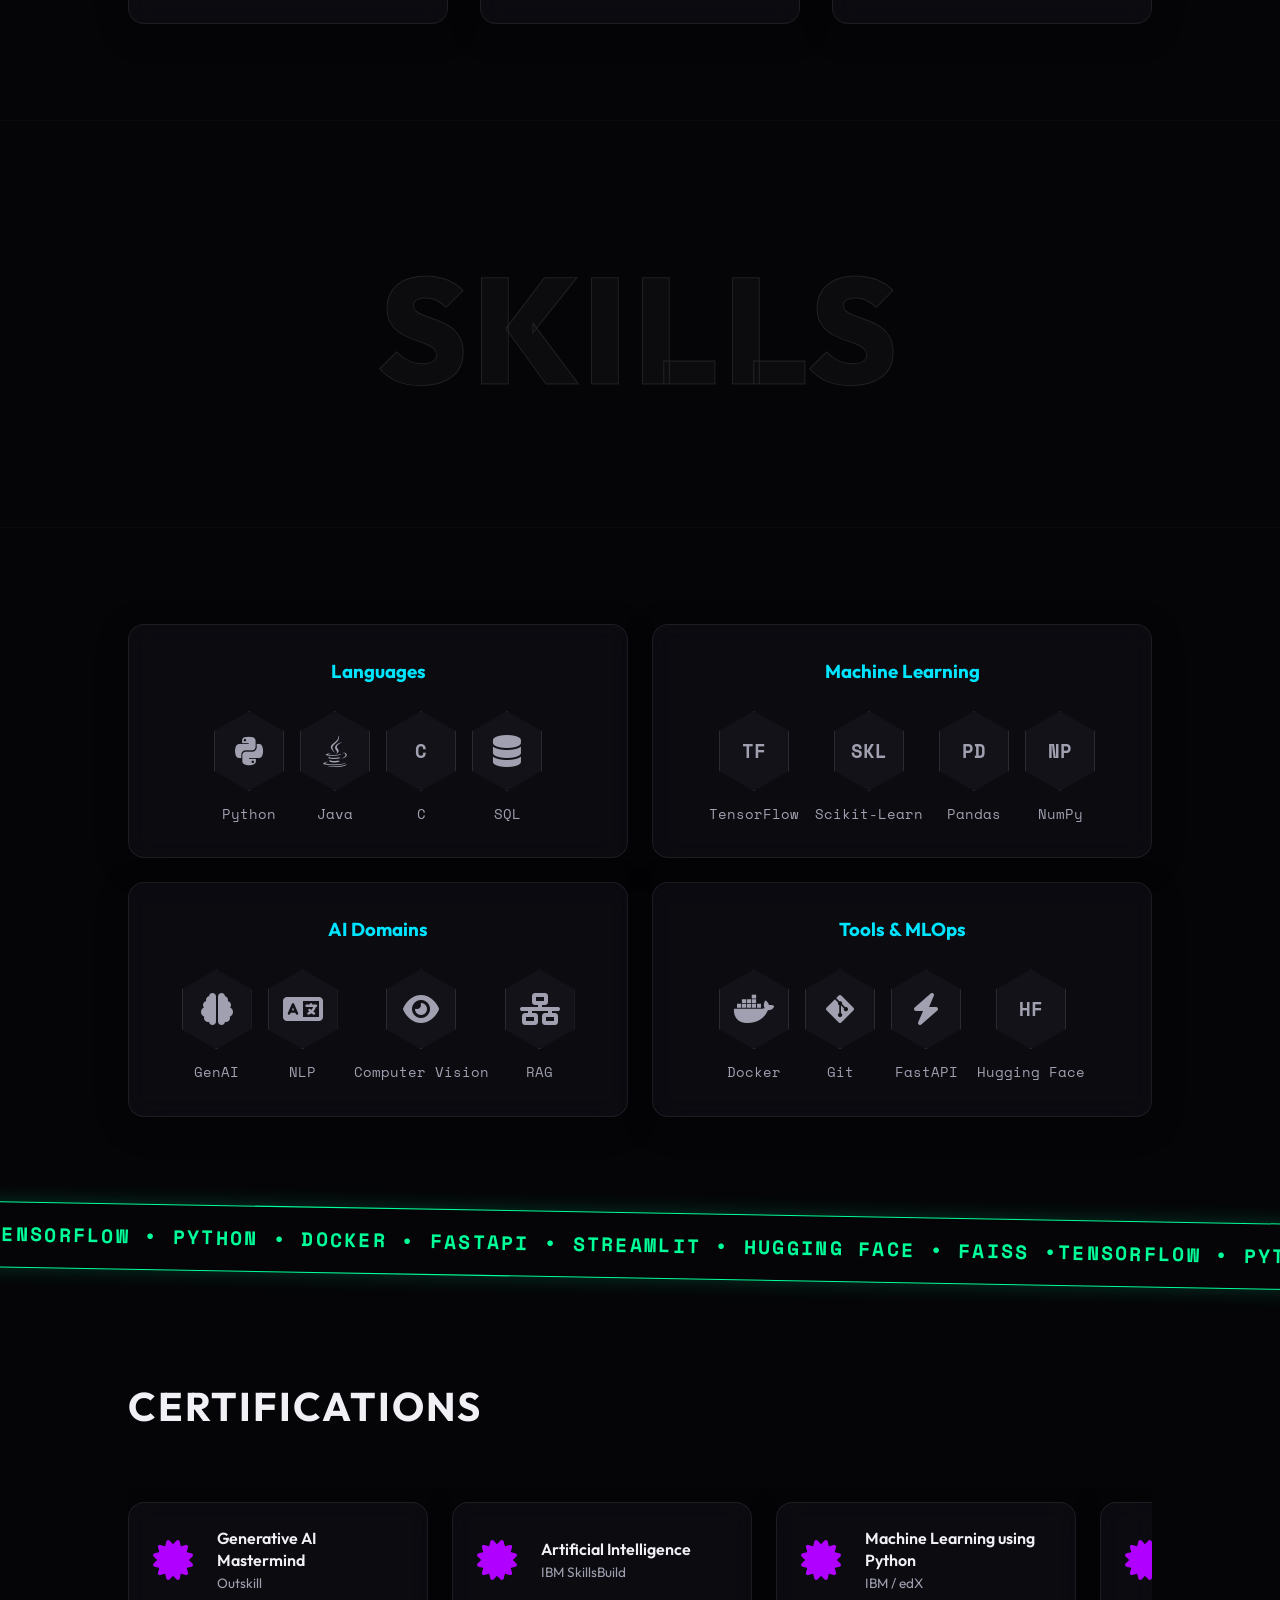
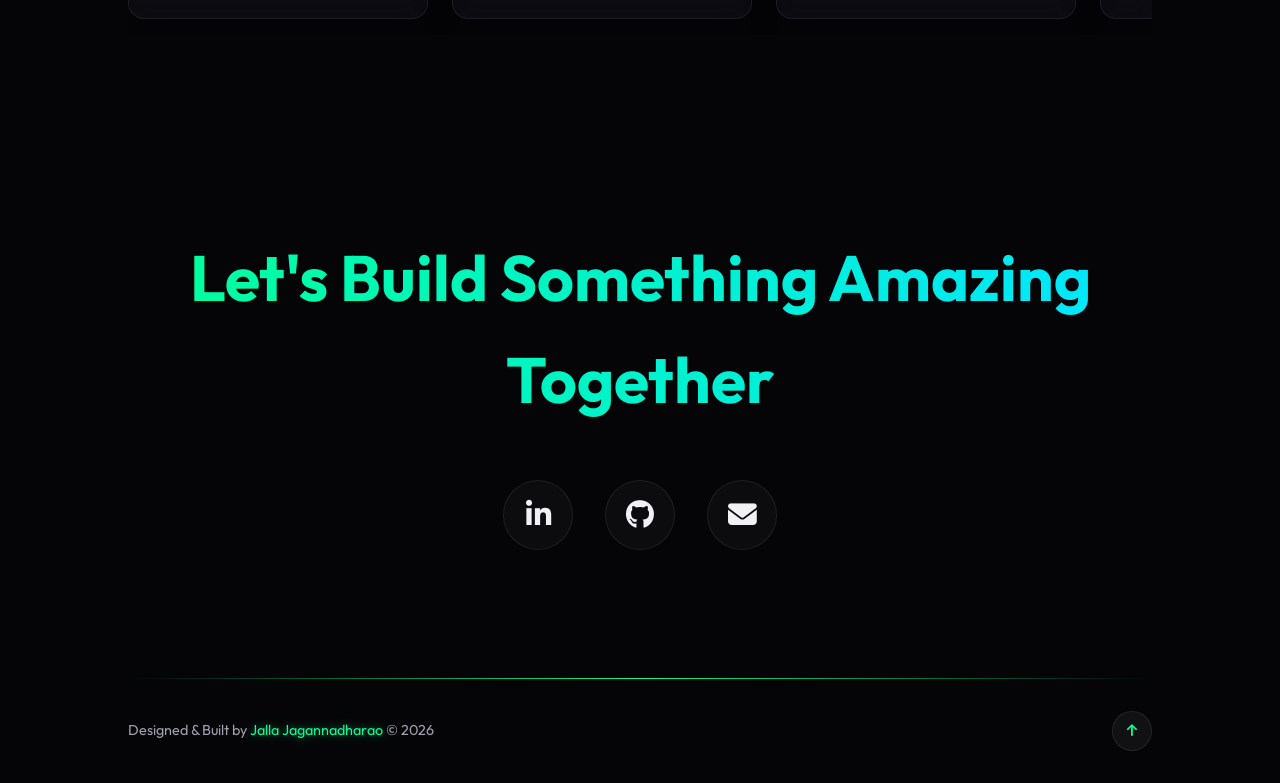
==== commit 503841cd: "Present verified project behavior and held-out income results consistently" ====
--- a/index.html
+++ b/index.html
@@ -232,7 +232,7 @@
             <div class="project-card glass-card tilt-card reveal-on-scroll">
                 <div class="card-gradient-border"></div>
                 <h3>Multimodal Fake News Detection System with RAG & XAI</h3>
-                <p>Built a FastAPI application integrating text models, web-search snippets and cloud vision services. Decision-policy corrections are under review; outputs require manual source verification.</p>
+                <p>Built a FastAPI application integrating text models, web-search snippets and cloud vision services. The deployed text path uses a shared uncertainty policy for verdicts and explanations; outputs require manual source verification.</p>
                 <div class="tech-badges">
                     <span>Python</span><span>RoBERTa</span><span>Gemini</span><span>Groq</span><span>FastAPI</span>
                 </div>
@@ -246,7 +246,7 @@
             <div class="project-card glass-card tilt-card reveal-on-scroll" style="transition-delay: 100ms;">
                 <div class="card-gradient-border"></div>
                 <h3>AI Research Assistant (GenAI + RAG)</h3>
-                <p>Built a Python research application using Groq, FAISS and Sentence Transformers. Reliability and session-isolation fixes are under review; live provider access remains to be verified.</p>
+                <p>Built a Python research application using Groq, FAISS and Sentence Transformers. Implemented session-private caching, citation checks and report downloads. Model responses and source support require manual verification.</p>
                 <div class="tech-badges">
                     <span>Python</span><span>Groq LLM</span><span>FAISS</span><span>Streamlit</span>
                 </div>
@@ -260,7 +260,7 @@
             <div class="project-card glass-card tilt-card reveal-on-scroll" style="transition-delay: 200ms;">
                 <div class="card-gradient-border"></div>
                 <h3>Income Classification with XGBoost &amp; SHAP</h3>
-                <p>Built a census-income classification pipeline and Streamlit dashboard using XGBoost and SHAP. Corrected evaluation achieved held-out ROC-AUC 0.9207 and 85.29% accuracy on 9,758 census-data test rows. The reproducible run and model artifacts are available in the repository pull request.</p>
+                <p>Built a census-income classification pipeline and Streamlit dashboard using XGBoost and SHAP. Corrected evaluation achieved held-out ROC-AUC 0.9207 and 85.29% accuracy on 9,758 census-data test rows. The reproducible run, matching model and evaluation artifacts are committed in the repository.</p>
                 <div class="tech-badges">
                     <span>Python</span><span>XGBoost</span><span>SHAP</span><span>SMOTE</span><span>Streamlit</span>
                 </div>
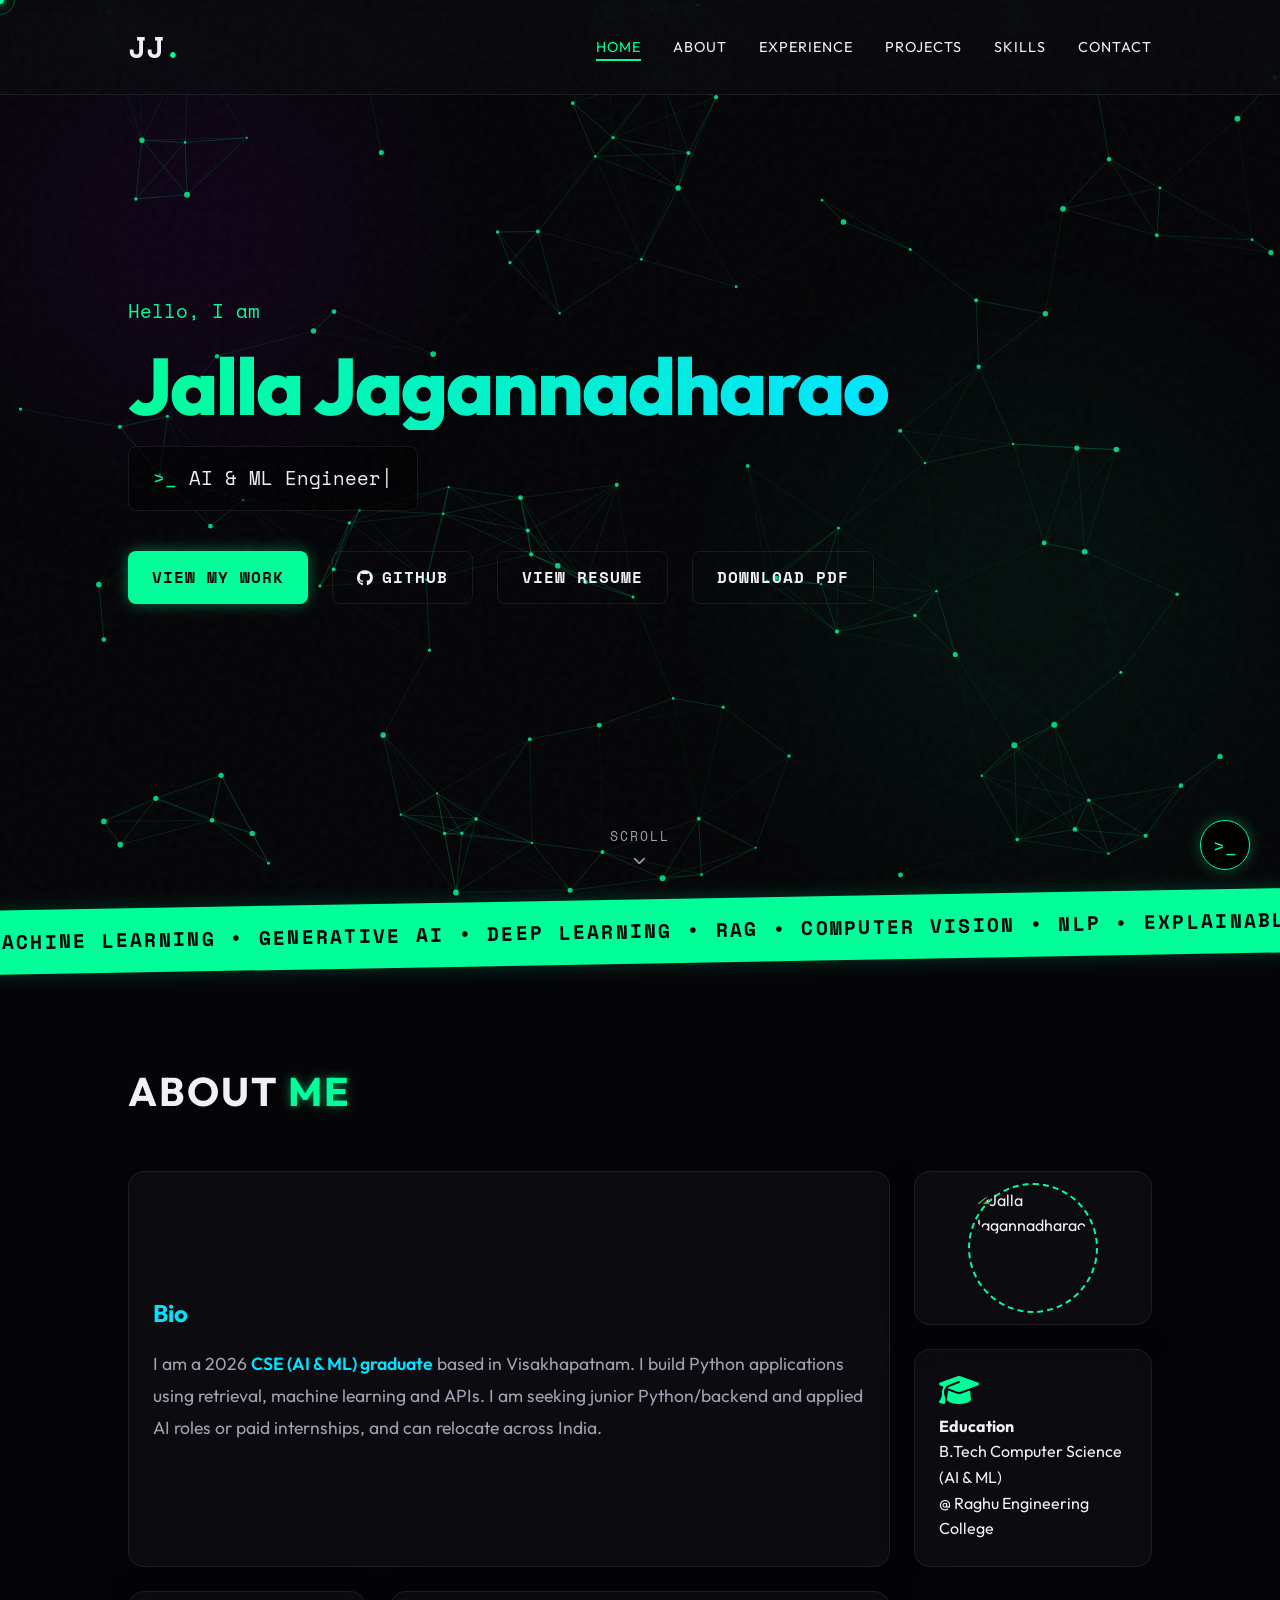
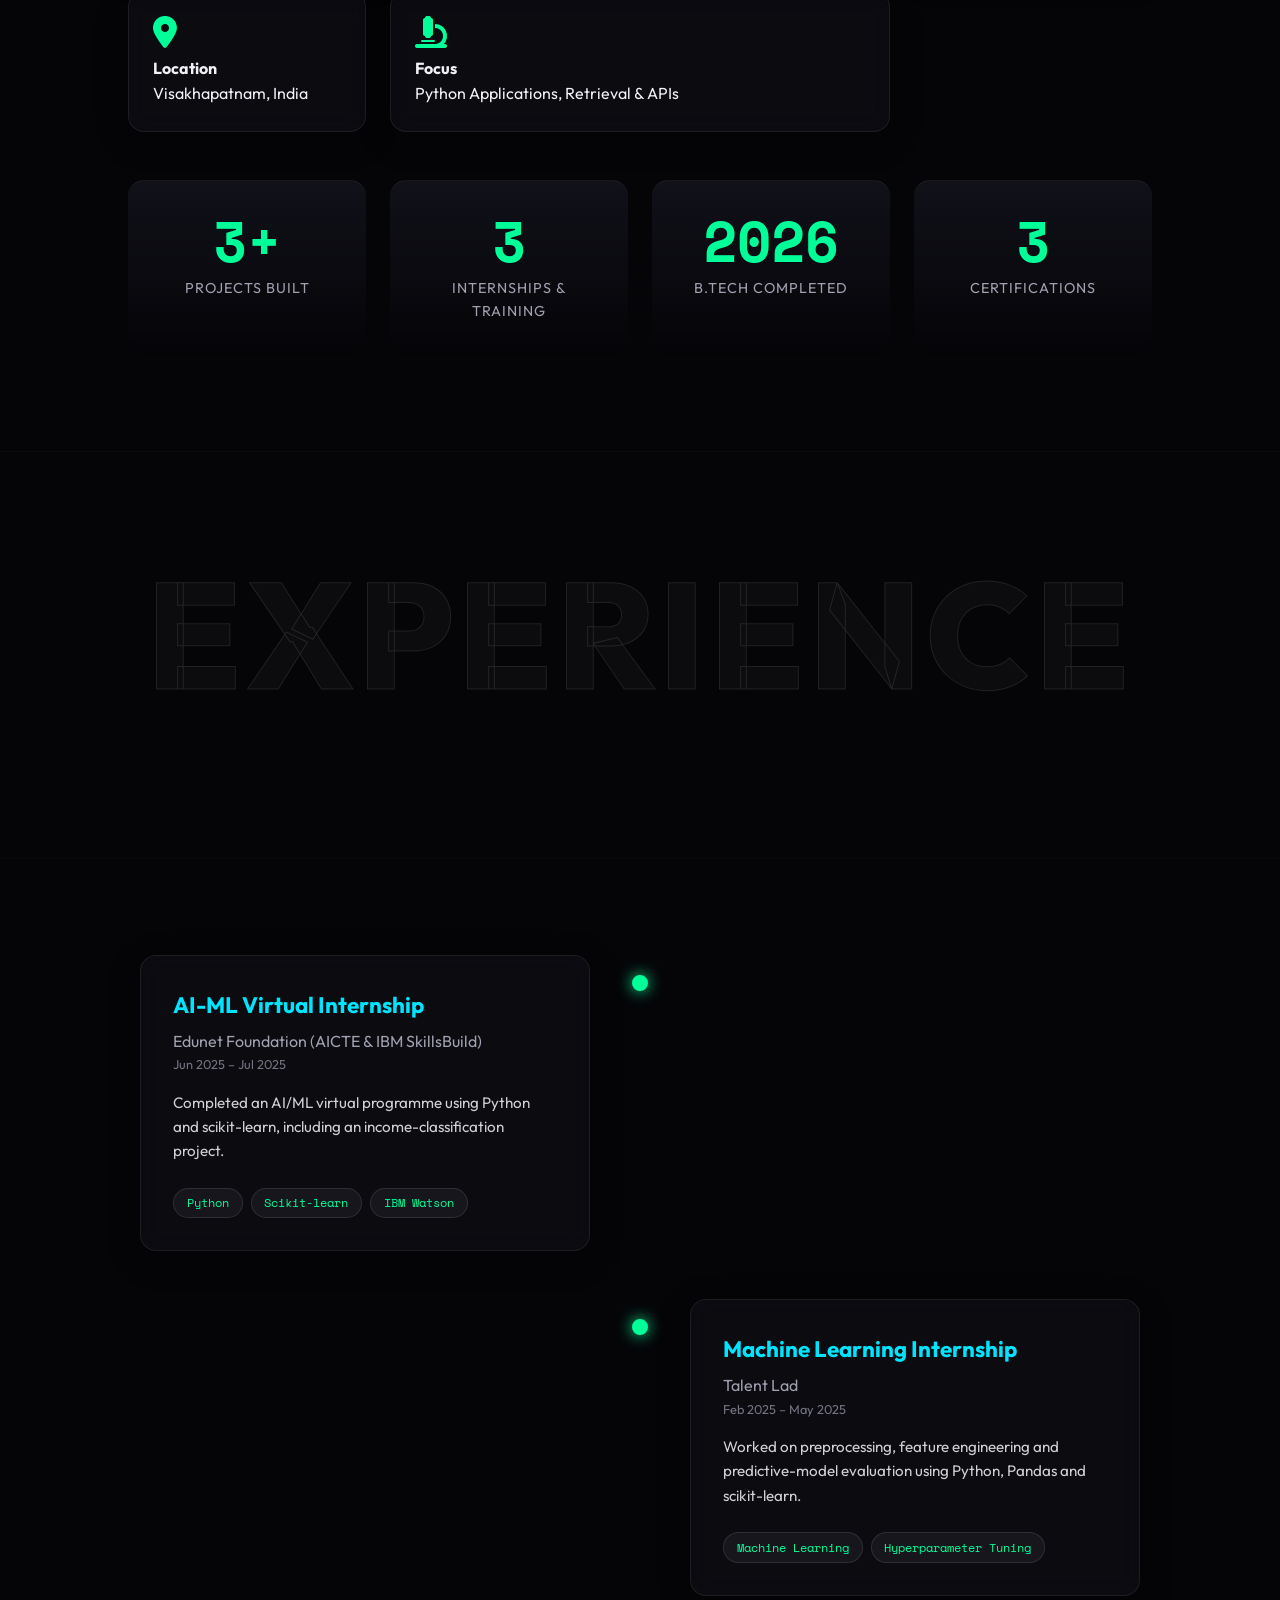
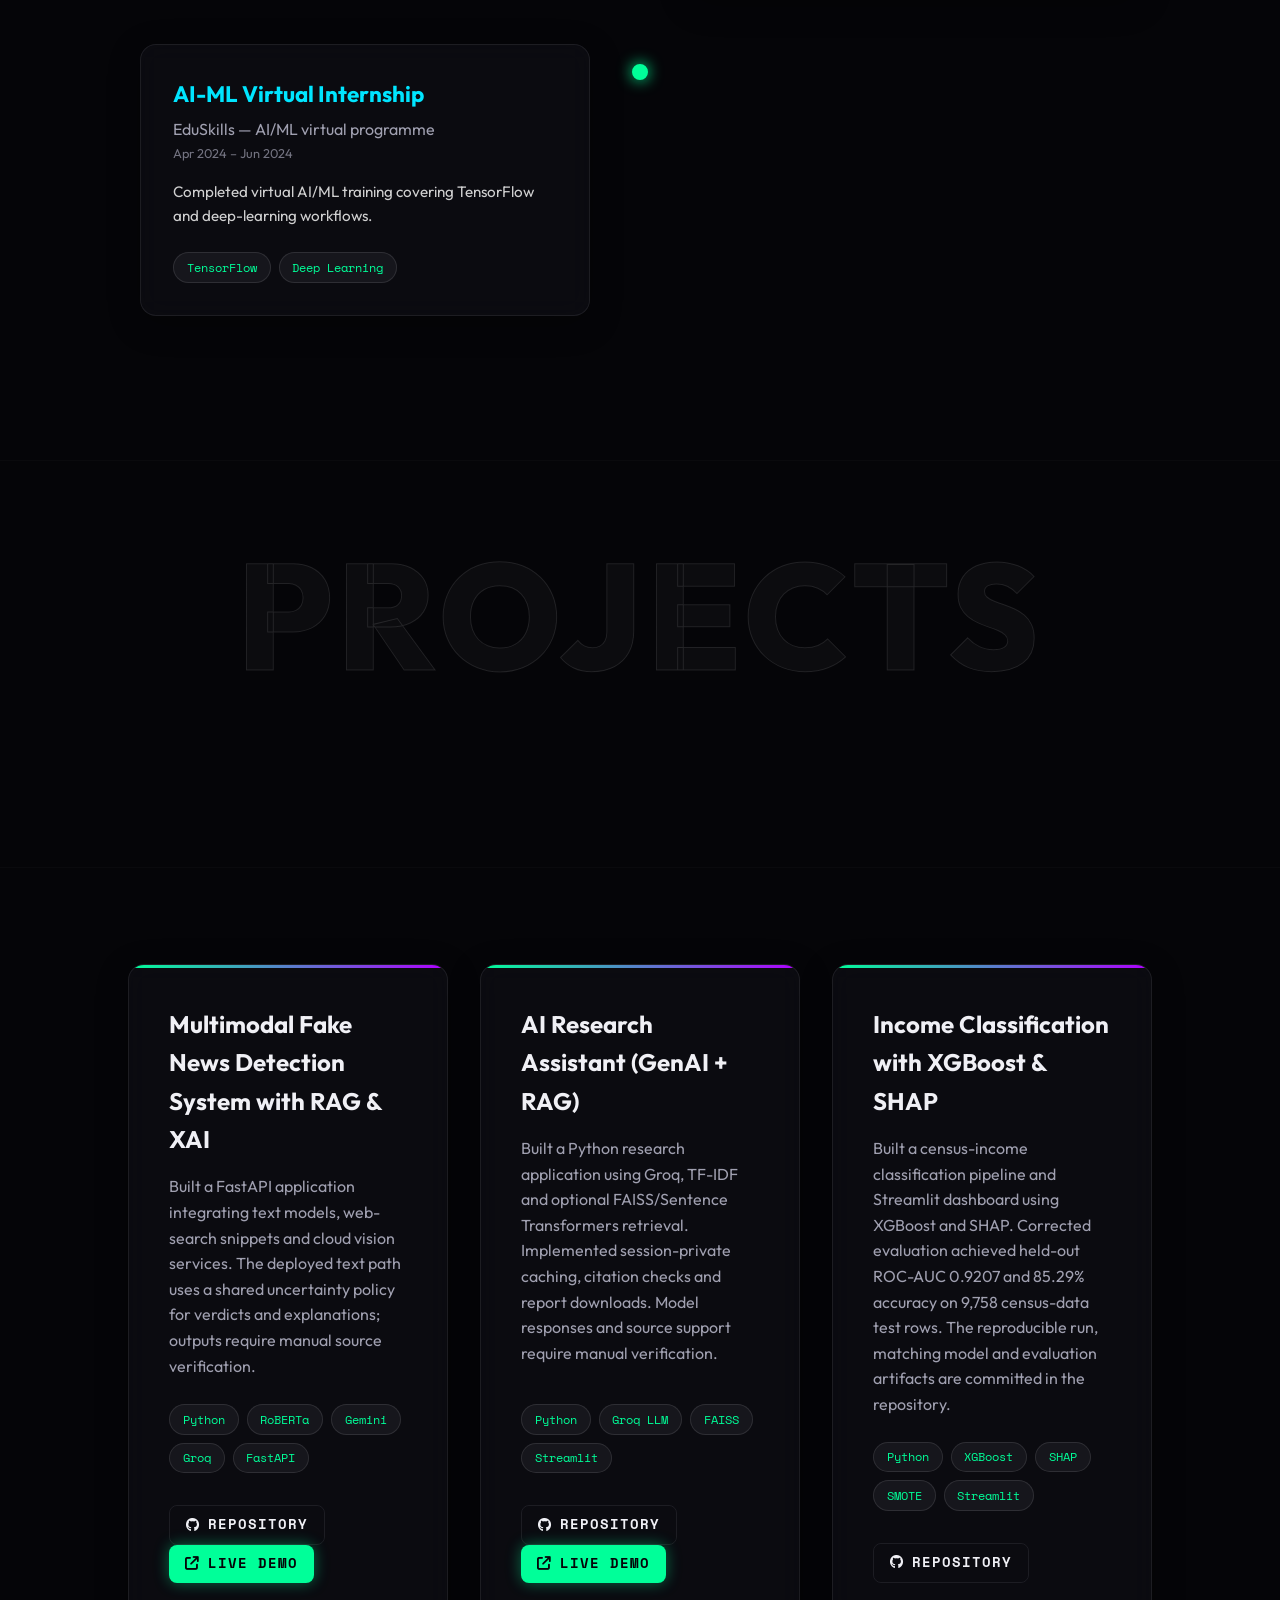
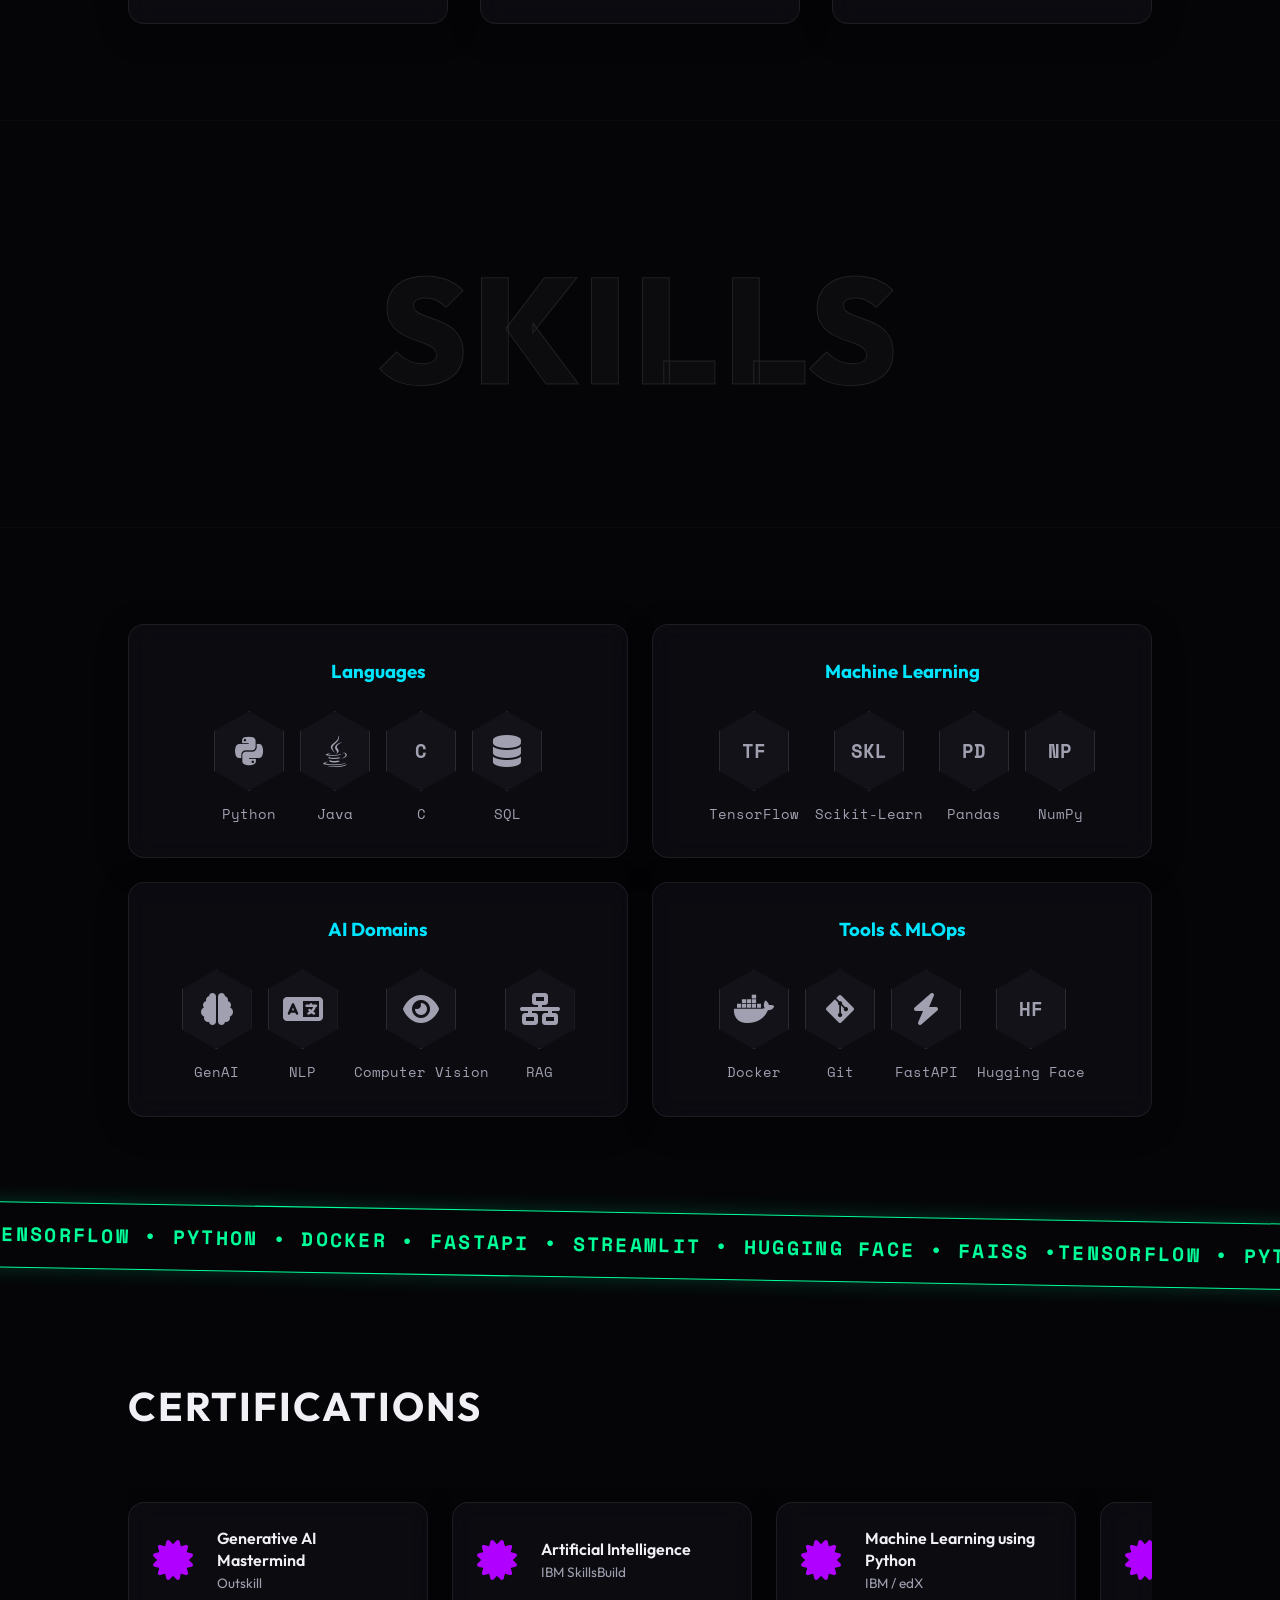
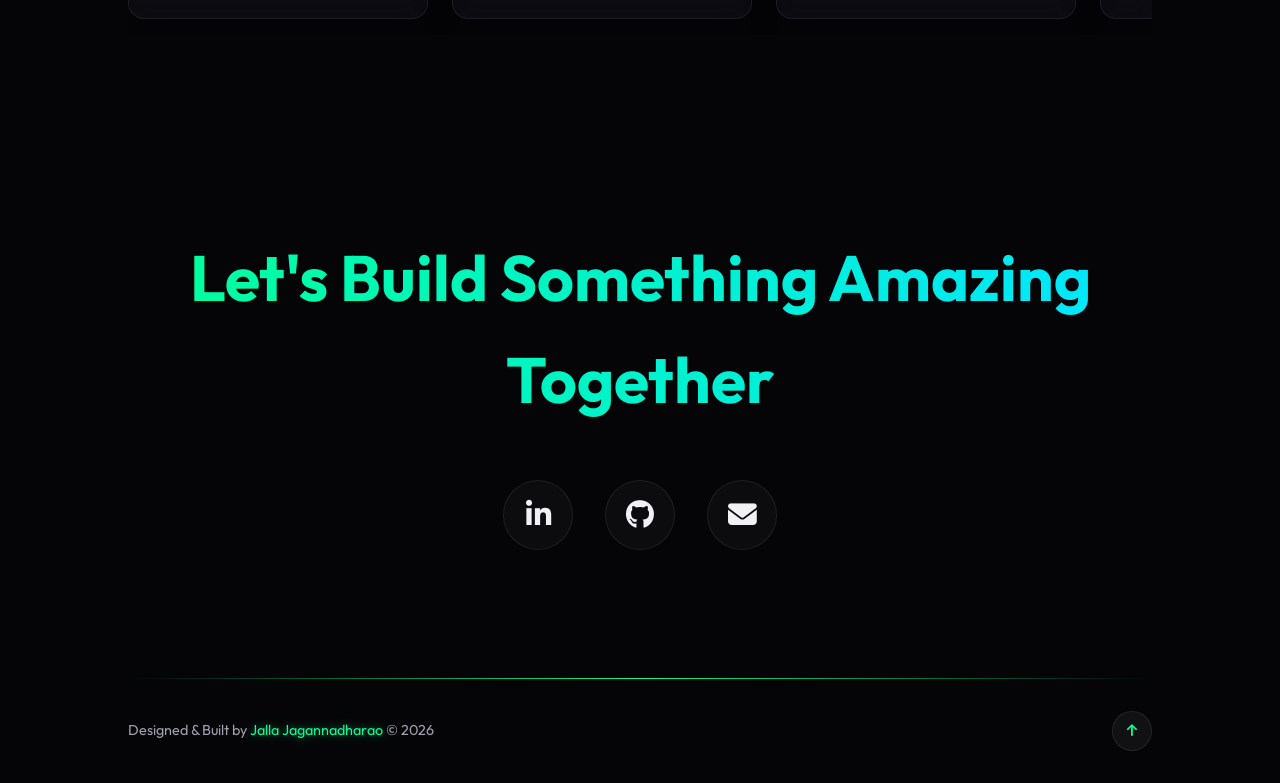
==== commit 854148bd: "Describe verified runtime behavior without unsupported scalability claims" ====
--- a/index.html
+++ b/index.html
@@ -147,7 +147,7 @@
             <div class="bento-item bento-focus glass-card">
                 <i class="fa-solid fa-microscope bento-icon"></i>
                 <h4>Focus</h4>
-                <p>Multimodal AI & Scalable Deployments</p>
+                <p>Python Applications, Retrieval & APIs</p>
             </div>
         </div>
 
@@ -246,7 +246,7 @@
             <div class="project-card glass-card tilt-card reveal-on-scroll" style="transition-delay: 100ms;">
                 <div class="card-gradient-border"></div>
                 <h3>AI Research Assistant (GenAI + RAG)</h3>
-                <p>Built a Python research application using Groq, FAISS and Sentence Transformers. Implemented session-private caching, citation checks and report downloads. Model responses and source support require manual verification.</p>
+                <p>Built a Python research application using Groq, TF-IDF and optional FAISS/Sentence Transformers retrieval. Implemented session-private caching, citation checks and report downloads. Model responses and source support require manual verification.</p>
                 <div class="tech-badges">
                     <span>Python</span><span>Groq LLM</span><span>FAISS</span><span>Streamlit</span>
                 </div>
